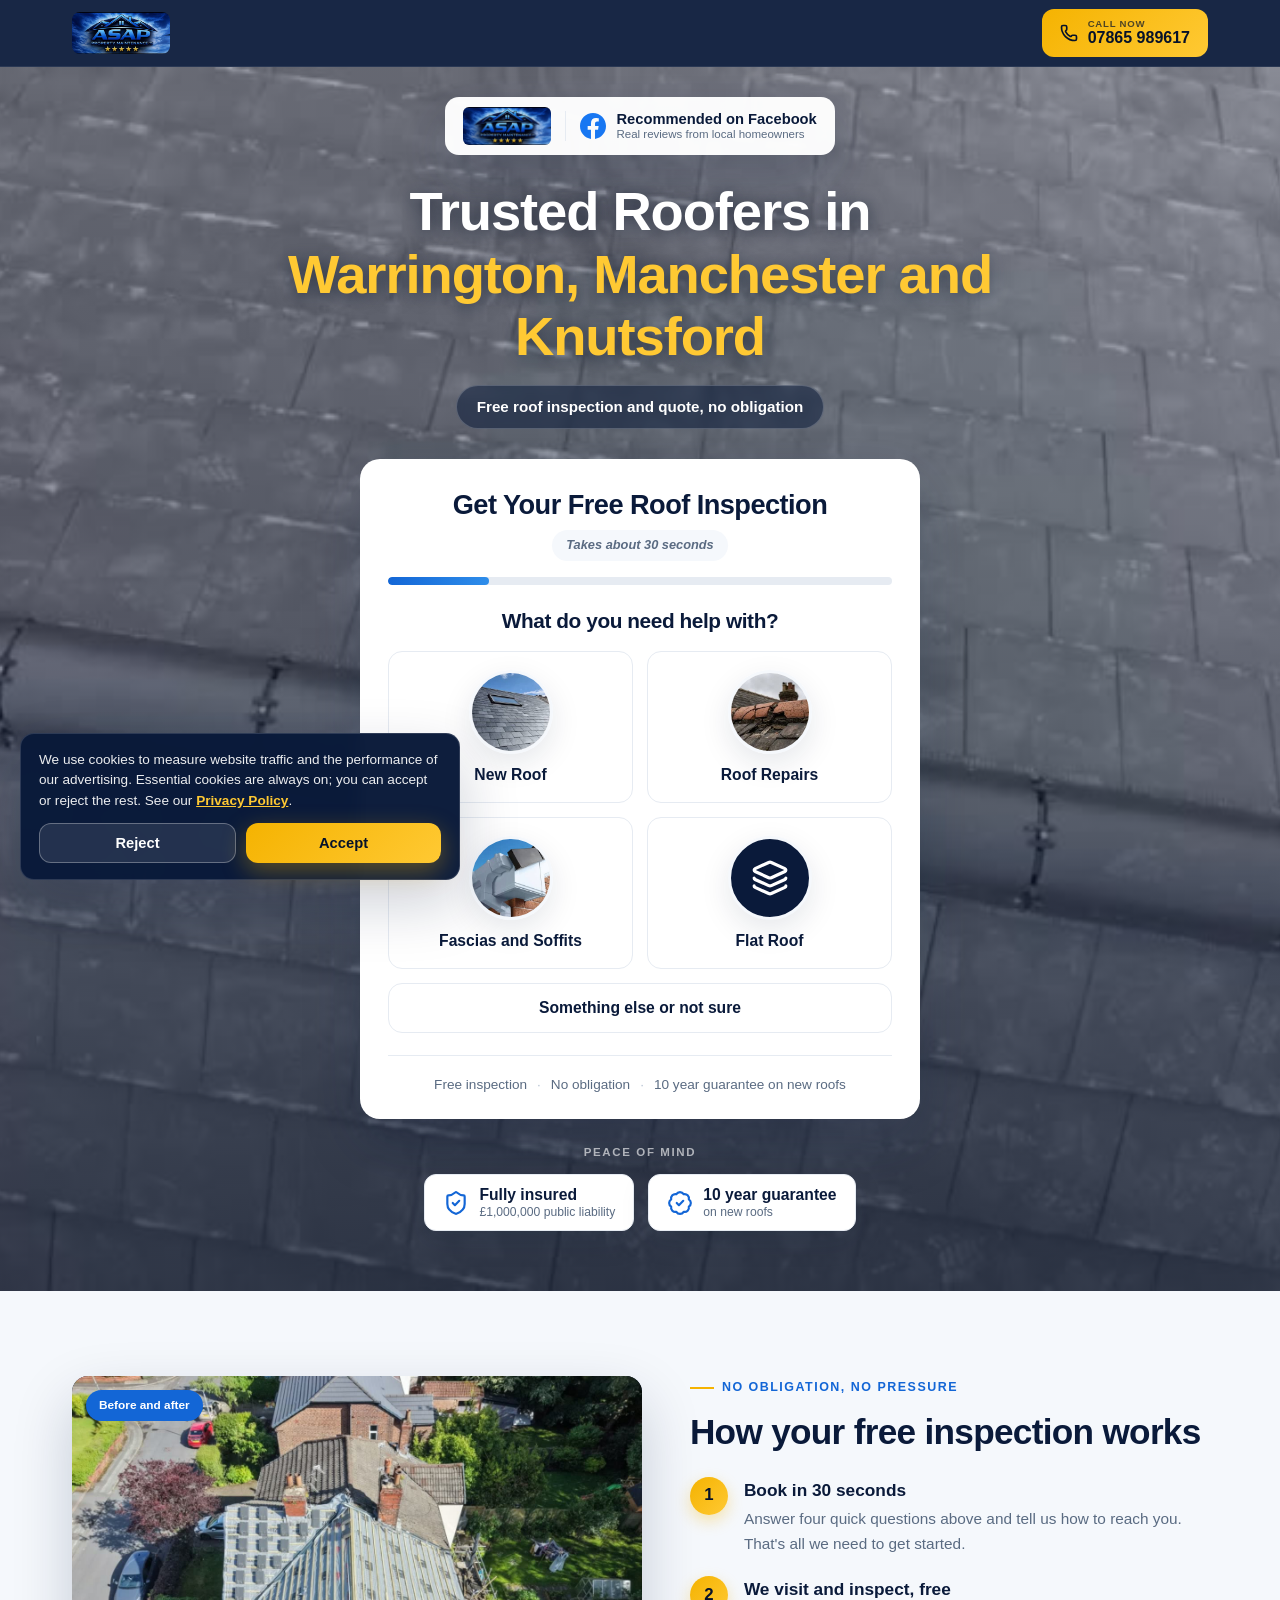
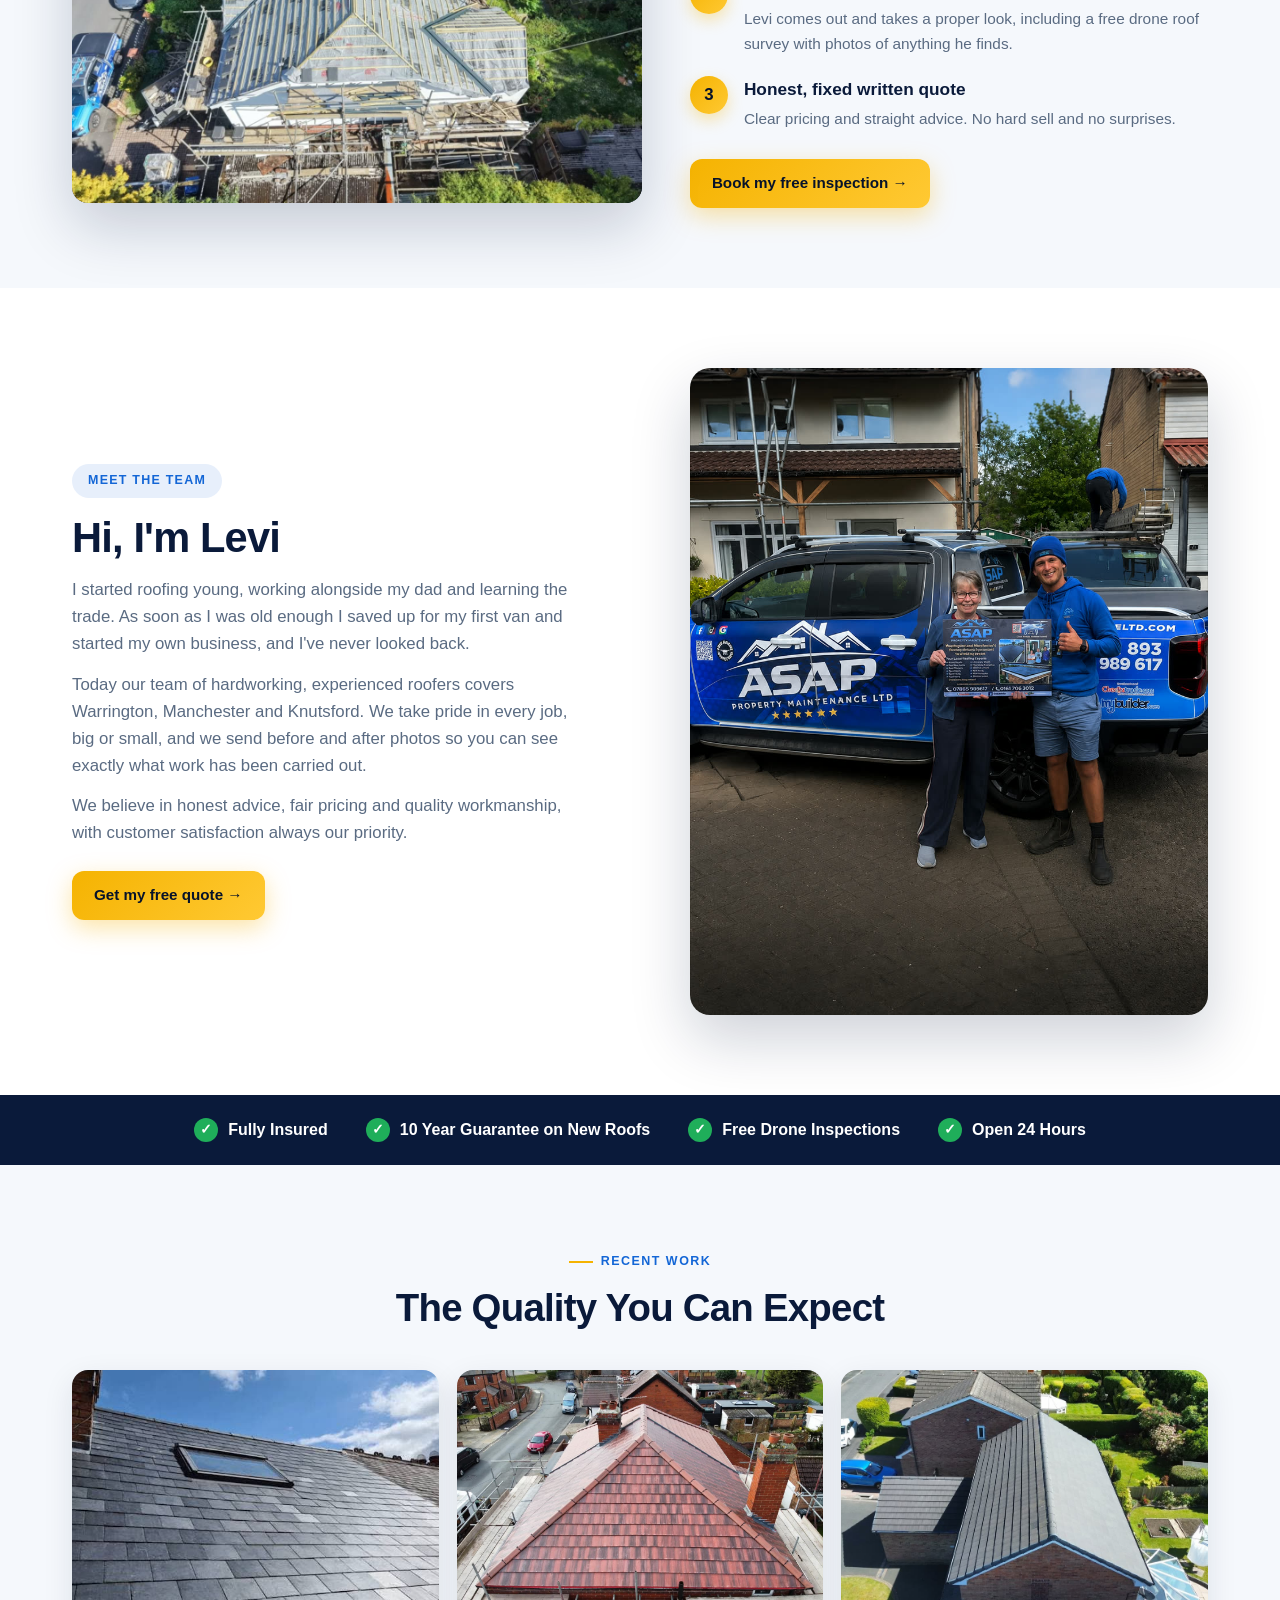
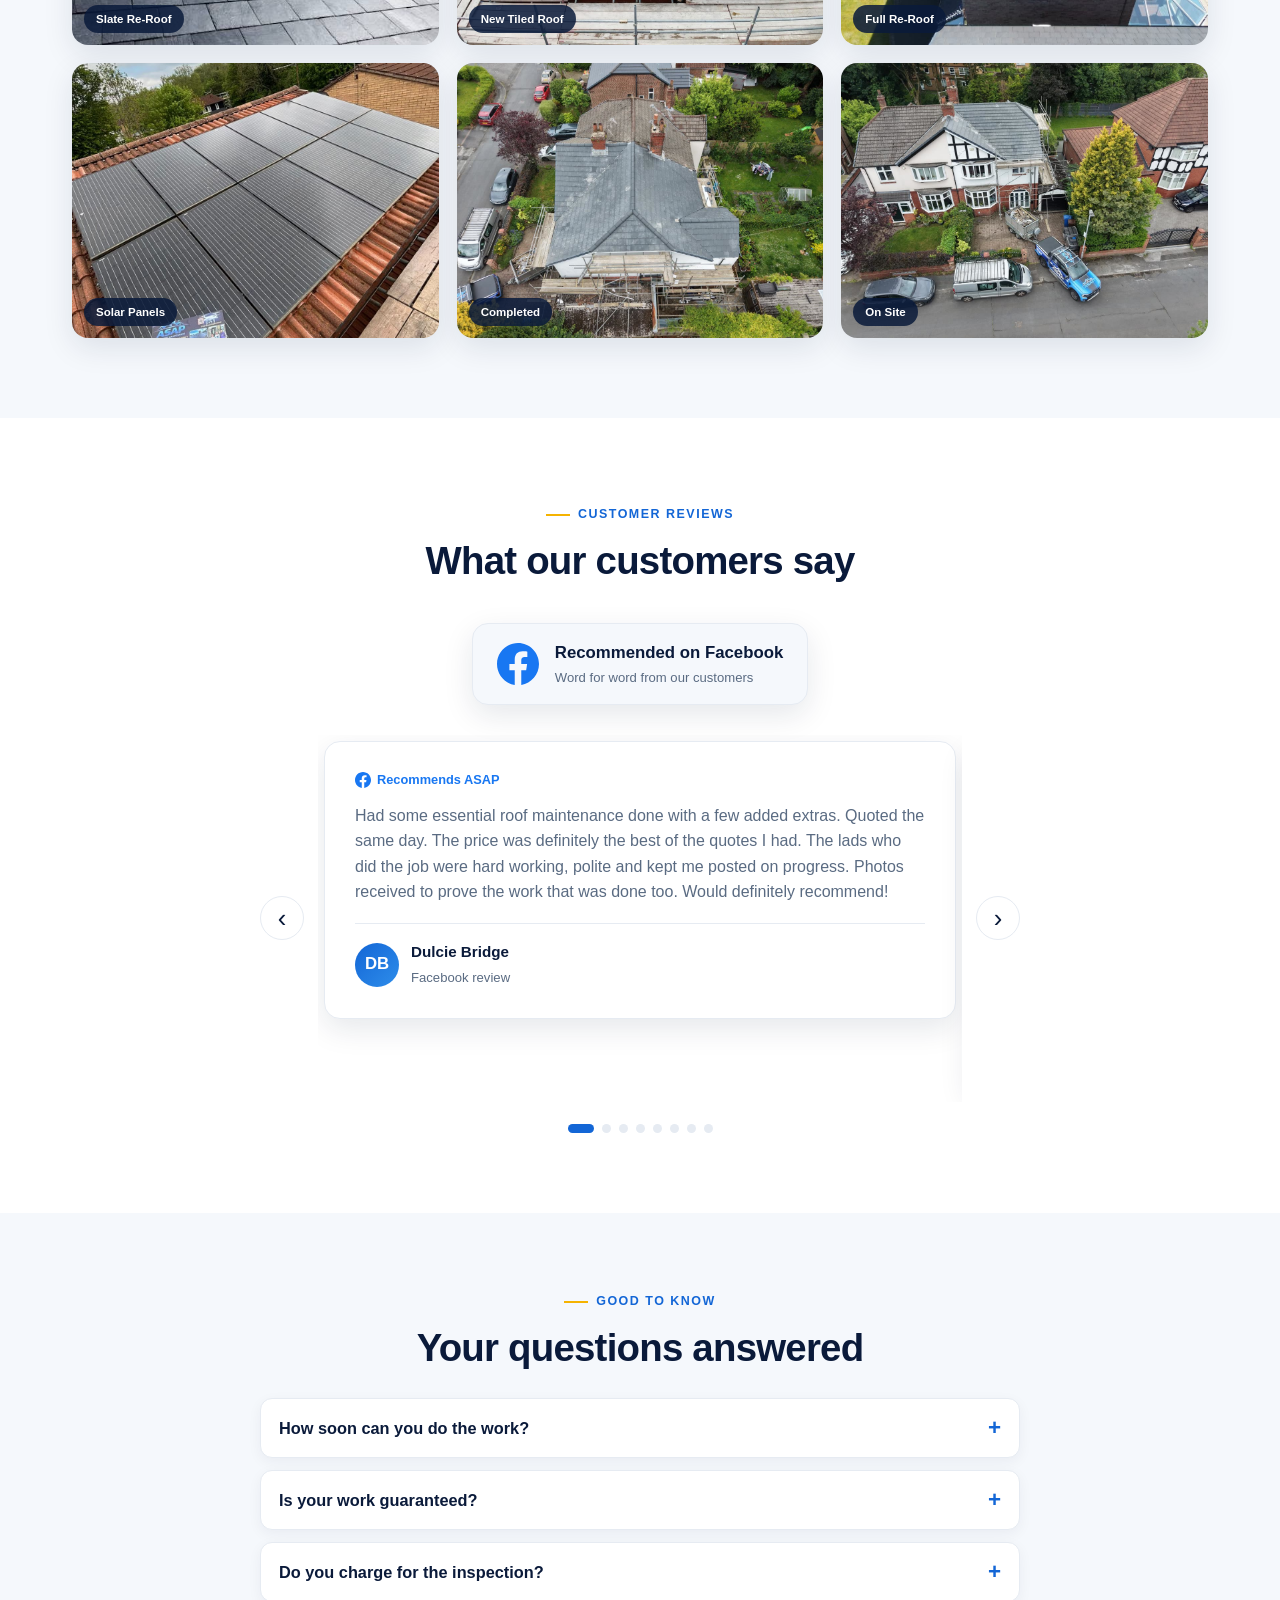
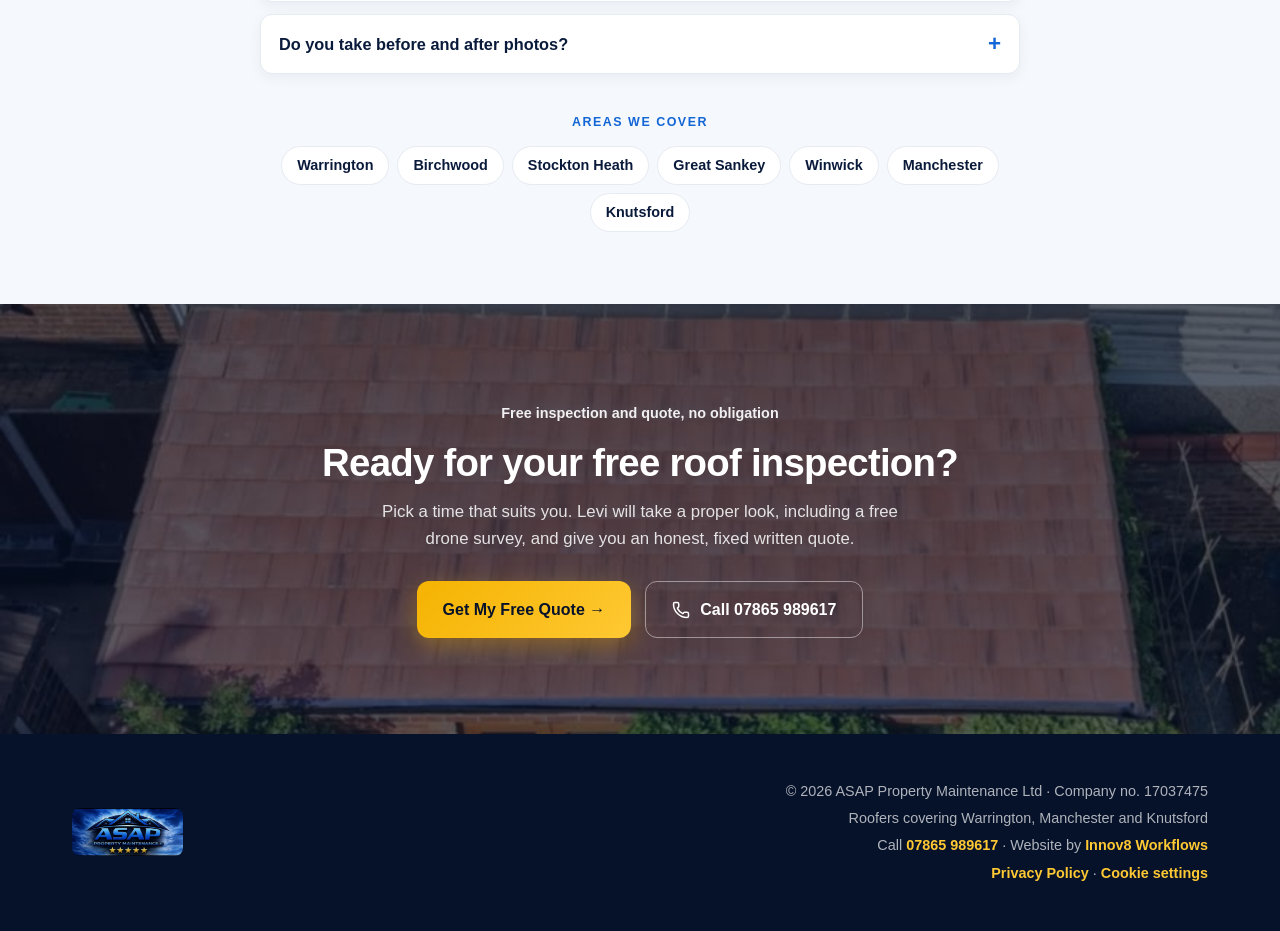
==== index.html @ e824e762 "Bring back the quiz landing page for Warrington, Manchester and Knutsford Quiz with address and post" ====
<!DOCTYPE html>
<html lang="en-GB" data-ga="G-RL85CDLR1B" data-pixel="830826223035594" data-ghl-endpoint="" data-ghl-calendar="">
<head>
<meta charset="UTF-8">
<meta name="viewport" content="width=device-width, initial-scale=1.0">
<meta http-equiv="Content-Security-Policy" content="default-src 'self'; base-uri 'self'; object-src 'none'; form-action 'self'; img-src 'self' data: https:; font-src 'self' https://fonts.gstatic.com; style-src 'self' 'unsafe-inline' https://fonts.googleapis.com; script-src 'self' https://www.googletagmanager.com https://connect.facebook.net https://crm.innov8workflows.co.uk https://link.msgsndr.com; connect-src 'self' https://www.googletagmanager.com https://*.googletagmanager.com https://www.google-analytics.com https://*.google-analytics.com https://*.analytics.google.com https://*.g.doubleclick.net https://connect.facebook.net https://*.facebook.com https://script.google.com https://script.googleusercontent.com https://crm.innov8workflows.co.uk https://ghl-lead.jamie-innov8workflows.workers.dev; frame-src https://api.leadconnectorhq.com https://link.msgsndr.com https://www.facebook.com; upgrade-insecure-requests">
<meta name="referrer" content="strict-origin-when-cross-origin">
<meta name="robots" content="noindex, follow">

<title>Free Roof Inspection and Quote | ASAP Property Maintenance Ltd</title>
<meta name="description" content="Free, no obligation roof inspection and quote from ASAP Property Maintenance Ltd. Roofers covering Warrington, Manchester and Knutsford. Fully insured, 10 year guarantee on new roofs.">
<link rel="canonical" href="https://asappropertymaintenanceltd.co.uk/">

<meta property="og:type" content="website">
<meta property="og:site_name" content="ASAP Property Maintenance Ltd">
<meta property="og:url" content="https://asappropertymaintenanceltd.co.uk/">
<meta property="og:title" content="Free Roof Inspection and Quote | ASAP Property Maintenance Ltd">
<meta property="og:description" content="Free, no obligation roof inspection and quote. Roofers covering Warrington, Manchester and Knutsford.">
<meta property="og:image" content="https://asappropertymaintenanceltd.co.uk/assets/og-warrington.jpg">
<meta property="og:image:width" content="1200">
<meta property="og:image:height" content="630">
<meta property="og:image:alt" content="ASAP Property Maintenance, free roof inspection and quote in Warrington, Manchester and Knutsford">
<meta property="og:locale" content="en_GB">
<meta name="twitter:card" content="summary_large_image">
<meta name="twitter:title" content="Free Roof Inspection and Quote | ASAP Property Maintenance Ltd">
<meta name="twitter:description" content="Free, no obligation roof inspection and quote. Roofers covering Warrington, Manchester and Knutsford.">
<meta name="twitter:image" content="https://asappropertymaintenanceltd.co.uk/assets/og-warrington.jpg">

<link rel="icon" type="image/png" sizes="32x32" href="assets/favicon-32x32.png">
<link rel="icon" type="image/png" sizes="16x16" href="assets/favicon-16x16.png">
<link rel="apple-touch-icon" sizes="180x180" href="assets/apple-touch-icon.png">
<link rel="preconnect" href="https://fonts.googleapis.com">
<link rel="preconnect" href="https://fonts.gstatic.com" crossorigin>
<link href="https://fonts.googleapis.com/css2?family=Inter:wght@400;500;600;700&family=Plus+Jakarta+Sans:wght@600;700;800&display=swap" rel="stylesheet">
<link rel="stylesheet" href="style.css">
</head>
<body>

<header>
  <div class="wrap nav-in">
    <a href="#top" class="brand"><img src="assets/logo.jpg" alt="ASAP Property Maintenance Ltd" width="84" height="42"></a>
    <a href="tel:+447865989617" class="call-top">
      <svg viewBox="0 0 24 24" width="18" height="18" fill="none" stroke="currentColor" stroke-width="2.2" stroke-linecap="round" stroke-linejoin="round"><path d="M13.832 16.568a1 1 0 0 0 1.213-.303l.355-.465A2 2 0 0 1 17 15h3a2 2 0 0 1 2 2v3a2 2 0 0 1-2 2A18 18 0 0 1 2 4a2 2 0 0 1 2-2h3a2 2 0 0 1 2 2v3a2 2 0 0 1-.8 1.6l-.468.351a1 1 0 0 0-.292 1.233 14 14 0 0 0 6.392 6.384"/></svg>
      <span><small>Call now</small>07865 989617</span>
    </a>
  </div>
</header>

<section class="hero" id="top">
  <div class="hero-media">
    <video muted loop playsinline autoplay preload="none" webkit-playsinline="true" id="heroVideo" poster="assets/hero-poster.jpg"></video>
  </div>

  <div class="wrap hero-in">
    <div class="hero-rating">
      <div class="rate-logo"><img src="assets/logo.jpg" alt="ASAP Property Maintenance Ltd" width="76" height="38"></div>
      <div class="rate-score">
        <svg class="rate-fb" viewBox="0 0 24 24" width="26" height="26" fill="#1877F2" aria-hidden="true"><path d="M24 12.07C24 5.4 18.63 0 12 0S0 5.4 0 12.07C0 18.1 4.39 23.1 10.13 24v-8.44H7.08v-3.49h3.05V9.41c0-3.02 1.79-4.69 4.53-4.69 1.31 0 2.68.24 2.68.24v2.97h-1.51c-1.49 0-1.96.93-1.96 1.89v2.25h3.33l-.53 3.49h-2.8V24C19.61 23.1 24 18.1 24 12.07z"/></svg>
        <div class="rate-text"><strong>Recommended on Facebook</strong><span>Real reviews from local homeowners</span></div>
      </div>
    </div>

    <h1>Trusted Roofers in <em>Warrington, Manchester and Knutsford</em></h1>
    <span class="hero-pill">Free roof inspection and quote, no obligation</span>

    <div class="quiz" id="quiz" data-quiz>
      <div class="quiz-head">
        <h2>Get Your Free Roof Inspection</h2>
        <span class="quiz-time">Takes about 30 seconds</span>
      </div>
      <div class="progress"><div class="progress-bar" id="progressBar"></div></div>

      <div class="quiz-step active" data-step="1">
        <h3 class="quiz-q">What do you need help with?</h3>
        <div class="opt-grid">
          <button type="button" class="opt" data-field="service" data-val="New roof">
            <span class="opt-img"><img src="assets/q-reroof.jpg" alt="" width="84" height="84"></span>
            <span class="opt-label">New Roof</span>
          </button>
          <button type="button" class="opt" data-field="service" data-val="Roof repairs">
            <span class="opt-img"><img src="assets/q-repairs.jpg" alt="" width="84" height="84"></span>
            <span class="opt-label">Roof Repairs</span>
          </button>
          <button type="button" class="opt" data-field="service" data-val="Fascias and soffits">
            <span class="opt-img"><img src="assets/q-gutters.jpg" alt="" width="84" height="84"></span>
            <span class="opt-label">Fascias and Soffits</span>
          </button>
          <button type="button" class="opt" data-field="service" data-val="Flat roof">
            <span class="opt-img opt-icon">
              <svg viewBox="0 0 24 24" width="38" height="38" fill="none" stroke="currentColor" stroke-width="2" stroke-linecap="round" stroke-linejoin="round"><path d="M12.83 2.18a2 2 0 0 0-1.66 0L2.6 6.08a1 1 0 0 0 0 1.83l8.58 3.91a2 2 0 0 0 1.66 0l8.58-3.9a1 1 0 0 0 0-1.83z"/><path d="M2 12a1 1 0 0 0 .58.91l8.6 3.91a2 2 0 0 0 1.65 0l8.58-3.9A1 1 0 0 0 22 12"/><path d="M2 17a1 1 0 0 0 .58.91l8.6 3.91a2 2 0 0 0 1.65 0l8.58-3.9A1 1 0 0 0 22 17"/></svg>
            </span>
            <span class="opt-label">Flat Roof</span>
          </button>
          <button type="button" class="opt opt-wide" data-field="service" data-val="Something else">
            <span class="opt-label">Something else or not sure</span>
          </button>
        </div>
      </div>

      <div class="quiz-step" data-step="2">
        <button type="button" class="quiz-back" data-back>&larr; Back</button>
        <h3 class="quiz-q">When do you need it done?</h3>
        <div class="opt-list">
          <button type="button" class="opt-row" data-field="urgency" data-val="As soon as possible">As soon as possible</button>
          <button type="button" class="opt-row" data-field="urgency" data-val="Emergency or a leak">It's an emergency or a leak</button>
          <button type="button" class="opt-row" data-field="urgency" data-val="Within the next month">Within the next month</button>
          <button type="button" class="opt-row" data-field="urgency" data-val="Just getting quotes">Just getting quotes for now</button>
        </div>
      </div>

      <div class="quiz-step" data-step="3">
        <button type="button" class="quiz-back" data-back>&larr; Back</button>
        <h3 class="quiz-q">Where's the property?</h3>
        <p class="quiz-sub">We cover Warrington, Manchester, Knutsford and the towns around them.</p>
        <div class="fg"><label for="leadAddress">First line of the address</label><input type="text" id="leadAddress" placeholder="e.g. 12 Park Road" autocomplete="address-line1"></div>
        <div class="fg"><label for="leadPostcode">Postcode</label><input type="text" id="leadPostcode" placeholder="e.g. WA1 2AB" autocomplete="postal-code"></div>
        <p class="quiz-err" id="err3" hidden>Please add the first line of the address and the postcode.</p>
        <button type="button" class="btn btn-gold q-next" data-next>Continue &rarr;</button>
      </div>

      <div class="quiz-step" data-step="4">
        <button type="button" class="quiz-back" data-back>&larr; Back</button>
        <h3 class="quiz-q">Last step. Who should Levi contact?</h3>
        <div class="fg"><label for="leadName">Full name</label><input type="text" id="leadName" placeholder="e.g. John Smith" autocomplete="name"></div>
        <div class="fg"><label for="leadPhone">Mobile number</label><input type="tel" id="leadPhone" placeholder="07..." autocomplete="tel"></div>
        <div class="fg"><label for="leadEmail">Email <span class="opt-tag">(optional)</span></label><input type="email" id="leadEmail" placeholder="you@email.com" autocomplete="email"></div>
        <div class="hp" aria-hidden="true"><label for="leadWebsite">Website</label><input type="text" id="leadWebsite" name="company_website" tabindex="-1" autocomplete="off"></div>
        <p class="quiz-err" id="err4" hidden>Please add your name and a phone number we can reach you on.</p>
        <button type="button" class="btn btn-gold" id="toBooking" data-quiz-submit>Get My Free Inspection &rarr;</button>
        <p class="form-note">No spam. Your details are only used to arrange your inspection and quote. We also let Meta know you enquired, so we can see which adverts work.</p>
      </div>

      <div class="quiz-step" data-step="5">
        <button type="button" class="quiz-back" data-back>&larr; Back</button>
        <h3 class="quiz-q" id="bookTitle">Pick a time for your free inspection</h3>
        <p class="quiz-sub" id="bookSub">Choose a slot that suits you. It only takes a minute.</p>
        <div id="ghlBooking" class="ghl-embed"></div>
        <div class="book-skip">Prefer a call back instead? <a href="#" id="skipBook">Just send my request</a></div>
      </div>

      <div class="quiz-step" data-step="done">
        <div class="done-ok"><svg viewBox="0 0 24 24" width="34" height="34" fill="none" stroke="currentColor" stroke-width="2.4" stroke-linecap="round" stroke-linejoin="round"><path d="M20 6 9 17l-5-5"/></svg></div>
        <h3 class="quiz-q center" id="doneHead">Request Sent</h3>
        <p class="quiz-sub center" id="doneMsg">Thanks, we'll be in touch shortly to arrange your visit.</p>
        <div class="done-summary" id="doneSummary"></div>
        <a class="btn btn-gold btn-block" id="waConfirm" data-quiz-send="whatsapp" target="_blank" rel="noopener">Send my details on WhatsApp</a>
      </div>

      <div class="quiz-trust">
        <span>Free inspection</span><span class="dot">&middot;</span><span>No obligation</span><span class="dot">&middot;</span><span>10 year guarantee on new roofs</span>
      </div>
    </div>

    <div class="hero-accred">
      <span class="hero-accred-label">Peace of mind</span>
      <div class="accred-logos">
        <div class="accred-badge">
          <svg class="accred-ic" viewBox="0 0 24 24" width="26" height="26" fill="none" stroke="currentColor" stroke-width="2" stroke-linecap="round" stroke-linejoin="round"><path d="M20 13c0 5-3.5 7.5-7.66 8.95a1 1 0 0 1-.67-.01C7.5 20.5 4 18 4 13V6a1 1 0 0 1 1-1c2 0 4.5-1.2 6.24-2.72a1.17 1.17 0 0 1 1.52 0C14.51 3.81 17 5 19 5a1 1 0 0 1 1 1z"/><path d="m9 12 2 2 4-4"/></svg>
          <span class="accred-txt"><strong>Fully insured</strong><small>£1,000,000 public liability</small></span>
        </div>
        <div class="accred-badge">
          <svg class="accred-ic" viewBox="0 0 24 24" width="26" height="26" fill="none" stroke="currentColor" stroke-width="2" stroke-linecap="round" stroke-linejoin="round"><path d="M3.85 8.62a4 4 0 0 1 4.78-4.77 4 4 0 0 1 6.74 0 4 4 0 0 1 4.78 4.78 4 4 0 0 1 0 6.74 4 4 0 0 1-4.77 4.78 4 4 0 0 1-6.75 0 4 4 0 0 1-4.78-4.77 4 4 0 0 1 0-6.76Z"/><path d="m9 12 2 2 4-4"/></svg>
          <span class="accred-txt"><strong>10 year guarantee</strong><small>on new roofs</small></span>
        </div>
      </div>
    </div>
  </div>
</section>

<section class="inspect">
  <div class="wrap inspect-in">
    <div class="inspect-video">
      <span class="tag">Before and after</span>
      <video muted loop playsinline preload="none" webkit-playsinline="true" id="baVideo" poster="assets/ba-poster.jpg"></video>
    </div>
    <div class="inspect-steps">
      <span class="eyebrow">No obligation, no pressure</span>
      <h2>How your free inspection works</h2>
      <div class="step">
        <span class="step-num">1</span>
        <div class="step-text"><strong>Book in 30 seconds</strong><p>Answer four quick questions above and tell us how to reach you. That's all we need to get started.</p></div>
      </div>
      <div class="step">
        <span class="step-num">2</span>
        <div class="step-text"><strong>We visit and inspect, free</strong><p>Levi comes out and takes a proper look, including a free drone roof survey with photos of anything he finds.</p></div>
      </div>
      <div class="step">
        <span class="step-num">3</span>
        <div class="step-text"><strong>Honest, fixed written quote</strong><p>Clear pricing and straight advice. No hard sell and no surprises.</p></div>
      </div>
      <a href="#top" class="btn btn-gold btn-sm">Book my free inspection &rarr;</a>
    </div>
  </div>
</section>

<section class="team" id="team">
  <div class="wrap team-in">
    <div class="team-copy">
      <span class="pill-badge">Meet the team</span>
      <h2>Hi, I'm Levi</h2>
      <p>I started roofing young, working alongside my dad and learning the trade. As soon as I was old enough I saved up for my first van and started my own business, and I've never looked back.</p>
      <p>Today our team of hardworking, experienced roofers covers Warrington, Manchester and Knutsford. We take pride in every job, big or small, and we send before and after photos so you can see exactly what work has been carried out.</p>
      <p>We believe in honest advice, fair pricing and quality workmanship, with customer satisfaction always our priority.</p>
      <a href="#top" class="btn btn-gold btn-sm">Get my free quote &rarr;</a>
    </div>
    <div class="team-photo"><img src="assets/owner.jpg" alt="Levi from ASAP Property Maintenance with a happy customer" loading="lazy" width="560" height="700"></div>
  </div>
</section>

<section class="trust-strip">
  <div class="wrap trust-in">
    <div class="trust-item"><span class="tick">&#10003;</span> Fully Insured</div>
    <div class="trust-item"><span class="tick">&#10003;</span> 10 Year Guarantee on New Roofs</div>
    <div class="trust-item"><span class="tick">&#10003;</span> Free Drone Inspections</div>
    <div class="trust-item"><span class="tick">&#10003;</span> Open 24 Hours</div>
  </div>
</section>

<section class="proof" id="work">
  <div class="wrap">
    <div class="sec-head">
      <span class="eyebrow">Recent Work</span>
      <h2>The Quality You Can Expect</h2>
    </div>
    <div class="proof-gallery">
      <div class="proof-pic"><img src="assets/proof-1.jpg" alt="Completed slate re-roof with a new roof window" loading="lazy" width="400" height="300"><span class="tag">Slate Re-Roof</span></div>
      <div class="proof-pic"><img src="assets/proof-4.jpg" alt="New red tiled roof seen from a drone" loading="lazy" width="400" height="300"><span class="tag">New Tiled Roof</span></div>
      <div class="proof-pic"><img src="assets/proof-5.jpg" alt="Full re-roof with new grey tiles" loading="lazy" width="400" height="300"><span class="tag">Full Re-Roof</span></div>
      <div class="proof-pic"><img src="assets/proof-6.jpg" alt="Solar panels fitted on a new roof" loading="lazy" width="400" height="300"><span class="tag">Solar Panels</span></div>
      <div class="proof-pic"><img src="assets/proof-3.jpg" alt="Finished roof on a semi-detached house" loading="lazy" width="400" height="300"><span class="tag">Completed</span></div>
      <div class="proof-pic"><img src="assets/proof-2.jpg" alt="ASAP team and van on site" loading="lazy" width="400" height="300"><span class="tag">On Site</span></div>
    </div>
  </div>
</section>

<section class="reviews" id="reviews">
  <div class="wrap">
    <div class="sec-head">
      <span class="eyebrow">Customer Reviews</span>
      <h2>What our customers say</h2>
    </div>

    <div class="rev-summary">
      <svg class="fb-icon" viewBox="0 0 24 24" width="42" height="42" fill="#1877F2" aria-hidden="true"><path d="M24 12.07C24 5.4 18.63 0 12 0S0 5.4 0 12.07C0 18.1 4.39 23.1 10.13 24v-8.44H7.08v-3.49h3.05V9.41c0-3.02 1.79-4.69 4.53-4.69 1.31 0 2.68.24 2.68.24v2.97h-1.51c-1.49 0-1.96.93-1.96 1.89v2.25h3.33l-.53 3.49h-2.8V24C19.61 23.1 24 18.1 24 12.07z"/></svg>
      <div class="rev-summary-score">
        <div class="rev-head">Recommended on Facebook</div>
        <div class="rev-count">Word for word from our customers</div>
      </div>
    </div>

    <div class="rev-slider" id="revSlider">
      <button class="rev-arrow rev-prev" id="revPrev" aria-label="Previous review">&lsaquo;</button>
      <div class="rev-viewport">
        <div class="rev-track" id="revTrack"></div>
      </div>
      <button class="rev-arrow rev-next" id="revNext" aria-label="Next review">&rsaquo;</button>
    </div>
    <div class="rev-dots" id="revDots"></div>
  </div>
</section>

<section class="faq" id="faq">
  <div class="wrap faq-in">
    <div class="sec-head">
      <span class="eyebrow">Good to know</span>
      <h2>Your questions answered</h2>
    </div>
    <div class="faq-list">
      <details>
        <summary>How soon can you do the work?</summary>
        <p>Book your free inspection above and Levi will arrange a visit at a time that suits you. Once we start, most new roofs take 1 to 3 days.</p>
      </details>
      <details>
        <summary>Is your work guaranteed?</summary>
        <p>Yes. New roofs come with a 10 year guarantee, and we're fully insured with £1,000,000 public liability cover.</p>
      </details>
      <details>
        <summary>Do you charge for the inspection?</summary>
        <p>No. The roof inspection and the quote are free, with no obligation to go ahead.</p>
      </details>
      <details>
        <summary>Do you take before and after photos?</summary>
        <p>Yes. We provide before and after photos so you can see exactly what work has been carried out.</p>
      </details>
    </div>
    <div class="areas">
      <span class="areas-label">Areas we cover</span>
      <ul class="areas-list">
        <li>Warrington</li><li>Birchwood</li><li>Stockton Heath</li><li>Great Sankey</li><li>Winwick</li><li>Manchester</li><li>Knutsford</li>
      </ul>
    </div>
  </div>
</section>

<section class="cta-band">
  <div class="cta-media">
    <video muted loop playsinline preload="none" webkit-playsinline="true" id="ctaVideo" poster="assets/cta-poster.jpg"></video>
  </div>
  <div class="wrap cta-in">
    <span class="cta-stars">Free inspection and quote, no obligation</span>
    <h2>Ready for your free roof inspection?</h2>
    <p>Pick a time that suits you. Levi will take a proper look, including a free drone survey, and give you an honest, fixed written quote.</p>
    <div class="cta-actions">
      <a href="#top" class="btn btn-gold">Get My Free Quote &rarr;</a>
      <a href="tel:+447865989617" class="btn btn-ghost"><svg viewBox="0 0 24 24" width="18" height="18" fill="none" stroke="currentColor" stroke-width="2" stroke-linecap="round" stroke-linejoin="round"><path d="M13.832 16.568a1 1 0 0 0 1.213-.303l.355-.465A2 2 0 0 1 17 15h3a2 2 0 0 1 2 2v3a2 2 0 0 1-2 2A18 18 0 0 1 2 4a2 2 0 0 1 2-2h3a2 2 0 0 1 2 2v3a2 2 0 0 1-.8 1.6l-.468.351a1 1 0 0 0-.292 1.233 14 14 0 0 0 6.392 6.384"/></svg> Call 07865 989617</a>
    </div>
  </div>
</section>

<footer>
  <div class="wrap foot-in">
    <img src="assets/logo.jpg" alt="ASAP Property Maintenance Ltd" width="96" height="48" loading="lazy">
    <div class="foot-c">
      <div>&copy; <span id="yr"></span> ASAP Property Maintenance Ltd &middot; Company no. 17037475</div>
      <div class="foot-line">Roofers covering Warrington, Manchester and Knutsford</div>
      <div class="foot-line">Call <a href="tel:+447865989617">07865 989617</a> &middot; Website by <a href="https://innov8workflows.co.uk" target="_blank" rel="noopener">Innov8 Workflows</a></div>
      <div class="foot-line"><a href="privacy.html">Privacy Policy</a> &middot; <a href="#" id="cookieSettingsLink">Cookie settings</a></div>
    </div>
  </div>
</footer>

<script src="consent.js"></script>
<script src="lead.js"></script>
<script src="script.js"></script>
<script defer src="https://crm.innov8workflows.co.uk/track.js" data-id="proj_e48ecb884c66"></script>
</body>
</html>
---- style.css ----
:root{
  --navy:#0A1A3A;--navy-deep:#06122A;--blue:#1366D6;--blue-bright:#2E8DEA;
  --gold:#F5B301;--gold-soft:#ffc933;--white:#fff;--ink:#0d1726;--muted:#5a6b82;
  --line:#e6ebf2;--bg:#f5f8fc;--shadow:0 10px 30px rgba(10,26,58,.10);--shadow-lg:0 24px 60px rgba(10,26,58,.20);
  --r:16px;--rs:12px;
}
*{margin:0;padding:0;box-sizing:border-box}
html{scroll-behavior:smooth}
body{font-family:'Inter',-apple-system,BlinkMacSystemFont,'Segoe UI',sans-serif;color:var(--ink);background:var(--white);line-height:1.6;overflow-x:hidden}
h1,h2,h3,h4{font-family:'Plus Jakarta Sans','Inter',sans-serif;line-height:1.15;letter-spacing:-.02em;color:var(--navy)}
img{max-width:100%;display:block;height:auto}
svg{flex-shrink:0}
a{text-decoration:none;color:inherit}
[hidden]{display:none!important}
.wrap{max-width:1180px;margin:0 auto;padding:0 22px}
.btn{display:inline-flex;align-items:center;justify-content:center;gap:10px;font-weight:700;font-family:'Plus Jakarta Sans',sans-serif;padding:15px 26px;border-radius:var(--rs);cursor:pointer;border:0;transition:.25s;font-size:1rem;text-align:center}
.btn-gold{background:linear-gradient(135deg,var(--gold),var(--gold-soft));color:var(--navy-deep);box-shadow:0 8px 24px rgba(245,179,1,.35)}
.btn-gold:hover{transform:translateY(-2px)}
.btn-gold:disabled{opacity:.45;cursor:not-allowed;transform:none;box-shadow:none}
.btn-ghost{background:transparent;color:#fff;border:1.5px solid rgba(255,255,255,.45)}
.btn-ghost:hover{background:rgba(255,255,255,.12)}
.btn-sm{padding:12px 22px;font-size:.95rem}

header{position:sticky;top:0;z-index:1000;background:rgba(10,26,58,.94);backdrop-filter:blur(10px);border-bottom:1px solid rgba(255,255,255,.08)}
.nav-in{display:flex;align-items:center;justify-content:space-between;height:66px}
.brand img{height:42px;width:auto;border-radius:8px}
.call-top{display:inline-flex;align-items:center;gap:10px;background:linear-gradient(135deg,var(--gold),var(--gold-soft));color:var(--navy-deep);font-weight:800;padding:10px 18px;border-radius:var(--rs);font-family:'Plus Jakarta Sans',sans-serif}
.call-top svg{width:18px;height:18px}
.call-top small{display:block;font-size:.6rem;letter-spacing:.08em;opacity:.7;text-transform:uppercase;line-height:1}
.call-top span{font-size:1rem;line-height:1.1}

.hero{position:relative;overflow:hidden;background:var(--navy-deep)}
.hero-media{position:absolute;inset:0;z-index:0}
.hero-media video{width:100%;height:100%;object-fit:cover;object-position:center}
.hero::after{content:"";position:absolute;inset:0;background:linear-gradient(180deg,rgba(6,16,36,.30) 0%,rgba(6,16,36,.42) 40%,rgba(6,15,34,.72) 100%);z-index:1}
.hero-in{position:relative;z-index:2;display:flex;flex-direction:column;align-items:center;text-align:center;padding:30px 0 60px;max-width:720px}

.hero-rating{display:inline-flex;align-items:center;gap:14px;background:rgba(255,255,255,.97);border-radius:14px;padding:10px 18px;box-shadow:var(--shadow-lg);margin-bottom:26px}
.rate-logo img{height:38px;width:auto;border-radius:6px}
.rate-fb{width:26px;height:26px}
.rate-score{display:flex;align-items:center;gap:10px;border-left:1px solid var(--line);padding-left:14px}
.rate-stars{color:var(--gold);letter-spacing:1px;font-size:1.05rem}
.rate-text{display:flex;flex-direction:column;line-height:1.15;text-align:left}
.rate-text strong{font-size:.92rem;color:var(--navy)}
.rate-text span{font-size:.72rem;color:var(--muted)}

.hero-in h1{color:#fff;font-size:clamp(2.2rem,5.4vw,3.4rem);font-weight:800;margin-bottom:16px;text-shadow:0 2px 18px rgba(6,16,36,.6)}
.hero-in h1 em{font-style:normal;color:var(--gold-soft)}
.hero-pill{display:inline-block;background:rgba(10,26,58,.55);border:1px solid rgba(255,255,255,.2);color:#fff;font-weight:600;font-size:.95rem;padding:9px 20px;border-radius:50px;margin-bottom:30px;backdrop-filter:blur(4px)}

.quiz{width:100%;max-width:560px;background:#fff;border-radius:20px;box-shadow:var(--shadow-lg);padding:30px 28px 24px;text-align:left}
.quiz-head{text-align:center;margin-bottom:16px}
.quiz-head h2{font-size:clamp(1.4rem,4vw,1.7rem);font-weight:800}
.quiz-time{display:inline-block;background:var(--bg);color:var(--muted);font-size:.8rem;font-weight:600;padding:5px 14px;border-radius:50px;margin-top:10px;font-style:italic}
.progress{height:8px;background:var(--line);border-radius:50px;overflow:hidden;margin-bottom:24px}
.progress-bar{height:100%;width:20%;background:linear-gradient(90deg,var(--blue),var(--blue-bright));border-radius:50px;transition:width .35s ease}

.quiz-step{display:none;animation:fade .35s ease}
.quiz-step.active{display:block}
@keyframes fade{from{opacity:0;transform:translateY(8px)}to{opacity:1;transform:none}}
.quiz-q{font-size:1.3rem;font-weight:800;color:var(--navy);text-align:center;margin-bottom:18px}
.quiz-sub{color:var(--muted);font-size:.9rem;text-align:center;margin:-8px 0 18px}
.quiz-back{background:none;border:0;color:var(--muted);font-size:.85rem;font-weight:600;cursor:pointer;padding:0 0 12px;font-family:inherit}
.quiz-back:hover{color:var(--blue)}

.opt-grid{display:grid;grid-template-columns:1fr 1fr;gap:14px}
.opt{display:flex;flex-direction:column;align-items:center;gap:12px;background:#fff;border:1.5px solid var(--line);border-radius:14px;padding:18px 12px;cursor:pointer;transition:.2s;font-family:inherit}
.opt:hover{border-color:var(--blue);box-shadow:0 8px 22px rgba(19,102,214,.14);transform:translateY(-2px)}
.opt-img{width:84px;height:84px;border-radius:50%;overflow:hidden;border:3px solid var(--bg);box-shadow:var(--shadow)}
.opt-img img{width:100%;height:100%;object-fit:cover}
.opt-icon{display:flex;align-items:center;justify-content:center;background:var(--navy);color:#fff}
.opt-icon svg{width:38px;height:38px}
.opt-label{font-weight:700;font-size:.98rem;color:var(--navy);font-family:'Plus Jakarta Sans',sans-serif}

.opt-list{display:grid;gap:11px}
.opt-row{display:flex;align-items:center;justify-content:space-between;background:#fff;border:1.5px solid var(--line);border-radius:12px;padding:16px 18px;cursor:pointer;transition:.18s;font-family:inherit;font-weight:600;font-size:1rem;color:var(--navy);text-align:left}
.opt-row:hover{border-color:var(--blue);background:rgba(19,102,214,.04);transform:translateX(3px)}

.fg{margin-bottom:14px}
.fg label{display:block;font-size:.82rem;font-weight:600;color:var(--navy);margin-bottom:6px}
.opt-tag{color:var(--muted);font-weight:400}
.fg input{width:100%;padding:14px 16px;border:1.5px solid var(--line);border-radius:10px;font-family:inherit;font-size:1rem;color:var(--ink);background:#fff;transition:.2s}
.fg input:focus{outline:0;border-color:var(--blue);box-shadow:0 0 0 3px rgba(19,102,214,.12)}
.fg input.err{border-color:#e23b3b;box-shadow:0 0 0 3px rgba(226,59,59,.12)}
.quiz .btn{width:100%;margin-top:6px}
.form-note{text-align:center;font-size:.78rem;color:var(--muted);margin-top:12px}

.book-skip{text-align:center;margin-top:14px;font-size:.85rem}
.book-skip a{color:var(--blue);font-weight:600;text-decoration:underline}

.done-ok{width:64px;height:64px;border-radius:50%;background:rgba(34,170,90,.12);display:flex;align-items:center;justify-content:center;margin:0 auto 14px}
.done-ok svg{width:34px;height:34px;color:#1fae5a}
.done-summary{background:var(--bg);border-radius:12px;padding:14px 16px;text-align:left;font-size:.92rem;margin-top:16px}
.done-summary b{color:var(--navy)}

.quiz-trust{display:flex;align-items:center;justify-content:center;gap:10px;flex-wrap:wrap;border-top:1px solid var(--line);margin-top:22px;padding-top:18px;font-size:.85rem;color:var(--muted);text-align:center}
.qt-stars{color:var(--gold);letter-spacing:1px}
.quiz-trust strong{color:var(--navy)}

.team{padding:80px 0;background:var(--white)}
.team-in{display:grid;grid-template-columns:1.1fr 1fr;gap:48px;align-items:center}
.team-photo img{width:100%;border-radius:20px;box-shadow:var(--shadow-lg);aspect-ratio:4/5;object-fit:cover}
.pill-badge{display:inline-block;background:rgba(19,102,214,.1);color:var(--blue);font-weight:700;font-size:.78rem;letter-spacing:.1em;text-transform:uppercase;padding:7px 16px;border-radius:50px;margin-bottom:16px;font-family:'Plus Jakarta Sans',sans-serif}
.team-copy h2{font-size:clamp(1.9rem,4vw,2.6rem);font-weight:800;margin-bottom:16px}
.team-copy p{color:var(--muted);font-size:1.05rem;margin-bottom:14px;max-width:520px}
.team-copy .btn{margin-top:10px}

.trust-strip{background:var(--navy);padding:22px 0}
.trust-in{display:flex;align-items:center;justify-content:center;flex-wrap:wrap;gap:14px 38px}
.trust-item{display:flex;align-items:center;gap:10px;color:#fff;font-weight:700;font-size:1rem;font-family:'Plus Jakarta Sans',sans-serif}
.trust-item .tick{display:inline-flex;align-items:center;justify-content:center;width:24px;height:24px;border-radius:50%;background:#1fae5a;color:#fff;font-size:.85rem;flex-shrink:0}

.hero-accred{width:100%;max-width:560px;margin-top:24px;display:flex;flex-direction:column;align-items:center;gap:12px}
.hero-accred-label{font-size:.72rem;font-weight:700;letter-spacing:.14em;text-transform:uppercase;color:rgba(255,255,255,.62)}
.accred-logos{display:flex;align-items:center;gap:14px;flex-wrap:wrap;justify-content:center}
.accred-badge{display:inline-flex;align-items:center;gap:10px;padding:11px 18px;border:1px solid var(--line);border-radius:12px;background:#fff;box-shadow:var(--shadow)}
.ck-tick{display:inline-flex;align-items:center;justify-content:center;width:24px;height:24px;border-radius:6px;background:#0a5dc2;flex-shrink:0}
.ck-tick svg{width:15px;height:15px}
.ck-word{font-family:'Plus Jakarta Sans',sans-serif;font-weight:800;font-size:1.2rem;color:#0e2c5a;letter-spacing:-.02em}
.gg-shield{flex-shrink:0}
.gg-shield svg{width:27px;height:27px;display:block}
.gg-text{font-family:'Plus Jakarta Sans',Arial,sans-serif;font-weight:700;font-size:1.05rem;line-height:1;white-space:nowrap}
.gg-google span{font-style:normal}
.gg-guar{color:#5f6368;font-weight:600;margin-left:3px}

.sec-head{text-align:center;max-width:600px;margin:0 auto 40px}
.eyebrow{display:inline-flex;align-items:center;gap:8px;font-weight:700;font-size:.78rem;letter-spacing:.12em;text-transform:uppercase;color:var(--blue);margin-bottom:14px;justify-content:center}
.eyebrow::before{content:"";width:24px;height:2px;background:var(--gold)}
.sec-head h2{font-size:clamp(1.7rem,4vw,2.4rem);font-weight:800}
.proof{padding:80px 0;background:var(--bg)}
.proof-grid{display:grid;grid-template-columns:1.3fr 1fr;gap:18px}
.proof-video{position:relative;border-radius:var(--r);overflow:hidden;box-shadow:var(--shadow-lg);background:var(--navy);aspect-ratio:4/3}
.proof-video video{width:100%;height:100%;object-fit:cover}
.proof-video .tag{position:absolute;top:14px;left:14px;background:var(--blue);color:#fff;font-size:.74rem;font-weight:700;padding:6px 13px;border-radius:50px;font-family:'Plus Jakarta Sans',sans-serif;z-index:2}
.proof-stack{display:grid;grid-template-rows:1fr 1fr;gap:18px}
.proof-pic{border-radius:var(--r);overflow:hidden;box-shadow:var(--shadow);position:relative}
.proof-pic img{width:100%;height:100%;object-fit:cover}
.proof-pic .tag{position:absolute;left:12px;bottom:12px;background:rgba(10,26,58,.85);color:#fff;font-size:.72rem;font-weight:600;padding:5px 12px;border-radius:50px}
.proof-gallery{display:grid;grid-template-columns:repeat(3,1fr);gap:18px}
.proof-gallery .proof-pic{aspect-ratio:4/3}

.inspect{padding:80px 0;background:var(--bg)}
.inspect-in{display:grid;grid-template-columns:1.1fr 1fr;gap:48px;align-items:center}
.inspect-video{position:relative;border-radius:var(--r);overflow:hidden;box-shadow:var(--shadow-lg);background:var(--navy);aspect-ratio:4/3}
.inspect-video video{width:100%;height:100%;object-fit:cover}
.inspect-video .tag{position:absolute;top:14px;left:14px;background:var(--blue);color:#fff;font-size:.74rem;font-weight:700;padding:6px 13px;border-radius:50px;font-family:'Plus Jakarta Sans',sans-serif;z-index:2}
.inspect-steps .eyebrow{justify-content:flex-start}
.inspect-steps h2{font-size:clamp(1.6rem,3.6vw,2.2rem);font-weight:800;margin-bottom:24px}
.step{display:flex;gap:16px;margin-bottom:20px;align-items:flex-start}
.step-num{flex-shrink:0;width:38px;height:38px;border-radius:50%;background:linear-gradient(135deg,var(--gold),var(--gold-soft));color:var(--navy-deep);display:flex;align-items:center;justify-content:center;font-weight:800;font-family:'Plus Jakarta Sans',sans-serif;font-size:1.05rem;box-shadow:0 6px 16px rgba(245,179,1,.32)}
.step-text strong{display:block;color:var(--navy);font-size:1.08rem;font-family:'Plus Jakarta Sans',sans-serif;margin-bottom:3px}
.step-text p{color:var(--muted);font-size:.96rem;margin:0}
.inspect-steps .btn{margin-top:8px}

.reviews{padding:80px 0;background:var(--white)}
.rev-summary{display:inline-flex;align-items:center;gap:16px;background:var(--bg);border:1px solid var(--line);border-radius:16px;padding:16px 24px;margin:0 auto 30px;box-shadow:var(--shadow)}
.reviews .rev-summary{display:flex;width:max-content;max-width:100%;margin-left:auto;margin-right:auto}
.fb-icon{width:42px;height:42px;flex-shrink:0}
.rev-summary-score{text-align:left}
.rev-stars{color:var(--gold);font-size:1.15rem;letter-spacing:1px}
.rev-stars strong{color:var(--navy);margin-left:6px}
.rev-count{font-size:.82rem;color:var(--muted)}

.rev-slider{display:flex;align-items:center;gap:14px;max-width:760px;margin:0 auto}
.rev-viewport{overflow:hidden;flex:1}
.rev-track{display:flex;transition:transform .45s ease}
.rev-card{min-width:100%;padding:6px}
.rev-card-inner{background:#fff;border:1px solid var(--line);border-radius:16px;box-shadow:var(--shadow);padding:28px 30px}
.rev-card-stars{color:var(--gold);font-size:1.1rem;letter-spacing:1px;margin-bottom:12px}
.rev-card h4{font-size:1.15rem;font-weight:800;color:var(--navy);margin-bottom:10px;font-family:'Plus Jakarta Sans',sans-serif}
.rev-card p{color:var(--muted);font-size:1rem;margin-bottom:18px}
.rev-author{display:flex;align-items:center;gap:12px;border-top:1px solid var(--line);padding-top:16px}
.rev-avatar{width:44px;height:44px;border-radius:50%;background:linear-gradient(135deg,var(--blue),var(--blue-bright));color:#fff;display:flex;align-items:center;justify-content:center;font-weight:800;font-family:'Plus Jakarta Sans',sans-serif;font-size:1.05rem;flex-shrink:0}
.rev-author-meta{flex:1}
.rev-author-meta strong{display:block;color:var(--navy);font-size:.95rem}
.rev-author-meta span{font-size:.82rem;color:var(--muted)}
.rev-source{width:22px;height:22px;flex-shrink:0}
.rev-arrow{width:44px;height:44px;flex-shrink:0;border-radius:50%;border:1.5px solid var(--line);background:#fff;color:var(--navy);font-size:1.6rem;line-height:1;cursor:pointer;transition:.2s;display:flex;align-items:center;justify-content:center}
.rev-arrow:hover{background:var(--blue);color:#fff;border-color:var(--blue)}
.rev-dots{display:flex;justify-content:center;gap:8px;margin-top:22px}
.rev-dot{width:9px;height:9px;border-radius:50%;background:var(--line);border:0;cursor:pointer;transition:.2s;padding:0}
.rev-dot.active{background:var(--blue);width:26px;border-radius:50px}

.cta-band{position:relative;overflow:hidden;background:var(--navy-deep);padding:96px 0;text-align:center}
.cta-media{position:absolute;inset:0;z-index:0}
.cta-media video{width:100%;height:100%;object-fit:cover}
.cta-band::after{content:"";position:absolute;inset:0;background:linear-gradient(180deg,rgba(6,16,36,.68),rgba(7,18,42,.64));z-index:1}
.cta-in{position:relative;z-index:2}
.cta-stars{display:inline-block;color:rgba(255,255,255,.92);font-weight:600;font-size:.9rem;margin-bottom:16px}
.cta-stars b{color:var(--gold);letter-spacing:2px;font-weight:700}
.cta-in h2{color:#fff;font-size:clamp(1.7rem,4vw,2.4rem);font-weight:800;max-width:680px;margin:0 auto 14px}
.cta-in p{color:rgba(255,255,255,.85);max-width:560px;margin:0 auto 28px;font-size:1.05rem}
.cta-actions{display:flex;gap:14px;justify-content:center;flex-wrap:wrap}

footer{background:var(--navy-deep);color:rgba(255,255,255,.68);padding:46px 0}
.foot-in{display:flex;align-items:center;justify-content:space-between;flex-wrap:wrap;gap:18px}
.foot-in img{height:48px;width:auto;border-radius:8px}
.foot-line{margin-top:4px}
.foot-c{font-size:.9rem;text-align:right}
.foot-c a{color:var(--gold-soft);font-weight:600}

.opt-wide{grid-column:1/-1;flex-direction:row;justify-content:center;padding:15px 12px}
.quiz-err{color:#c62828;font-size:.86rem;font-weight:600;text-align:center;margin:-4px 0 10px}
.hp{position:absolute;left:-9999px;top:auto;width:1px;height:1px;overflow:hidden}
.ghl-embed{min-height:620px}
.ghl-embed iframe{width:100%;min-height:620px;border:0;overflow:hidden}
.center{text-align:center}
.btn-block{width:100%;margin-top:16px}
.quiz-trust .dot{color:#b8c3d3}

.accred-ic{width:26px;height:26px;color:var(--blue)}
.accred-txt{display:flex;flex-direction:column;line-height:1.2;text-align:left}
.accred-txt strong{font-family:'Plus Jakarta Sans',sans-serif;font-size:.98rem;color:var(--navy)}
.accred-txt small{font-size:.76rem;color:var(--muted)}

.rev-head{font-family:'Plus Jakarta Sans',sans-serif;font-weight:800;color:var(--navy);font-size:1.05rem}
.rev-rec{display:inline-flex;align-items:center;gap:6px;font-size:.8rem;font-weight:700;color:#1877F2;margin-bottom:12px}
.rev-rec svg{width:16px;height:16px}

.faq{padding:72px 0;background:var(--bg)}
.faq .sec-head{margin-bottom:28px}
.faq-list{max-width:760px;margin:0 auto;display:grid;gap:12px}
.faq-list details{background:#fff;border:1px solid var(--line);border-radius:12px;padding:0 18px;box-shadow:0 4px 14px rgba(10,26,58,.05)}
.faq-list summary{cursor:pointer;list-style:none;position:relative;padding:16px 30px 16px 0;font-family:'Plus Jakarta Sans',sans-serif;font-weight:700;color:var(--navy);font-size:1.02rem}
.faq-list summary::-webkit-details-marker{display:none}
.faq-list summary::after{content:"+";position:absolute;right:0;top:50%;transform:translateY(-50%);font-size:1.4rem;line-height:1;color:var(--blue);transition:transform .2s}
.faq-list details[open] summary::after{transform:translateY(-50%) rotate(45deg)}
.faq-list details p{color:var(--muted);padding:0 0 16px;margin:0}
.areas{max-width:760px;margin:34px auto 0;text-align:center}
.areas-label{font-weight:700;font-size:.78rem;letter-spacing:.12em;text-transform:uppercase;color:var(--blue)}
.areas-list{list-style:none;display:flex;flex-wrap:wrap;gap:8px;justify-content:center;margin-top:12px}
.areas-list li{background:#fff;border:1px solid var(--line);border-radius:50px;padding:7px 15px;font-weight:600;color:var(--navy);font-size:.9rem}

.cookie-bar{position:fixed;left:16px;right:16px;bottom:16px;z-index:1200;max-width:560px;margin:0 auto;
  background:rgba(10,26,58,.98);backdrop-filter:blur(8px);border:1px solid rgba(255,255,255,.14);
  border-radius:14px;box-shadow:var(--shadow-lg);padding:16px 18px;
  display:none;flex-direction:column;gap:12px;color:rgba(255,255,255,.92)}
.cookie-bar.show{display:flex}
.cookie-text{font-size:.85rem;line-height:1.5}
.cookie-text a{color:var(--gold-soft);font-weight:600;text-decoration:underline}
.cookie-btns{display:flex;gap:10px}
.cookie-btns .btn{flex:1;margin:0;padding:11px 18px;font-size:.92rem}
.cookie-reject{background:rgba(255,255,255,.1);color:#fff;border:1px solid rgba(255,255,255,.3)}
.cookie-reject:hover{background:rgba(255,255,255,.17)}
@media(min-width:600px){
  .cookie-bar{left:20px;right:auto;bottom:20px;margin:0;max-width:440px}
}

@media(max-width:599px){
  .cookie-bar{top:64px;bottom:auto;left:10px;right:10px;padding:12px 14px;gap:10px}
  .cookie-text{font-size:.78rem;line-height:1.45}
  .cookie-btns .btn{padding:9px 14px;font-size:.88rem}
}

@media(max-width:900px){
  .inspect-in{grid-template-columns:1fr;gap:30px}
  .team-in{grid-template-columns:1fr;gap:30px}
  .team-photo{max-width:420px;margin:0 auto;order:-1}
  .foot-in{flex-direction:column;text-align:center}
  .foot-c{text-align:center}
}
@media(max-width:560px){
  .call-top small{display:none}
  .nav-in{height:56px}
  .brand img{height:36px}

  .hero-media{position:absolute;top:0;left:0;right:0;height:50vh;z-index:0}
  .hero::after{display:block;top:0;left:0;right:0;bottom:auto;height:50vh;
    background:linear-gradient(180deg,rgba(6,16,36,.10) 0%,rgba(6,16,36,.32) 46%,rgba(6,18,42,.84) 80%,rgba(6,18,42,.99) 100%)}
  .hero-in{padding:26vh 0 26px}
  .hero-rating{margin-top:0;margin-bottom:14px;padding:7px 13px;gap:10px}
  .hero-rating .rate-logo img{height:28px}
  .rate-text span{display:none}
  .hero-in h1{font-size:1.62rem;line-height:1.12;margin-bottom:9px;padding:0 16px;text-shadow:0 2px 12px rgba(6,16,36,.6)}
  .hero-pill{font-size:.83rem;padding:7px 14px;margin-bottom:14px}

  .quiz{padding:20px 16px 18px}
  .quiz-head{margin-bottom:10px}
  .quiz-head h2{font-size:1.3rem}
  .quiz-time{margin-top:7px}
  .progress{margin-bottom:14px}
  .quiz-q{font-size:1.15rem;margin-bottom:13px}
  .opt{padding:13px 10px;gap:8px}
  .opt-grid{gap:10px}
  .opt-img{width:62px;height:62px}
  .opt-label{font-size:.86rem}
  .trust-in{gap:12px 22px}
  .trust-item{font-size:.9rem}
  .rev-card-inner{padding:22px 20px}
  .rev-arrow{width:38px;height:38px;font-size:1.3rem}
  .inspect{padding:56px 0}

  .proof-gallery{grid-template-columns:1fr 1fr;gap:10px}
  .proof-pic .tag{left:8px;bottom:8px;font-size:.66rem;padding:4px 9px}
  .proof,.team,.reviews{padding:56px 0}
  .faq{padding:52px 0}
  .sec-head{margin-bottom:24px}
  .team-photo{max-width:none}
  .team-photo img{aspect-ratio:4/3}
  .rev-card p{display:-webkit-box;-webkit-line-clamp:8;-webkit-box-orient:vertical;overflow:hidden}
}
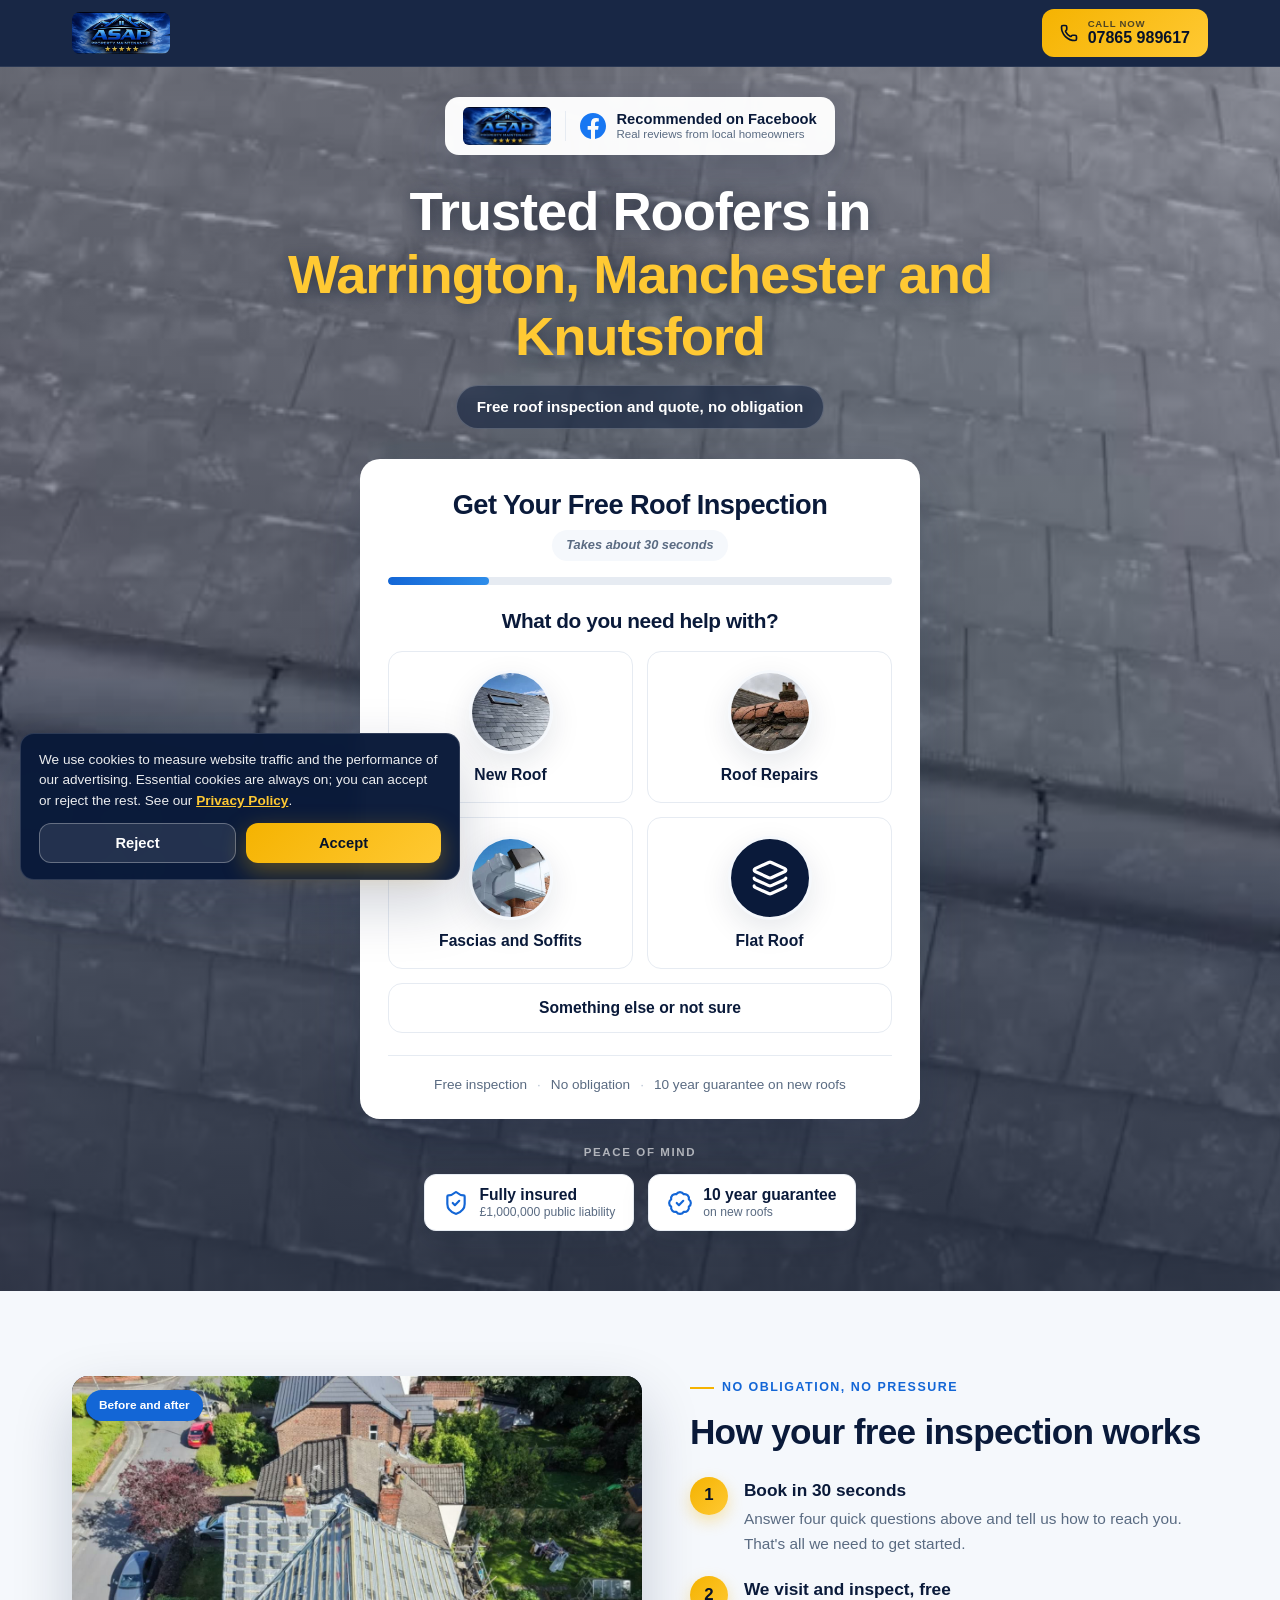
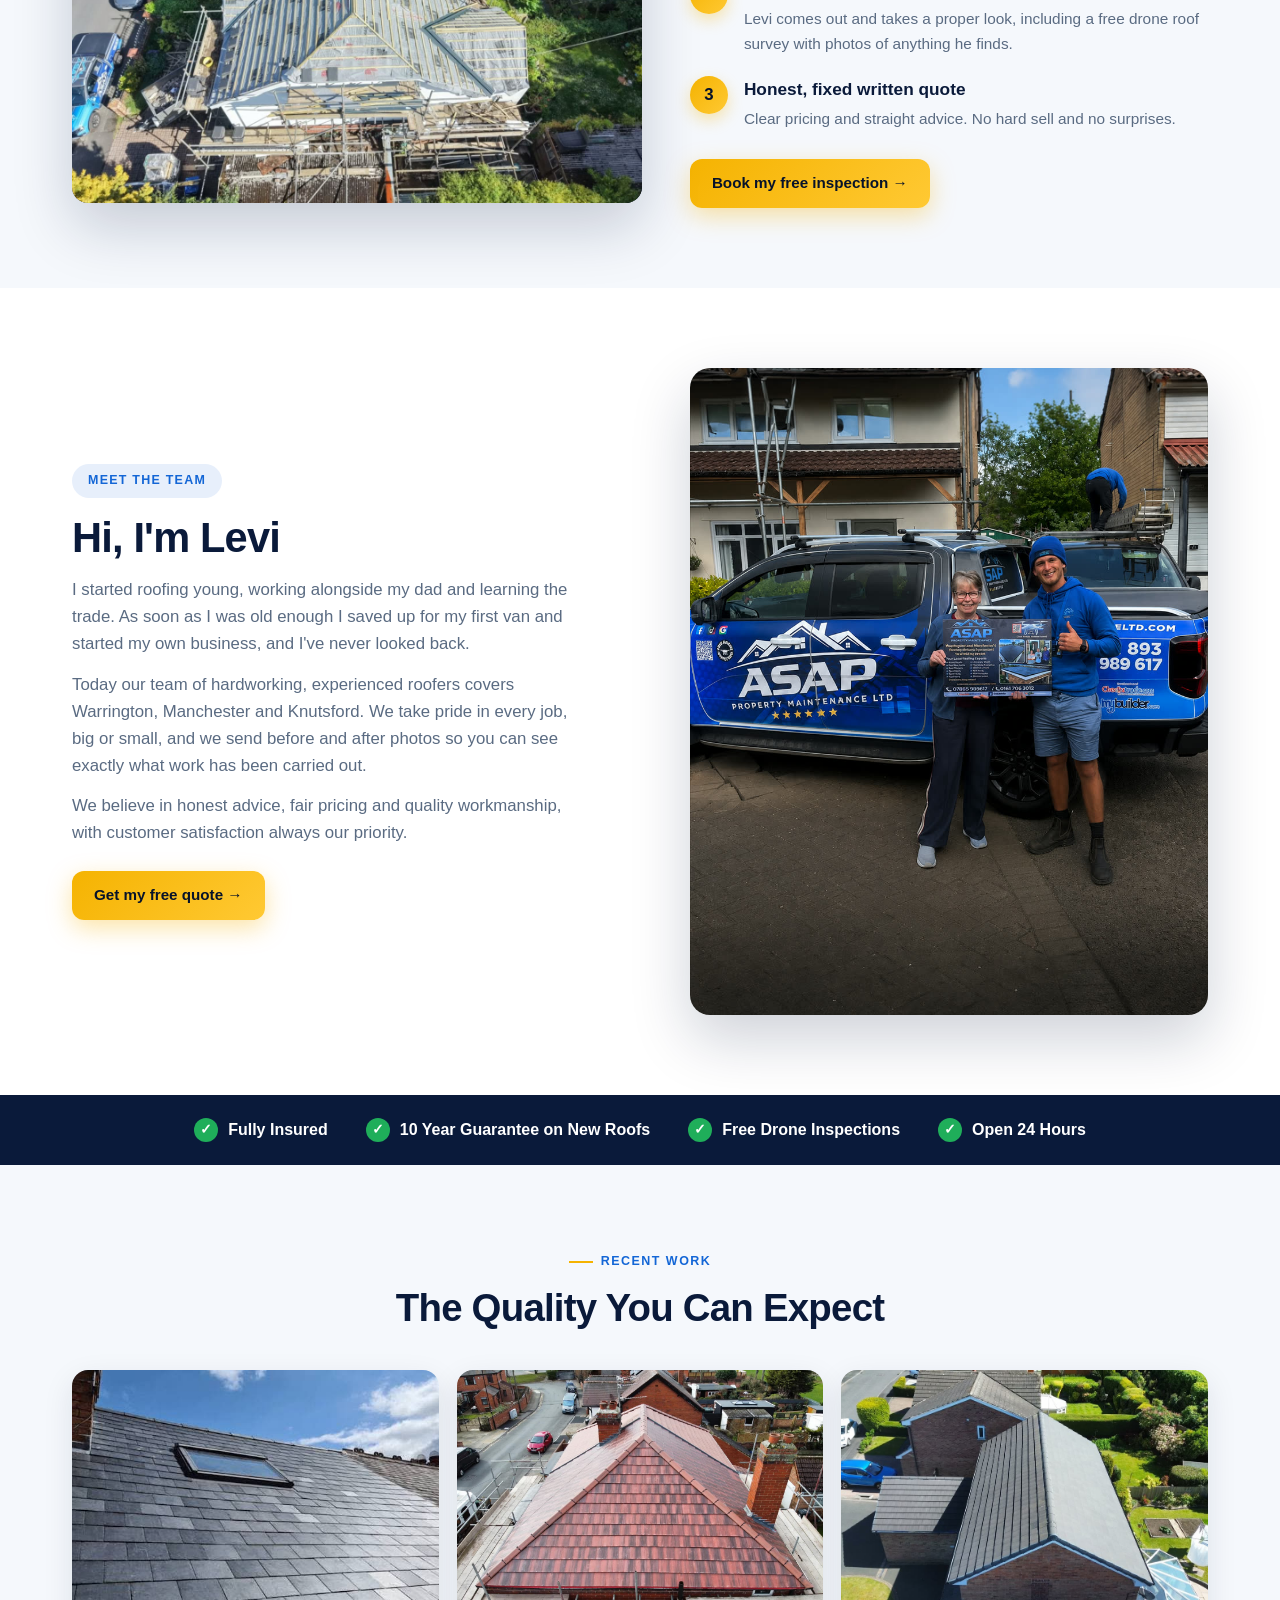
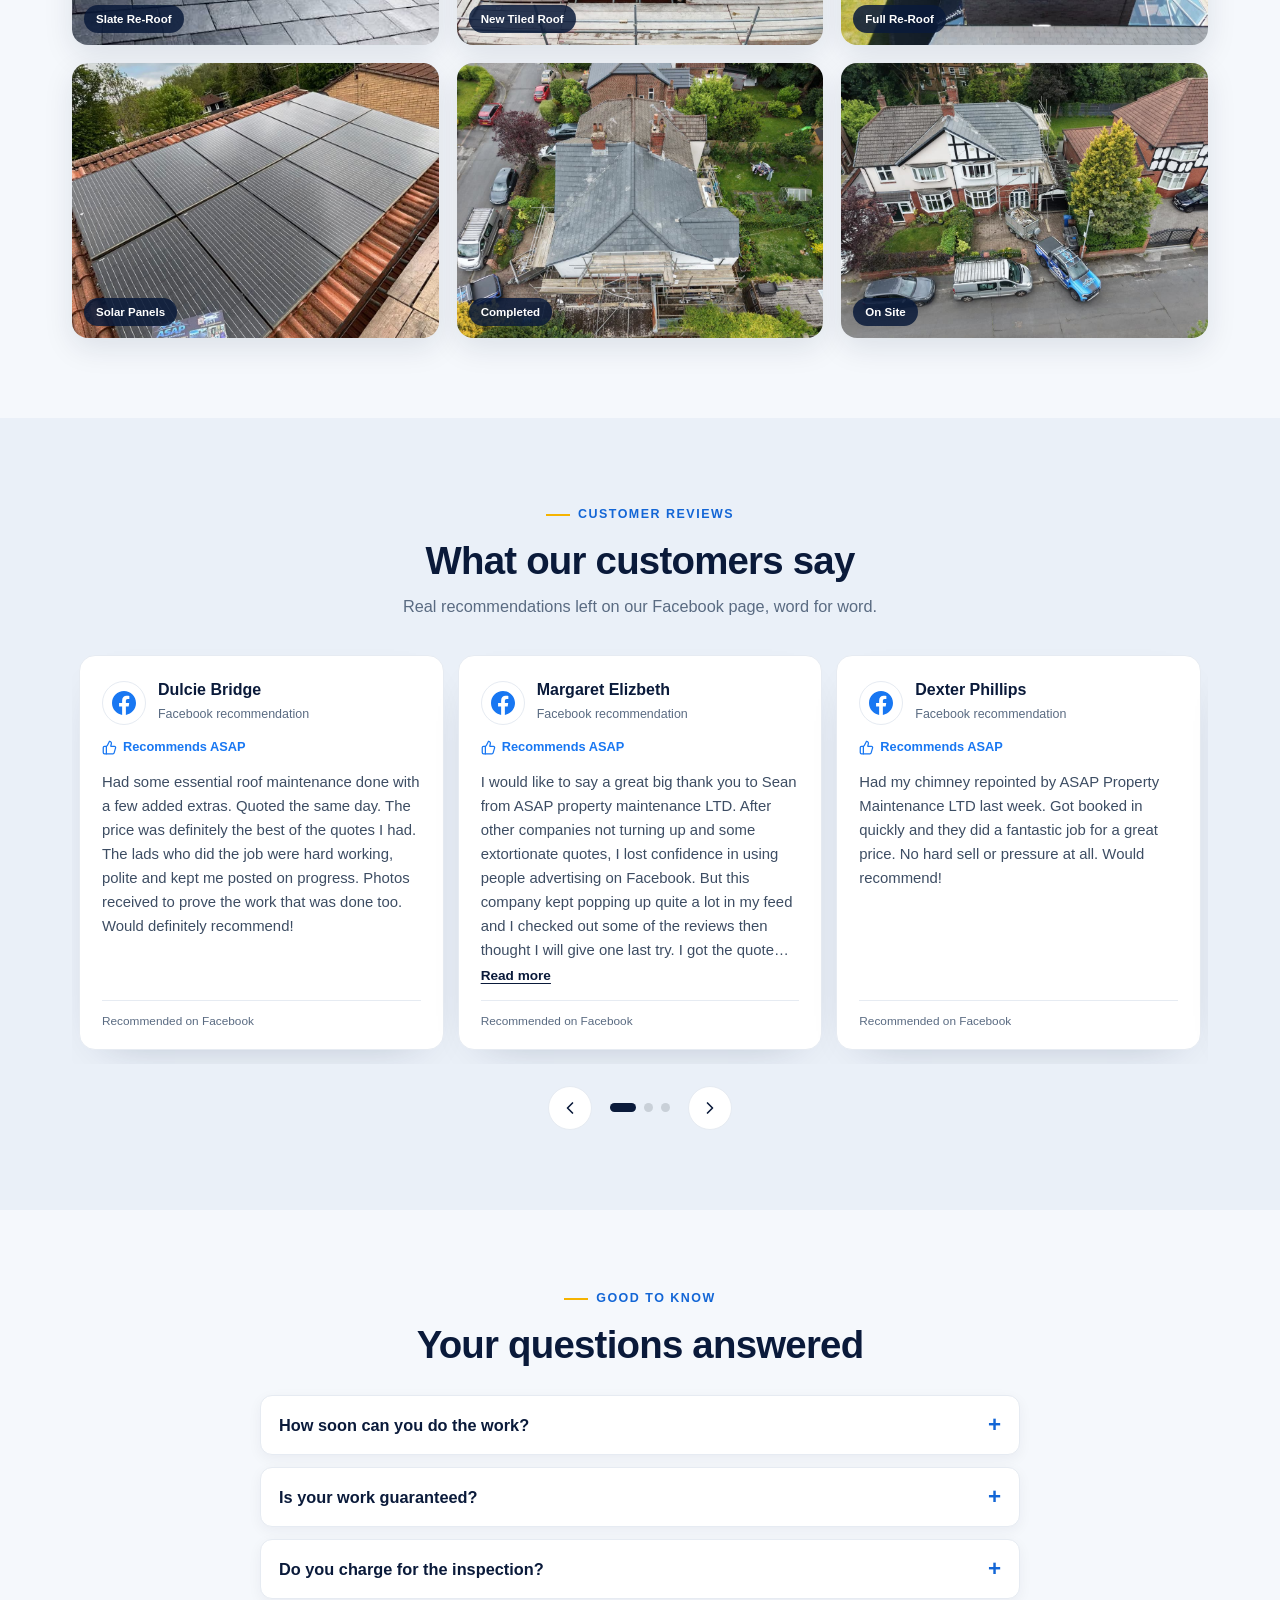
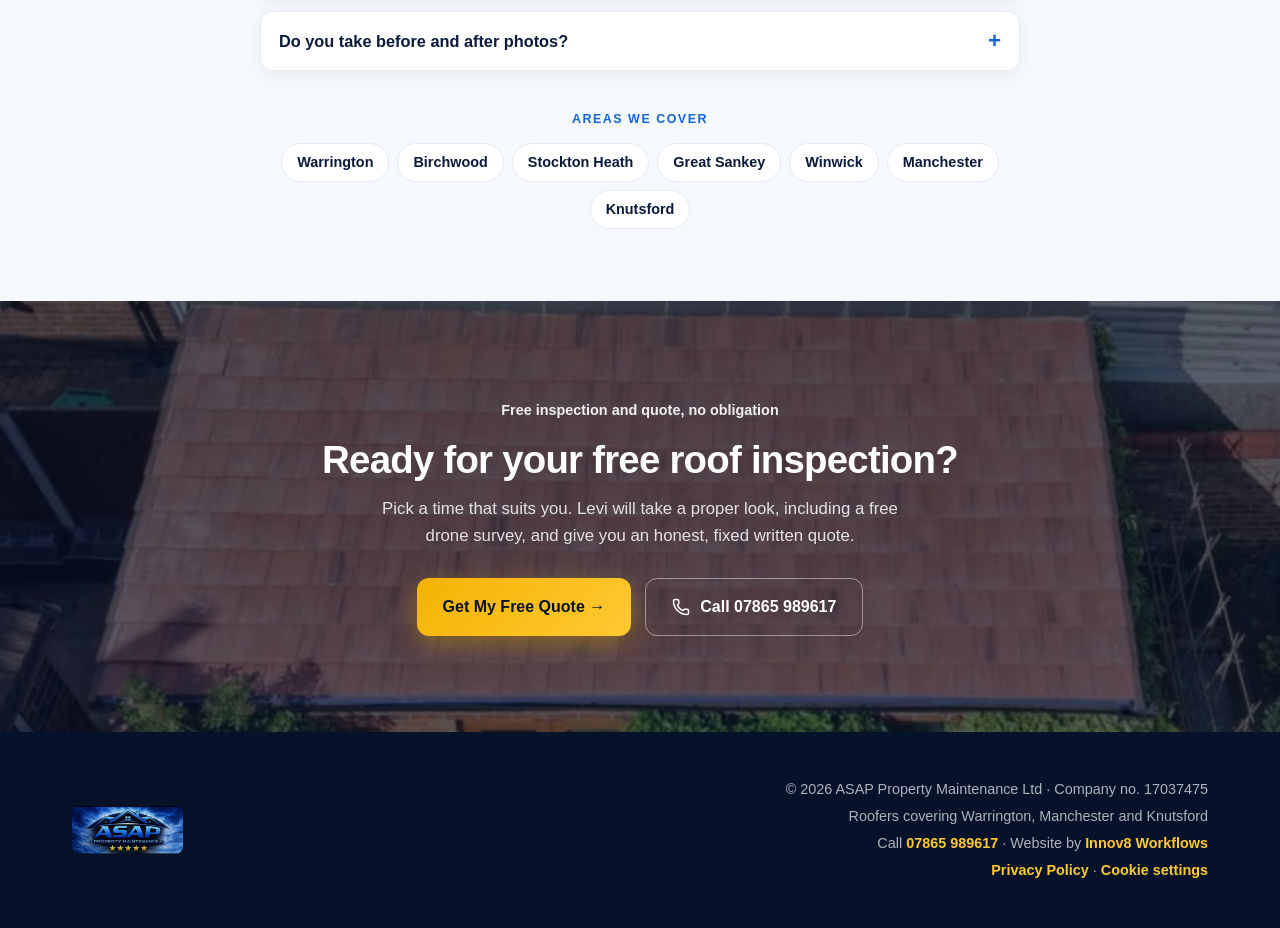
==== commit 370513c4: "Reviews: three-across review carousel with Facebook marks and Read more Two across on tablets, one o" ====
--- a/index.html
+++ b/index.html
@@ -238,24 +238,16 @@
     <div class="sec-head">
       <span class="eyebrow">Customer Reviews</span>
       <h2>What our customers say</h2>
-    </div>
-
-    <div class="rev-summary">
-      <svg class="fb-icon" viewBox="0 0 24 24" width="42" height="42" fill="#1877F2" aria-hidden="true"><path d="M24 12.07C24 5.4 18.63 0 12 0S0 5.4 0 12.07C0 18.1 4.39 23.1 10.13 24v-8.44H7.08v-3.49h3.05V9.41c0-3.02 1.79-4.69 4.53-4.69 1.31 0 2.68.24 2.68.24v2.97h-1.51c-1.49 0-1.96.93-1.96 1.89v2.25h3.33l-.53 3.49h-2.8V24C19.61 23.1 24 18.1 24 12.07z"/></svg>
-      <div class="rev-summary-score">
-        <div class="rev-head">Recommended on Facebook</div>
-        <div class="rev-count">Word for word from our customers</div>
-      </div>
-    </div>
-
-    <div class="rev-slider" id="revSlider">
-      <button class="rev-arrow rev-prev" id="revPrev" aria-label="Previous review">&lsaquo;</button>
-      <div class="rev-viewport">
-        <div class="rev-track" id="revTrack"></div>
-      </div>
-      <button class="rev-arrow rev-next" id="revNext" aria-label="Next review">&rsaquo;</button>
-    </div>
-    <div class="rev-dots" id="revDots"></div>
+      <p class="rev-lead">Real recommendations left on our Facebook page, word for word.</p>
+    </div>
+  </div>
+  <div class="wrap">
+    <div class="rev-view" id="revView"><div class="rev-track" id="revTrack"></div></div>
+    <div class="rev-ctrls">
+      <button type="button" class="rev-arrow" id="revPrev" aria-label="Previous reviews"><svg viewBox="0 0 24 24" width="20" height="20" fill="none" stroke="currentColor" stroke-width="2" stroke-linecap="round" stroke-linejoin="round" aria-hidden="true"><path d="m15 18-6-6 6-6"/></svg></button>
+      <div class="rev-dots" id="revDots"></div>
+      <button type="button" class="rev-arrow" id="revNext" aria-label="Next reviews"><svg viewBox="0 0 24 24" width="20" height="20" fill="none" stroke="currentColor" stroke-width="2" stroke-linecap="round" stroke-linejoin="round" aria-hidden="true"><path d="m9 18 6-6-6-6"/></svg></button>
+    </div>
   </div>
 </section>
 
--- a/style.css
+++ b/style.css
@@ -152,34 +152,36 @@
 .step-text p{color:var(--muted);font-size:.96rem;margin:0}
 .inspect-steps .btn{margin-top:8px}
 
-.reviews{padding:80px 0;background:var(--white)}
-.rev-summary{display:inline-flex;align-items:center;gap:16px;background:var(--bg);border:1px solid var(--line);border-radius:16px;padding:16px 24px;margin:0 auto 30px;box-shadow:var(--shadow)}
-.reviews .rev-summary{display:flex;width:max-content;max-width:100%;margin-left:auto;margin-right:auto}
-.fb-icon{width:42px;height:42px;flex-shrink:0}
-.rev-summary-score{text-align:left}
-.rev-stars{color:var(--gold);font-size:1.15rem;letter-spacing:1px}
-.rev-stars strong{color:var(--navy);margin-left:6px}
-.rev-count{font-size:.82rem;color:var(--muted)}
-
-.rev-slider{display:flex;align-items:center;gap:14px;max-width:760px;margin:0 auto}
-.rev-viewport{overflow:hidden;flex:1}
-.rev-track{display:flex;transition:transform .45s ease}
-.rev-card{min-width:100%;padding:6px}
-.rev-card-inner{background:#fff;border:1px solid var(--line);border-radius:16px;box-shadow:var(--shadow);padding:28px 30px}
-.rev-card-stars{color:var(--gold);font-size:1.1rem;letter-spacing:1px;margin-bottom:12px}
-.rev-card h4{font-size:1.15rem;font-weight:800;color:var(--navy);margin-bottom:10px;font-family:'Plus Jakarta Sans',sans-serif}
-.rev-card p{color:var(--muted);font-size:1rem;margin-bottom:18px}
-.rev-author{display:flex;align-items:center;gap:12px;border-top:1px solid var(--line);padding-top:16px}
-.rev-avatar{width:44px;height:44px;border-radius:50%;background:linear-gradient(135deg,var(--blue),var(--blue-bright));color:#fff;display:flex;align-items:center;justify-content:center;font-weight:800;font-family:'Plus Jakarta Sans',sans-serif;font-size:1.05rem;flex-shrink:0}
-.rev-author-meta{flex:1}
-.rev-author-meta strong{display:block;color:var(--navy);font-size:.95rem}
-.rev-author-meta span{font-size:.82rem;color:var(--muted)}
-.rev-source{width:22px;height:22px;flex-shrink:0}
-.rev-arrow{width:44px;height:44px;flex-shrink:0;border-radius:50%;border:1.5px solid var(--line);background:#fff;color:var(--navy);font-size:1.6rem;line-height:1;cursor:pointer;transition:.2s;display:flex;align-items:center;justify-content:center}
-.rev-arrow:hover{background:var(--blue);color:#fff;border-color:var(--blue)}
-.rev-dots{display:flex;justify-content:center;gap:8px;margin-top:22px}
-.rev-dot{width:9px;height:9px;border-radius:50%;background:var(--line);border:0;cursor:pointer;transition:.2s;padding:0}
-.rev-dot.active{background:var(--blue);width:26px;border-radius:50px}
+.reviews{padding:80px 0;background:#EAF0F8}
+.reviews .sec-head{margin-bottom:6px}
+.rev-lead{color:var(--muted);font-size:1.02rem;margin-top:10px}
+.rev-view{overflow:hidden;margin-top:30px}
+.rev-track{display:flex;transition:transform .55s cubic-bezier(.4,0,.2,1)}
+.rev-cell{flex:0 0 33.3333%;padding:6px 7px 14px;display:flex}
+.rev-card{background:#fff;border:1px solid var(--line);border-radius:var(--r);padding:24px 22px 18px;box-shadow:0 16px 44px -28px rgba(10,26,58,.3);display:flex;flex-direction:column;gap:12px;width:100%}
+.rev-top{display:flex;align-items:center;gap:12px}
+.rev-av{width:44px;height:44px;border-radius:50%;background:#fff;border:1px solid var(--line);flex:none;display:flex;align-items:center;justify-content:center;overflow:hidden}
+.rev-av svg{width:24px;height:24px;display:block}
+.rev-who b{display:block;font-family:'Plus Jakarta Sans',sans-serif;font-weight:700;font-size:1rem;line-height:1.2;color:var(--navy)}
+.rev-who span{font-size:.78rem;color:var(--muted)}
+.rev-rec{display:inline-flex;align-items:center;gap:6px;font-size:.8rem;font-weight:700;color:#1877F2}
+.rev-rec svg{width:15px;height:15px}
+.rev-body{flex:1}
+.rev-card p{color:#3d4d63;font-size:.93rem;line-height:1.62}
+.rev-card .rev-body p{display:-webkit-box;-webkit-line-clamp:8;-webkit-box-orient:vertical;overflow:hidden}
+.rev-card.open .rev-body p{display:block;-webkit-line-clamp:unset}
+.rev-more{background:none;border:0;padding:6px 0 0;font-family:'Plus Jakarta Sans',sans-serif;font-weight:700;font-size:.85rem;color:var(--navy);cursor:pointer;text-decoration:underline;text-underline-offset:3px}
+.rev-more[hidden]{display:none}
+.rev-foot{font-size:.74rem;color:var(--muted);border-top:1px solid var(--line);padding-top:11px}
+.rev-ctrls{display:flex;align-items:center;justify-content:center;gap:18px;margin-top:22px}
+.rev-arrow{width:44px;height:44px;border-radius:50%;border:1.5px solid var(--line);background:#fff;color:var(--navy);cursor:pointer;display:flex;align-items:center;justify-content:center;transition:.2s;padding:0}
+.rev-arrow:hover{border-color:var(--navy);background:var(--navy);color:#fff}
+.rev-arrow svg{width:20px;height:20px}
+.rev-dots{display:flex;gap:8px}
+.rev-dots button{width:9px;height:9px;border-radius:50%;border:0;background:#C9D0D8;cursor:pointer;transition:.25s;padding:0}
+.rev-dots button.active{background:var(--navy);width:26px;border-radius:5px}
+@media(max-width:1024px){.rev-cell{flex-basis:50%}}
+@media(max-width:680px){.rev-cell{flex-basis:100%;padding:4px 3px 12px}.rev-card{padding:20px 18px 16px}}
 
 .cta-band{position:relative;overflow:hidden;background:var(--navy-deep);padding:96px 0;text-align:center}
 .cta-media{position:absolute;inset:0;z-index:0}
@@ -212,10 +214,6 @@
 .accred-txt{display:flex;flex-direction:column;line-height:1.2;text-align:left}
 .accred-txt strong{font-family:'Plus Jakarta Sans',sans-serif;font-size:.98rem;color:var(--navy)}
 .accred-txt small{font-size:.76rem;color:var(--muted)}
-
-.rev-head{font-family:'Plus Jakarta Sans',sans-serif;font-weight:800;color:var(--navy);font-size:1.05rem}
-.rev-rec{display:inline-flex;align-items:center;gap:6px;font-size:.8rem;font-weight:700;color:#1877F2;margin-bottom:12px}
-.rev-rec svg{width:16px;height:16px}
 
 .faq{padding:72px 0;background:var(--bg)}
 .faq .sec-head{margin-bottom:28px}
@@ -286,8 +284,6 @@
   .opt-label{font-size:.86rem}
   .trust-in{gap:12px 22px}
   .trust-item{font-size:.9rem}
-  .rev-card-inner{padding:22px 20px}
-  .rev-arrow{width:38px;height:38px;font-size:1.3rem}
   .inspect{padding:56px 0}
 
   .proof-gallery{grid-template-columns:1fr 1fr;gap:10px}
@@ -297,5 +293,4 @@
   .sec-head{margin-bottom:24px}
   .team-photo{max-width:none}
   .team-photo img{aspect-ratio:4/3}
-  .rev-card p{display:-webkit-box;-webkit-line-clamp:8;-webkit-box-orient:vertical;overflow:hidden}
-}
+}
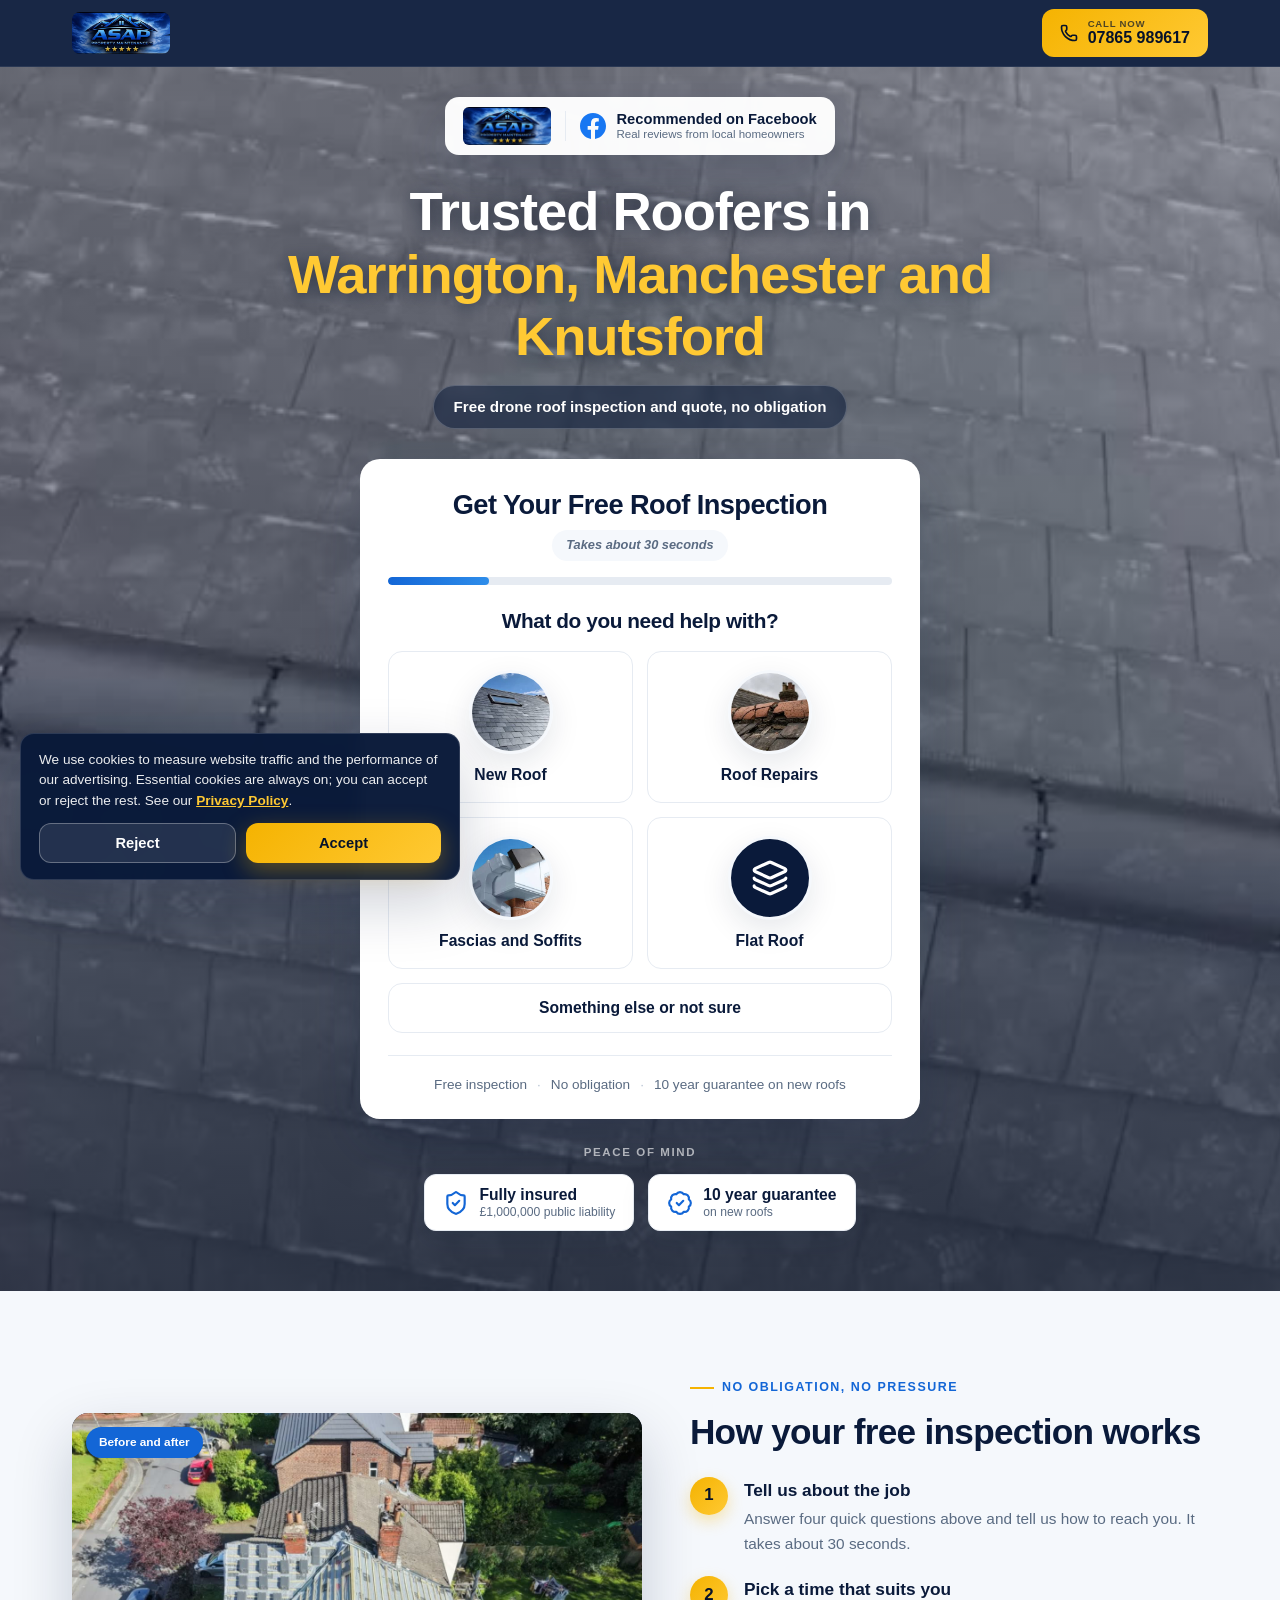
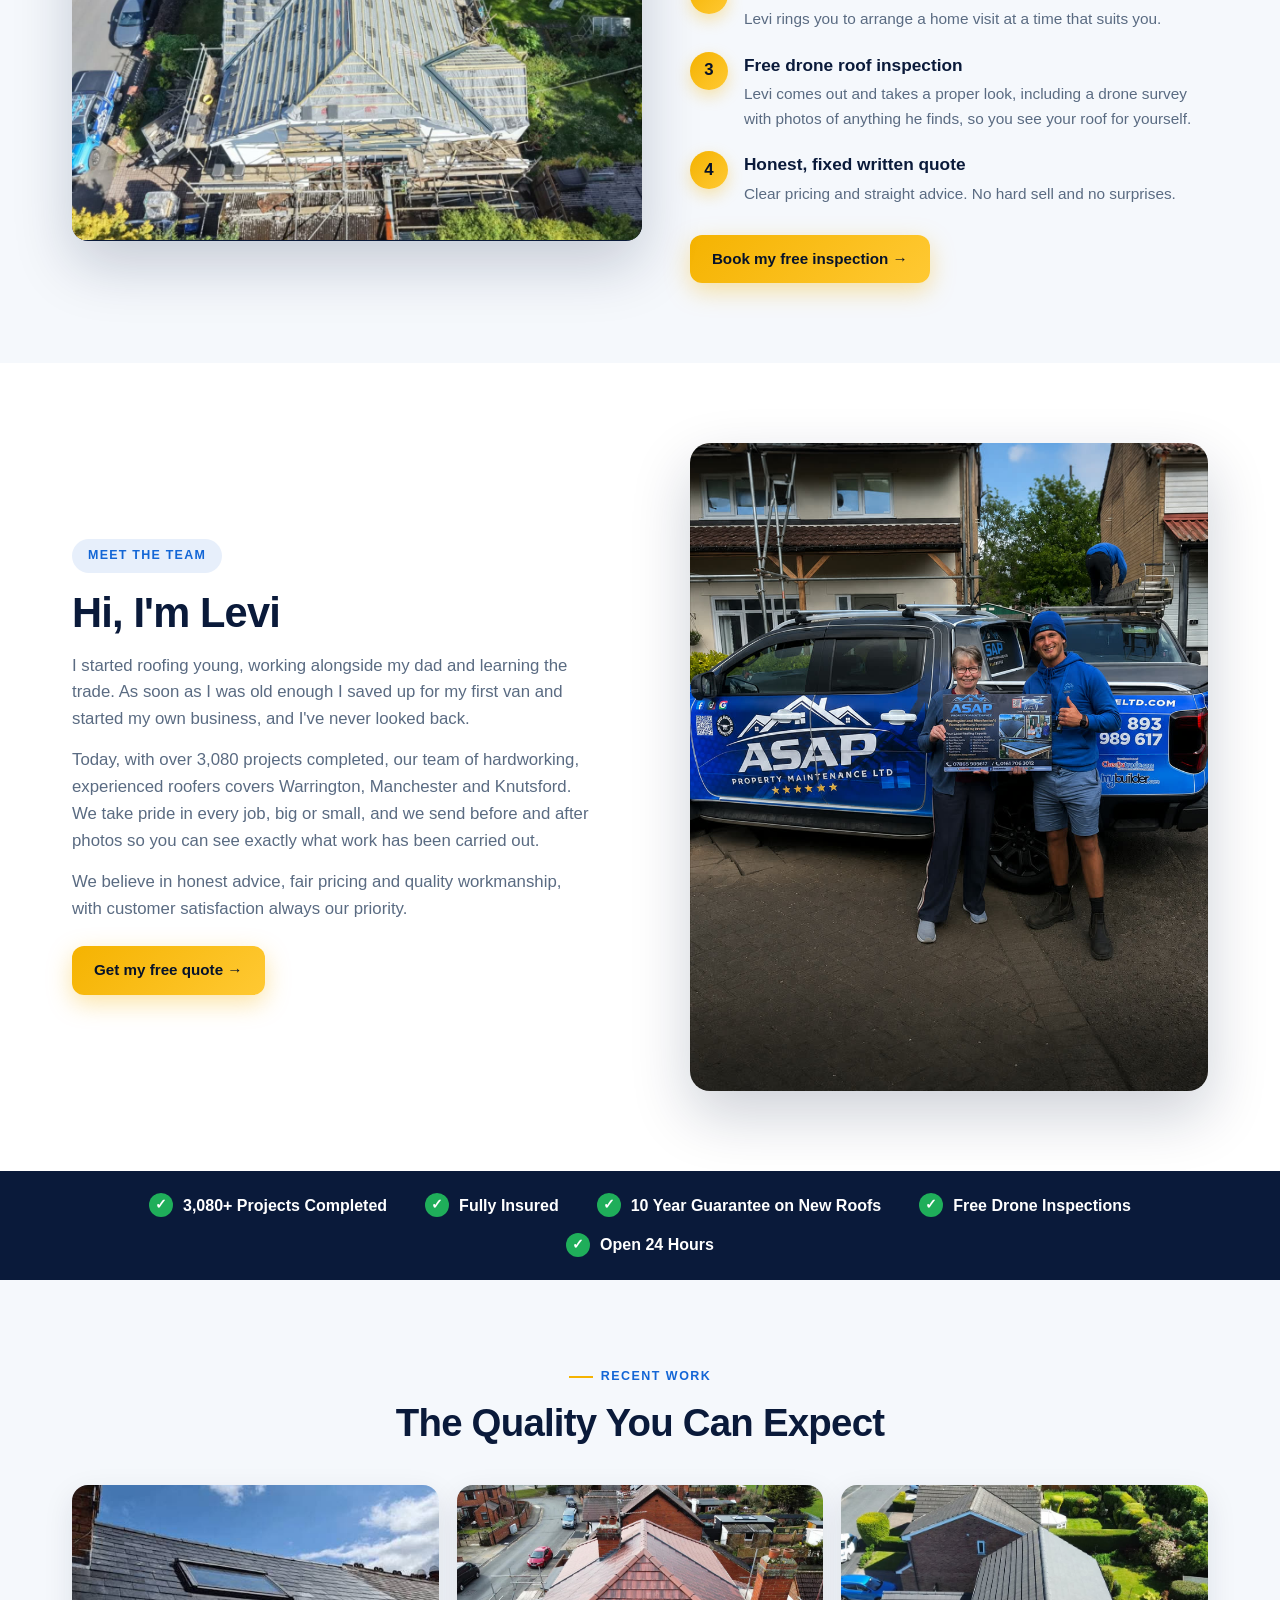
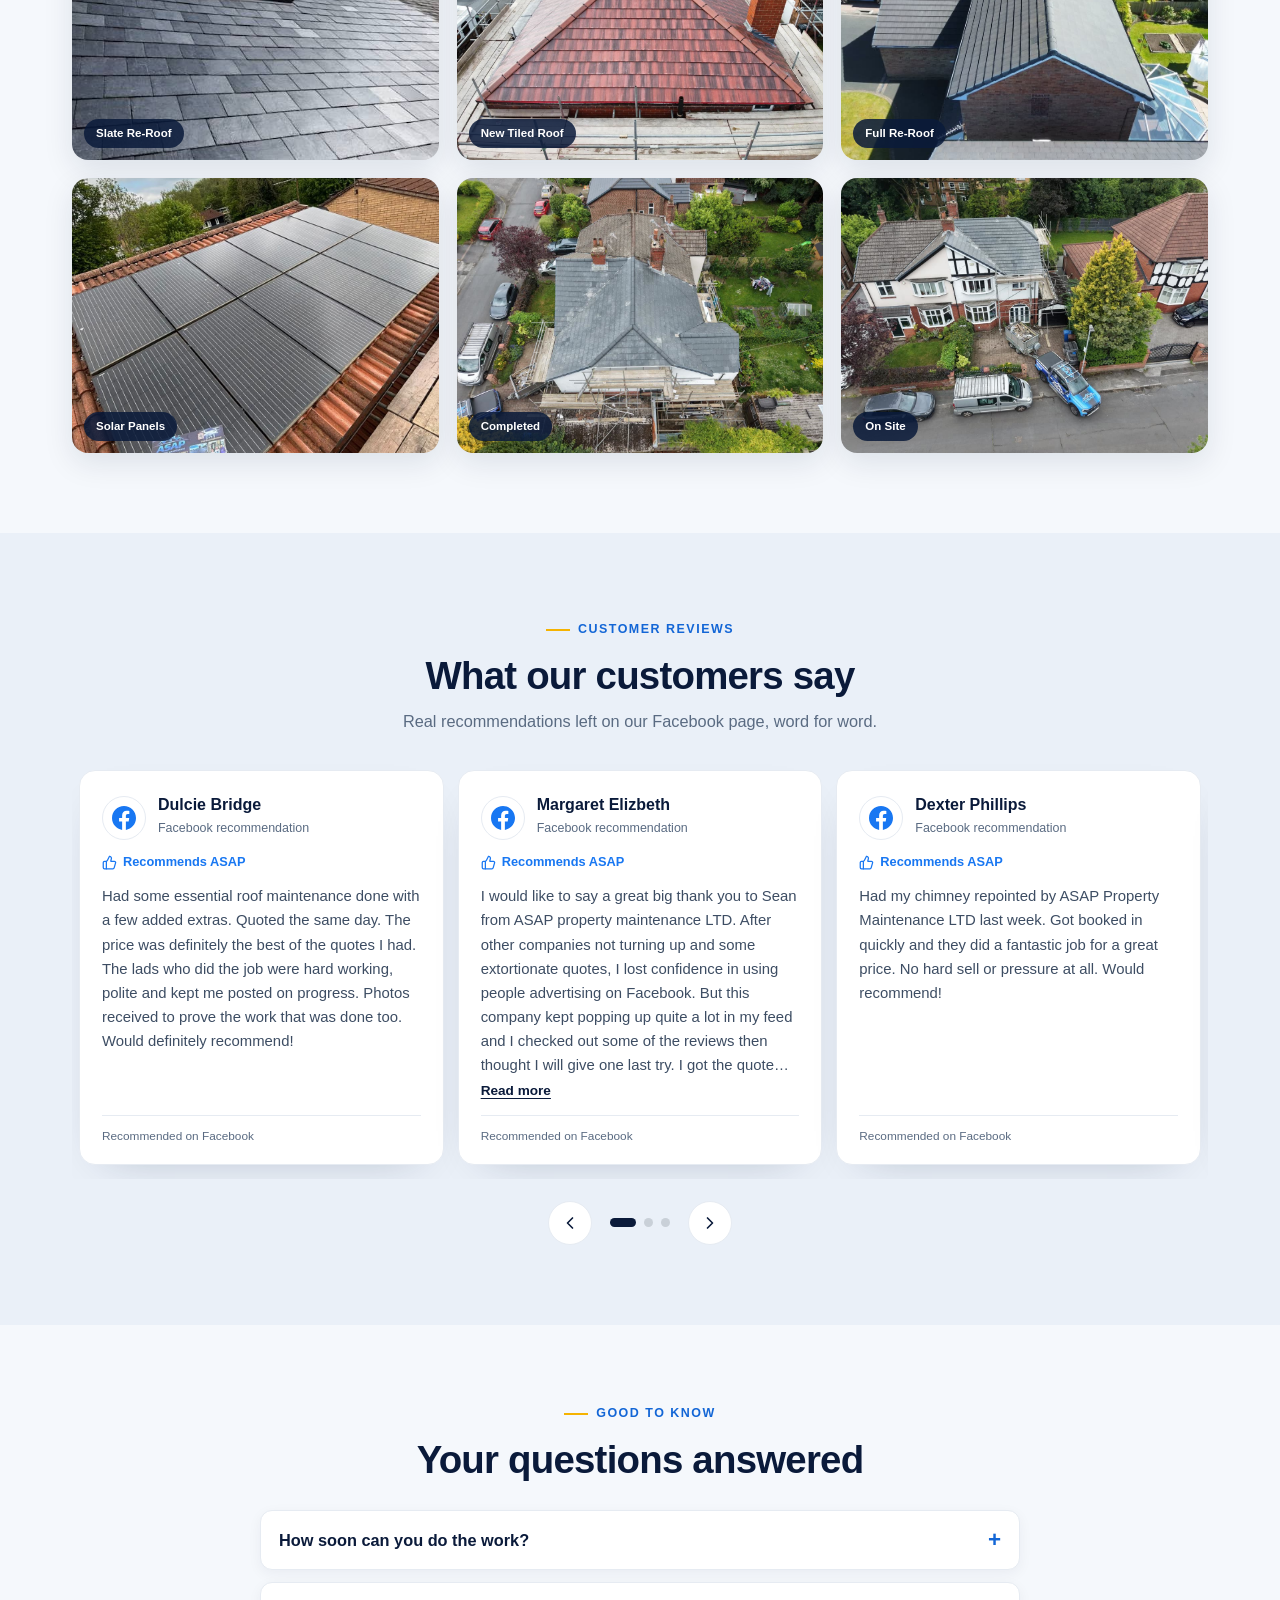
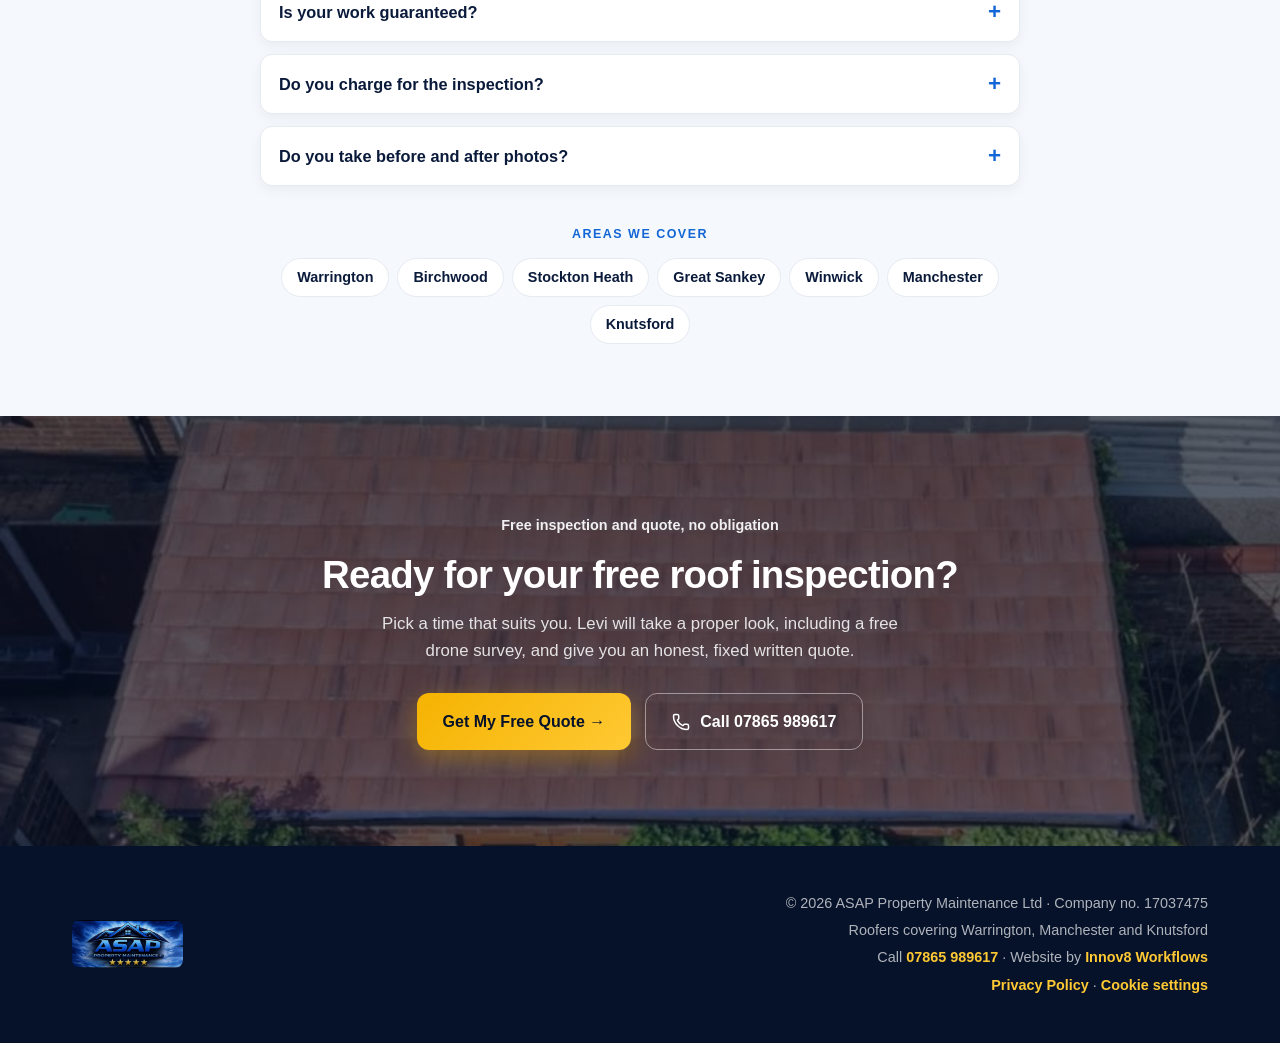
==== commit 13bada8b: "Four step how it works with the home visit booking, 3,080+ projects, drone inspection Co-Authored-By" ====
--- a/index.html
+++ b/index.html
@@ -61,7 +61,7 @@
     </div>
 
     <h1>Trusted Roofers in <em>Warrington, Manchester and Knutsford</em></h1>
-    <span class="hero-pill">Free roof inspection and quote, no obligation</span>
+    <span class="hero-pill">Free drone roof inspection and quote, no obligation</span>
 
     <div class="quiz" id="quiz" data-quiz>
       <div class="quiz-head">
@@ -178,14 +178,18 @@
       <h2>How your free inspection works</h2>
       <div class="step">
         <span class="step-num">1</span>
-        <div class="step-text"><strong>Book in 30 seconds</strong><p>Answer four quick questions above and tell us how to reach you. That's all we need to get started.</p></div>
+        <div class="step-text"><strong>Tell us about the job</strong><p>Answer four quick questions above and tell us how to reach you. It takes about 30 seconds.</p></div>
       </div>
       <div class="step">
         <span class="step-num">2</span>
-        <div class="step-text"><strong>We visit and inspect, free</strong><p>Levi comes out and takes a proper look, including a free drone roof survey with photos of anything he finds.</p></div>
+        <div class="step-text"><strong>Pick a time that suits you</strong><p id="stepBook" data-nocal="Levi rings you to arrange a home visit at a time that suits you.">Choose a date and time for your home visit straight from Levi's calendar, and it's confirmed there and then.</p></div>
       </div>
       <div class="step">
         <span class="step-num">3</span>
+        <div class="step-text"><strong>Free drone roof inspection</strong><p>Levi comes out and takes a proper look, including a drone survey with photos of anything he finds, so you see your roof for yourself.</p></div>
+      </div>
+      <div class="step">
+        <span class="step-num">4</span>
         <div class="step-text"><strong>Honest, fixed written quote</strong><p>Clear pricing and straight advice. No hard sell and no surprises.</p></div>
       </div>
       <a href="#top" class="btn btn-gold btn-sm">Book my free inspection &rarr;</a>
@@ -199,7 +203,7 @@
       <span class="pill-badge">Meet the team</span>
       <h2>Hi, I'm Levi</h2>
       <p>I started roofing young, working alongside my dad and learning the trade. As soon as I was old enough I saved up for my first van and started my own business, and I've never looked back.</p>
-      <p>Today our team of hardworking, experienced roofers covers Warrington, Manchester and Knutsford. We take pride in every job, big or small, and we send before and after photos so you can see exactly what work has been carried out.</p>
+      <p>Today, with over 3,080 projects completed, our team of hardworking, experienced roofers covers Warrington, Manchester and Knutsford. We take pride in every job, big or small, and we send before and after photos so you can see exactly what work has been carried out.</p>
       <p>We believe in honest advice, fair pricing and quality workmanship, with customer satisfaction always our priority.</p>
       <a href="#top" class="btn btn-gold btn-sm">Get my free quote &rarr;</a>
     </div>
@@ -209,6 +213,7 @@
 
 <section class="trust-strip">
   <div class="wrap trust-in">
+    <div class="trust-item"><span class="tick">&#10003;</span> 3,080+ Projects Completed</div>
     <div class="trust-item"><span class="tick">&#10003;</span> Fully Insured</div>
     <div class="trust-item"><span class="tick">&#10003;</span> 10 Year Guarantee on New Roofs</div>
     <div class="trust-item"><span class="tick">&#10003;</span> Free Drone Inspections</div>
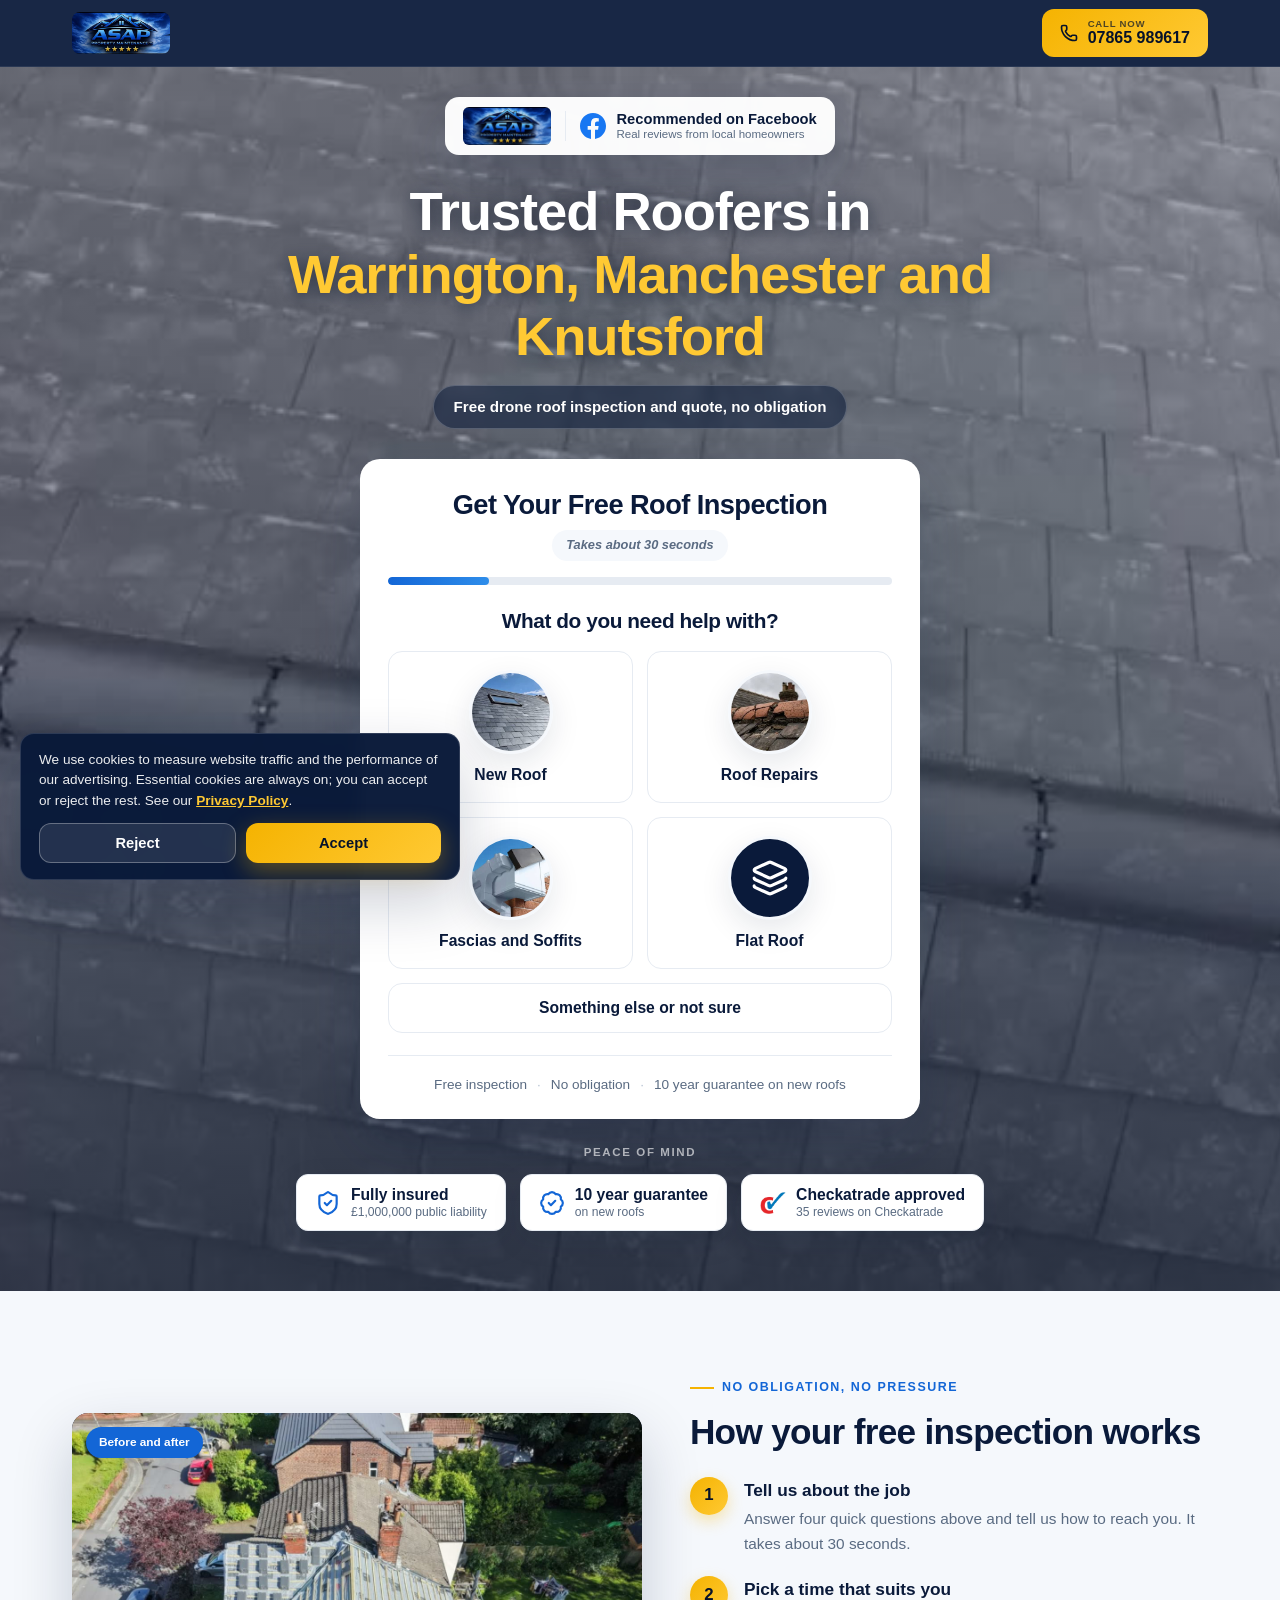
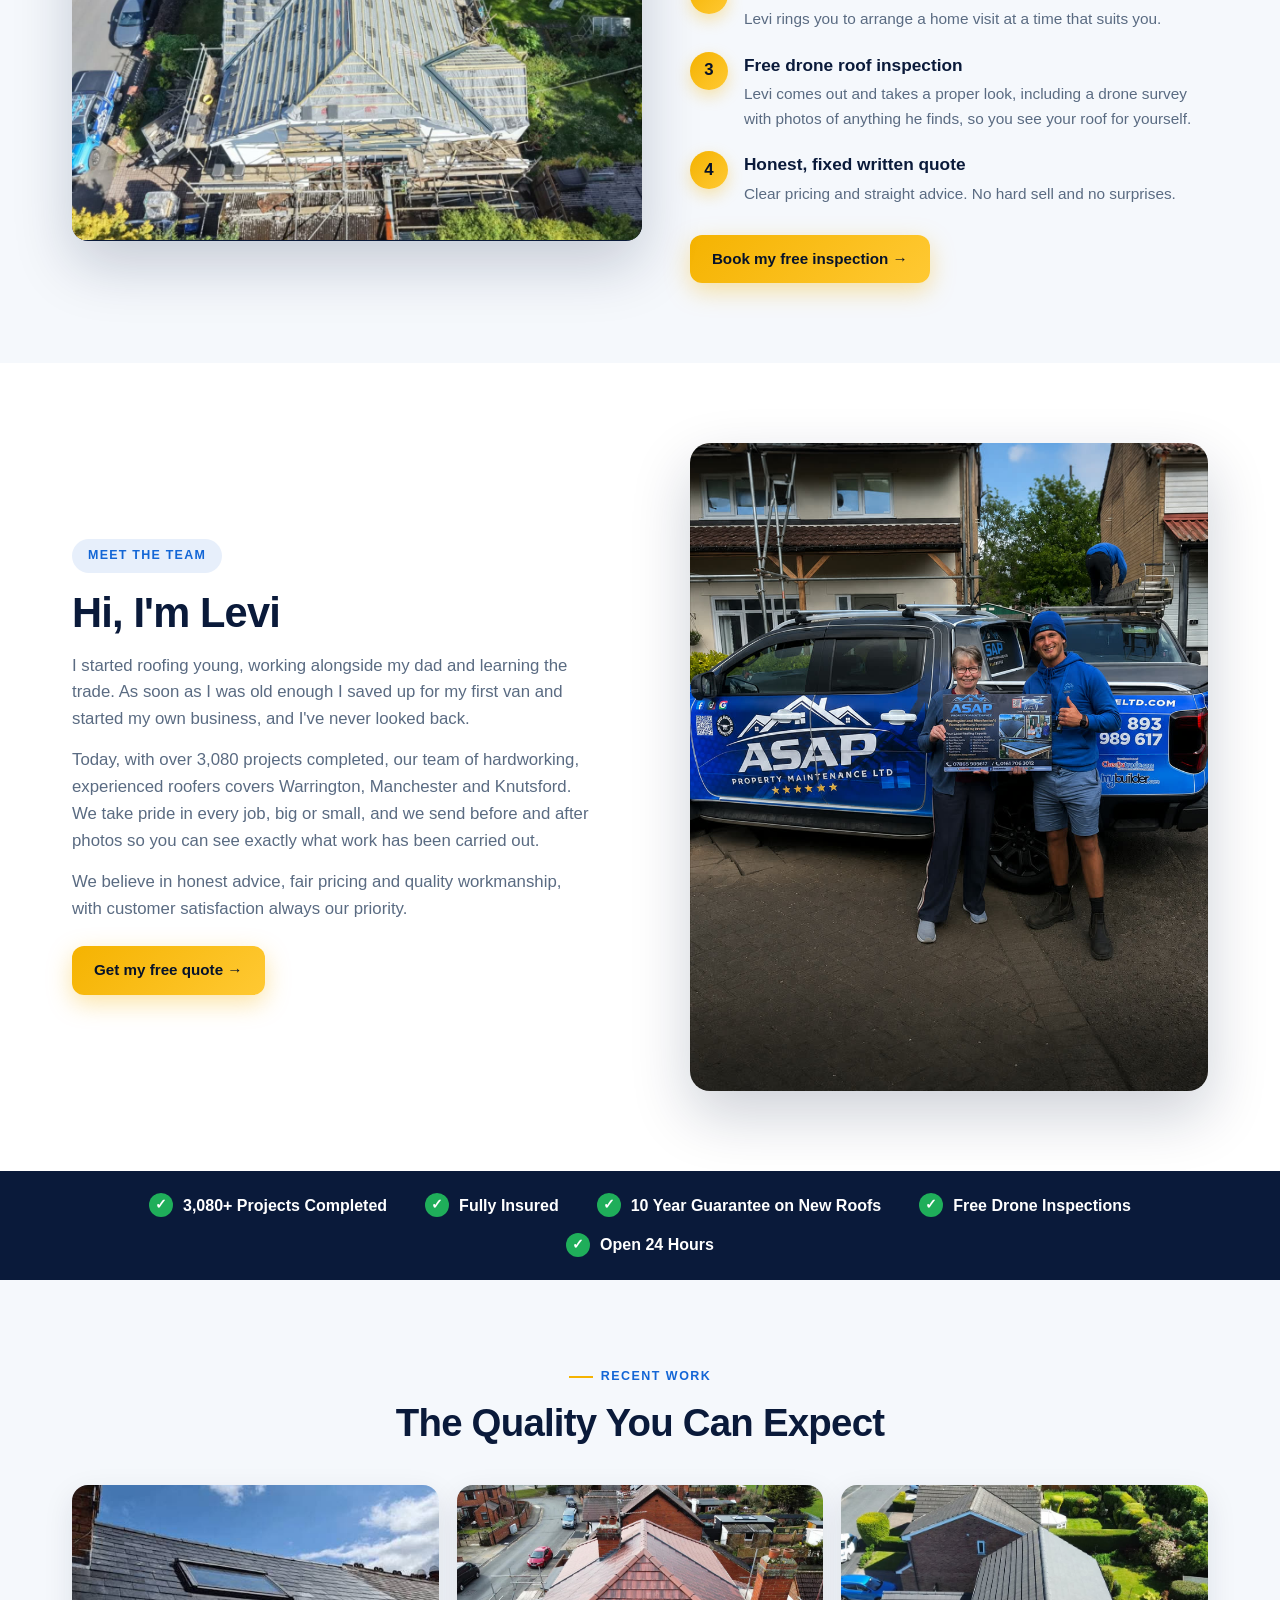
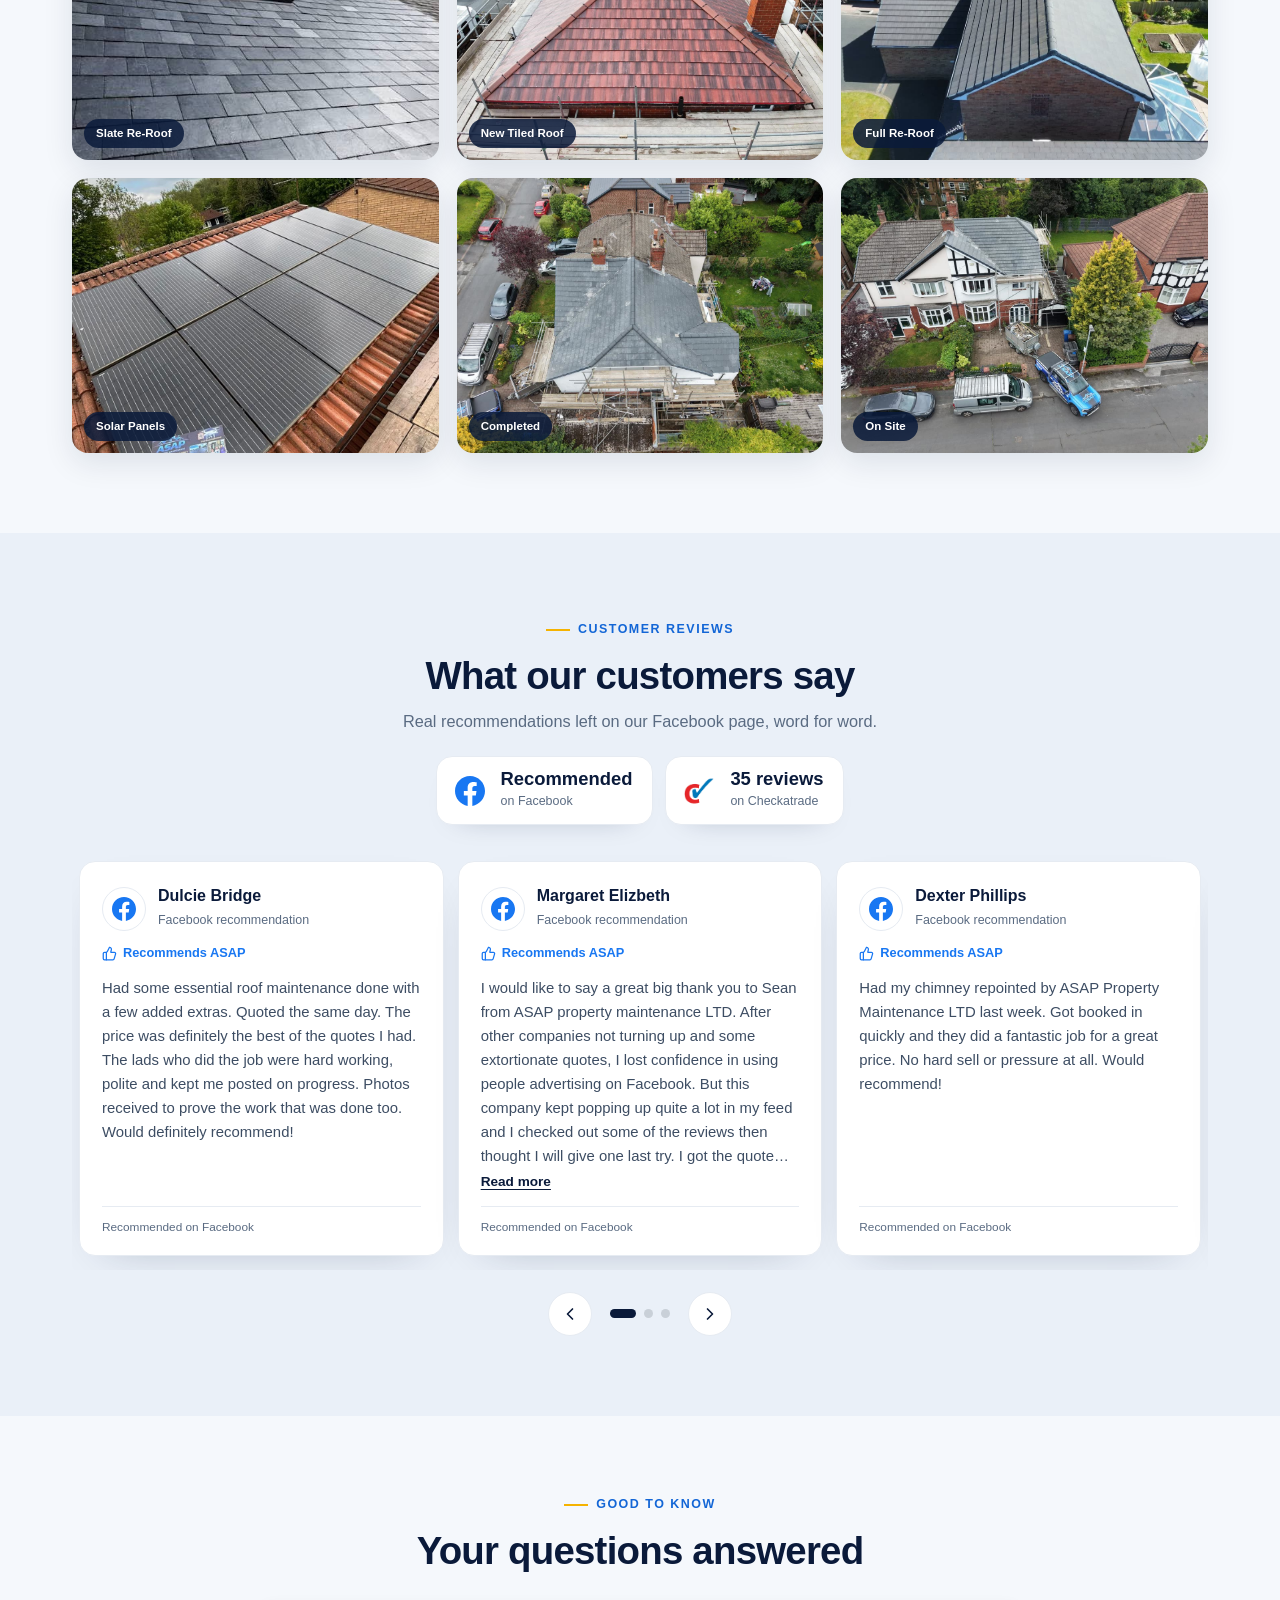
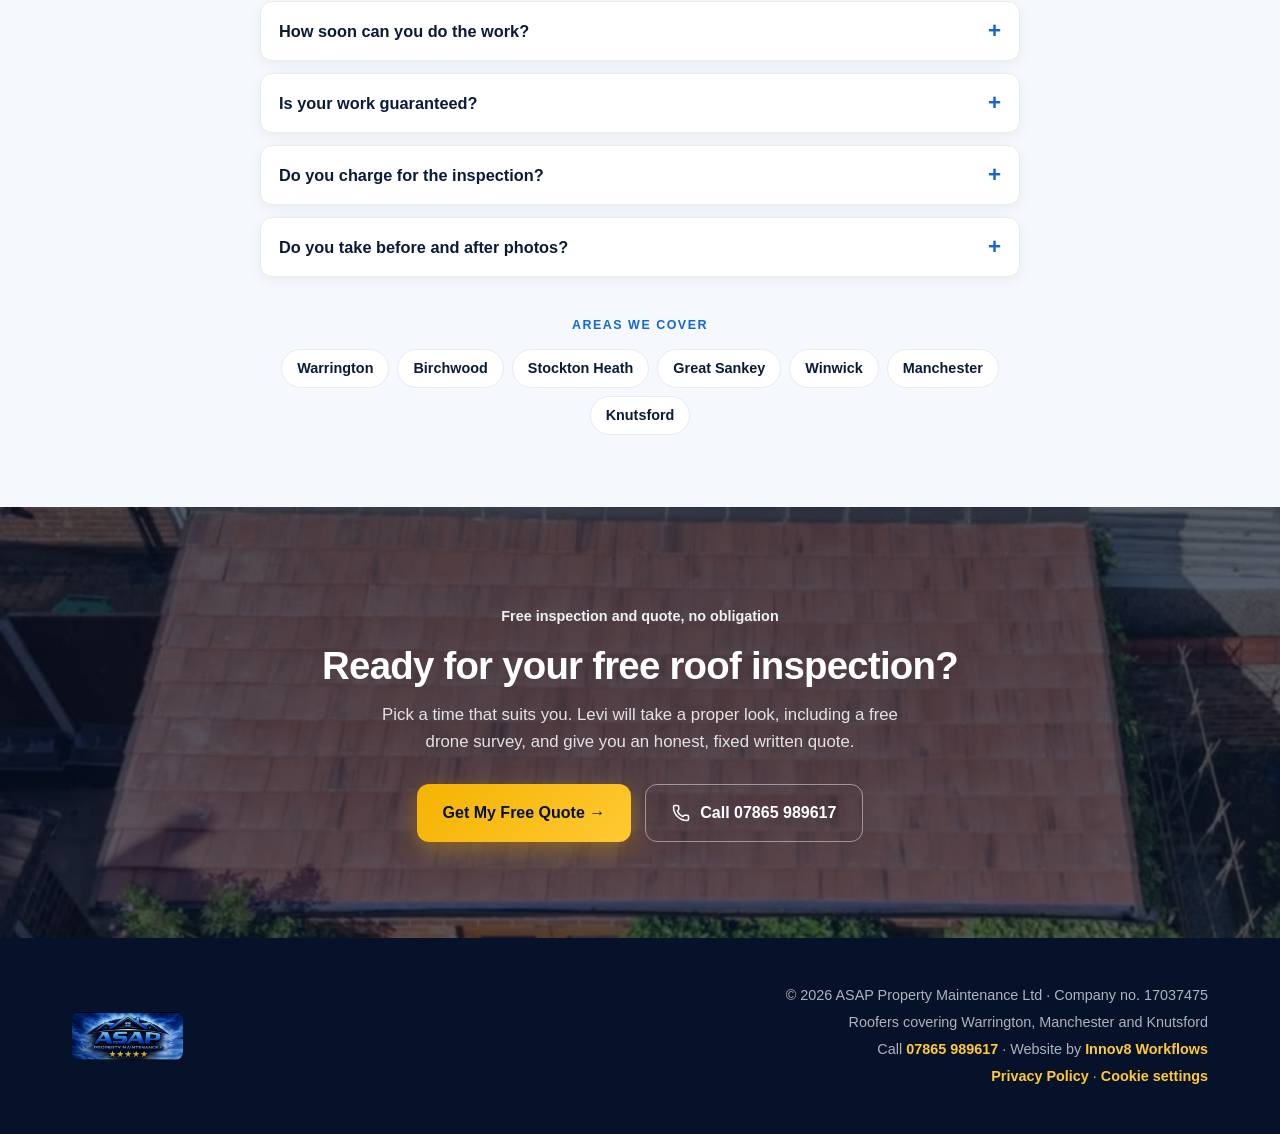
==== commit 91590673: "Checkatrade badge with the review count beside the insurance and guarantee badges and in the reviews" ====
--- a/index.html
+++ b/index.html
@@ -162,6 +162,10 @@
           <svg class="accred-ic" viewBox="0 0 24 24" width="26" height="26" fill="none" stroke="currentColor" stroke-width="2" stroke-linecap="round" stroke-linejoin="round"><path d="M3.85 8.62a4 4 0 0 1 4.78-4.77 4 4 0 0 1 6.74 0 4 4 0 0 1 4.78 4.78 4 4 0 0 1 0 6.74 4 4 0 0 1-4.77 4.78 4 4 0 0 1-6.75 0 4 4 0 0 1-4.78-4.77 4 4 0 0 1 0-6.76Z"/><path d="m9 12 2 2 4-4"/></svg>
           <span class="accred-txt"><strong>10 year guarantee</strong><small>on new roofs</small></span>
         </div>
+        <div class="accred-badge">
+          <img class="accred-ct" src="assets/badge-checkatrade.webp" alt="Checkatrade" width="26" height="26">
+          <span class="accred-txt"><strong>Checkatrade approved</strong><small>35 reviews on Checkatrade</small></span>
+        </div>
       </div>
     </div>
   </div>
@@ -244,6 +248,10 @@
       <span class="eyebrow">Customer Reviews</span>
       <h2>What our customers say</h2>
       <p class="rev-lead">Real recommendations left on our Facebook page, word for word.</p>
+      <div class="rev-score">
+        <div class="rev-sc"><span class="rev-logo"><svg viewBox="0 0 24 24" width="30" height="30" aria-hidden="true"><path fill="#1877F2" d="M24 12.073c0-6.627-5.373-12-12-12s-12 5.373-12 12c0 5.99 4.388 10.954 10.125 11.854v-8.385H7.078v-3.47h3.047V9.43c0-3.007 1.792-4.669 4.533-4.669 1.312 0 2.686.235 2.686.235v2.953H15.83c-1.491 0-1.956.925-1.956 1.874v2.25h3.328l-.532 3.47h-2.796v8.385C19.612 23.027 24 18.062 24 12.073z"/></svg></span><div><b>Recommended</b><span class="lbl">on Facebook</span></div></div>
+        <div class="rev-sc"><span class="rev-logo"><img src="assets/badge-checkatrade.webp" alt="" width="30" height="30"></span><div><b>35 reviews</b><span class="lbl">on Checkatrade</span></div></div>
+      </div>
     </div>
   </div>
   <div class="wrap">
--- a/style.css
+++ b/style.css
@@ -110,7 +110,7 @@
 .trust-item{display:flex;align-items:center;gap:10px;color:#fff;font-weight:700;font-size:1rem;font-family:'Plus Jakarta Sans',sans-serif}
 .trust-item .tick{display:inline-flex;align-items:center;justify-content:center;width:24px;height:24px;border-radius:50%;background:#1fae5a;color:#fff;font-size:.85rem;flex-shrink:0}
 
-.hero-accred{width:100%;max-width:560px;margin-top:24px;display:flex;flex-direction:column;align-items:center;gap:12px}
+.hero-accred{width:100%;max-width:860px;margin-top:24px;display:flex;flex-direction:column;align-items:center;gap:12px}
 .hero-accred-label{font-size:.72rem;font-weight:700;letter-spacing:.14em;text-transform:uppercase;color:rgba(255,255,255,.62)}
 .accred-logos{display:flex;align-items:center;gap:14px;flex-wrap:wrap;justify-content:center}
 .accred-badge{display:inline-flex;align-items:center;gap:10px;padding:11px 18px;border:1px solid var(--line);border-radius:12px;background:#fff;box-shadow:var(--shadow)}
@@ -155,6 +155,12 @@
 .reviews{padding:80px 0;background:#EAF0F8}
 .reviews .sec-head{margin-bottom:6px}
 .rev-lead{color:var(--muted);font-size:1.02rem;margin-top:10px}
+.rev-score{display:flex;gap:12px;justify-content:center;flex-wrap:wrap;margin-top:22px}
+.rev-sc{display:flex;align-items:center;gap:12px;background:#fff;border:1px solid var(--line);border-radius:var(--r);padding:12px 20px 12px 14px;box-shadow:0 12px 30px -24px rgba(10,26,58,.4);text-align:left}
+.rev-sc .rev-logo{width:38px;height:38px;display:flex;align-items:center;justify-content:center;flex:none}
+.rev-sc .rev-logo svg,.rev-sc .rev-logo img{width:30px;height:30px;display:block}
+.rev-sc b{display:block;font-family:'Plus Jakarta Sans',sans-serif;font-size:1.15rem;font-weight:800;line-height:1.1;color:var(--navy)}
+.rev-sc .lbl{display:block;font-size:.78rem;color:var(--muted);margin-top:3px}
 .rev-view{overflow:hidden;margin-top:30px}
 .rev-track{display:flex;transition:transform .55s cubic-bezier(.4,0,.2,1)}
 .rev-cell{flex:0 0 33.3333%;padding:6px 7px 14px;display:flex}
@@ -181,7 +187,7 @@
 .rev-dots button{width:9px;height:9px;border-radius:50%;border:0;background:#C9D0D8;cursor:pointer;transition:.25s;padding:0}
 .rev-dots button.active{background:var(--navy);width:26px;border-radius:5px}
 @media(max-width:1024px){.rev-cell{flex-basis:50%}}
-@media(max-width:680px){.rev-cell{flex-basis:100%;padding:4px 3px 12px}.rev-card{padding:20px 18px 16px}}
+@media(max-width:680px){.rev-cell{flex-basis:100%;padding:4px 3px 12px}.rev-card{padding:20px 18px 16px}.rev-score{display:grid;grid-template-columns:repeat(2,minmax(0,1fr));gap:8px}.rev-sc{padding:11px 10px;gap:9px;min-width:0;border-radius:12px}.rev-sc .rev-logo{width:28px;height:28px}.rev-sc .rev-logo svg,.rev-sc .rev-logo img{width:26px;height:26px}.rev-sc b{font-size:1rem}.rev-sc .lbl{font-size:.72rem}}
 
 .cta-band{position:relative;overflow:hidden;background:var(--navy-deep);padding:96px 0;text-align:center}
 .cta-media{position:absolute;inset:0;z-index:0}
@@ -211,9 +217,20 @@
 .quiz-trust .dot{color:#b8c3d3}
 
 .accred-ic{width:26px;height:26px;color:var(--blue)}
+.accred-ct{width:26px;height:26px;flex:none;object-fit:contain}
 .accred-txt{display:flex;flex-direction:column;line-height:1.2;text-align:left}
 .accred-txt strong{font-family:'Plus Jakarta Sans',sans-serif;font-size:.98rem;color:var(--navy)}
 .accred-txt small{font-size:.76rem;color:var(--muted)}
+.accred-badge .accred-ic,.accred-badge .accred-ct{flex:none}
+@media(max-width:599px){
+  .accred-logos{display:grid;grid-template-columns:repeat(3,minmax(0,1fr));gap:8px;width:100%;align-items:stretch}
+  .accred-badge{flex-direction:column;justify-content:flex-start;gap:6px;padding:10px 6px;min-width:0;text-align:center}
+  .accred-txt{text-align:center;align-items:center}
+  .accred-txt strong{font-size:.8rem;line-height:1.2}
+  .accred-txt small{font-size:.68rem;line-height:1.25}
+  .accred-ic,.accred-ct{width:22px;height:22px}
+}
+@media(max-width:680px){.rev-sc b{font-size:.95rem}}
 
 .faq{padding:72px 0;background:var(--bg)}
 .faq .sec-head{margin-bottom:28px}
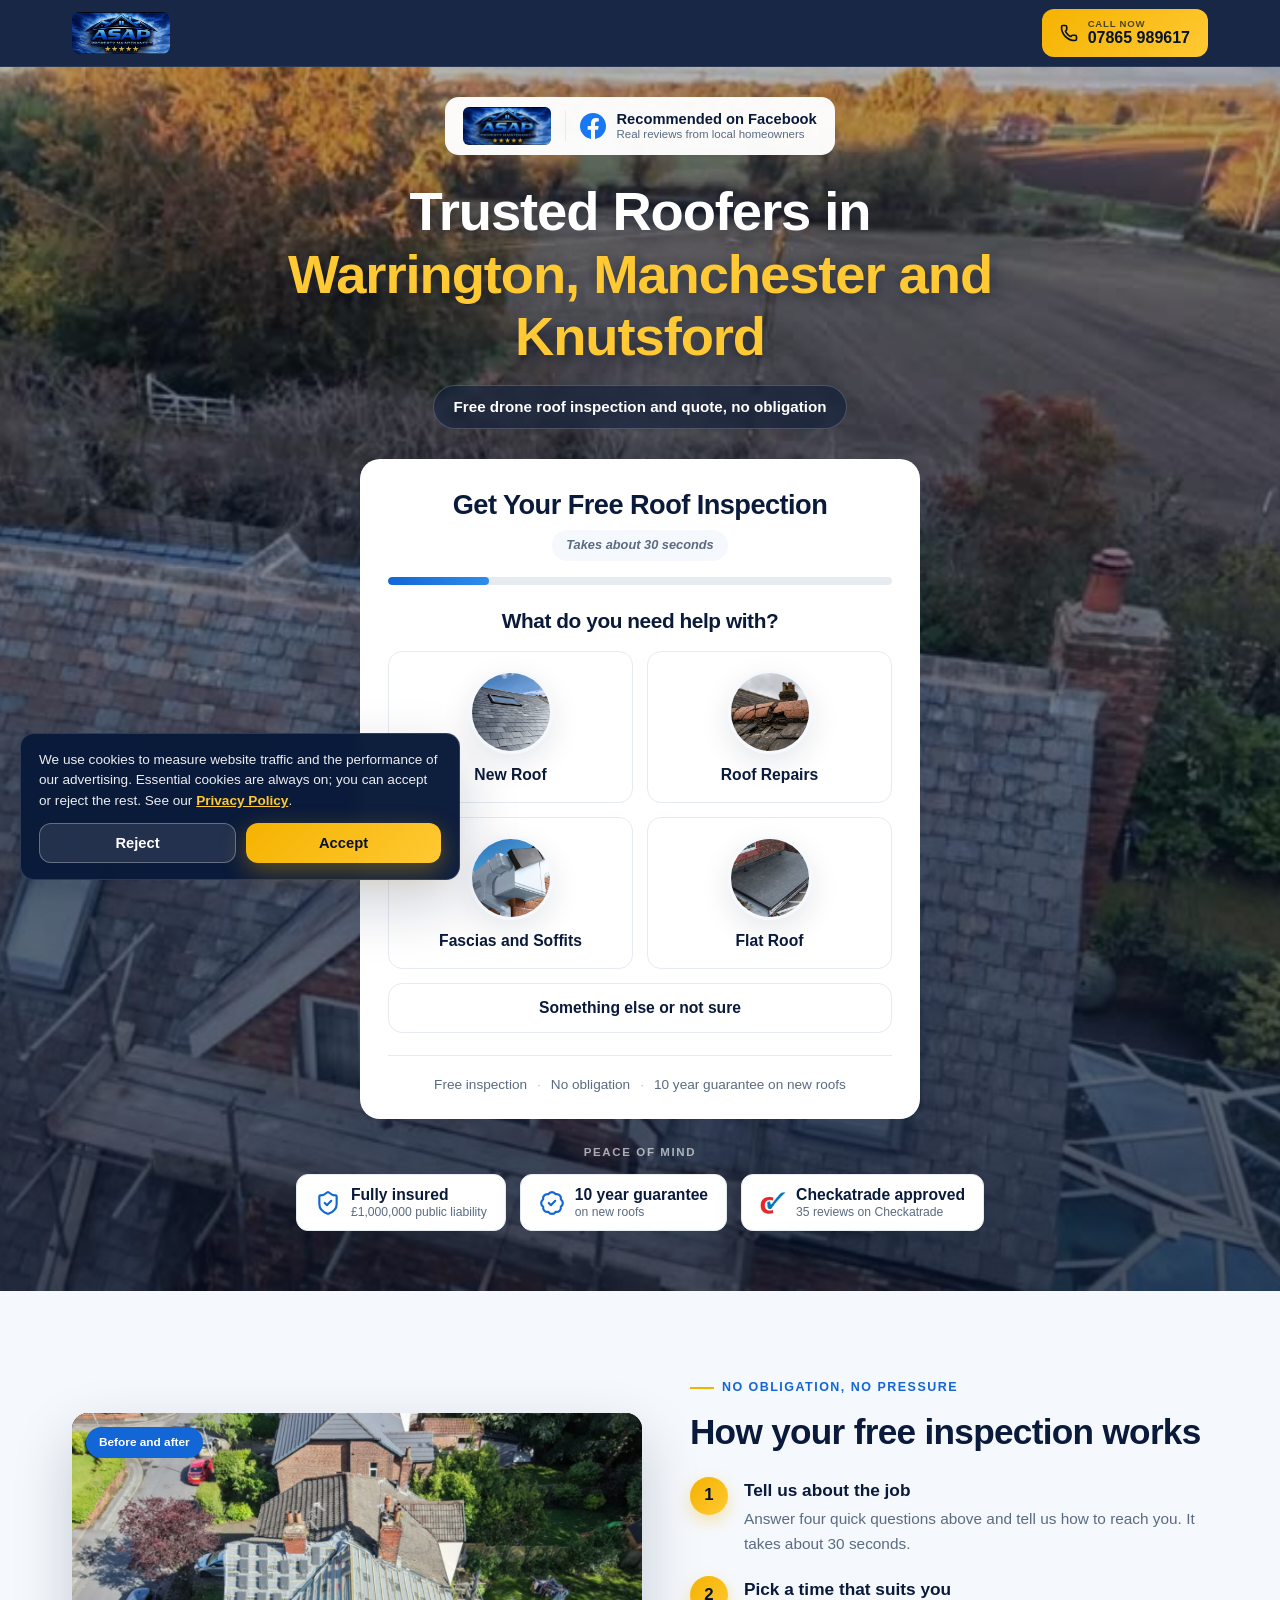
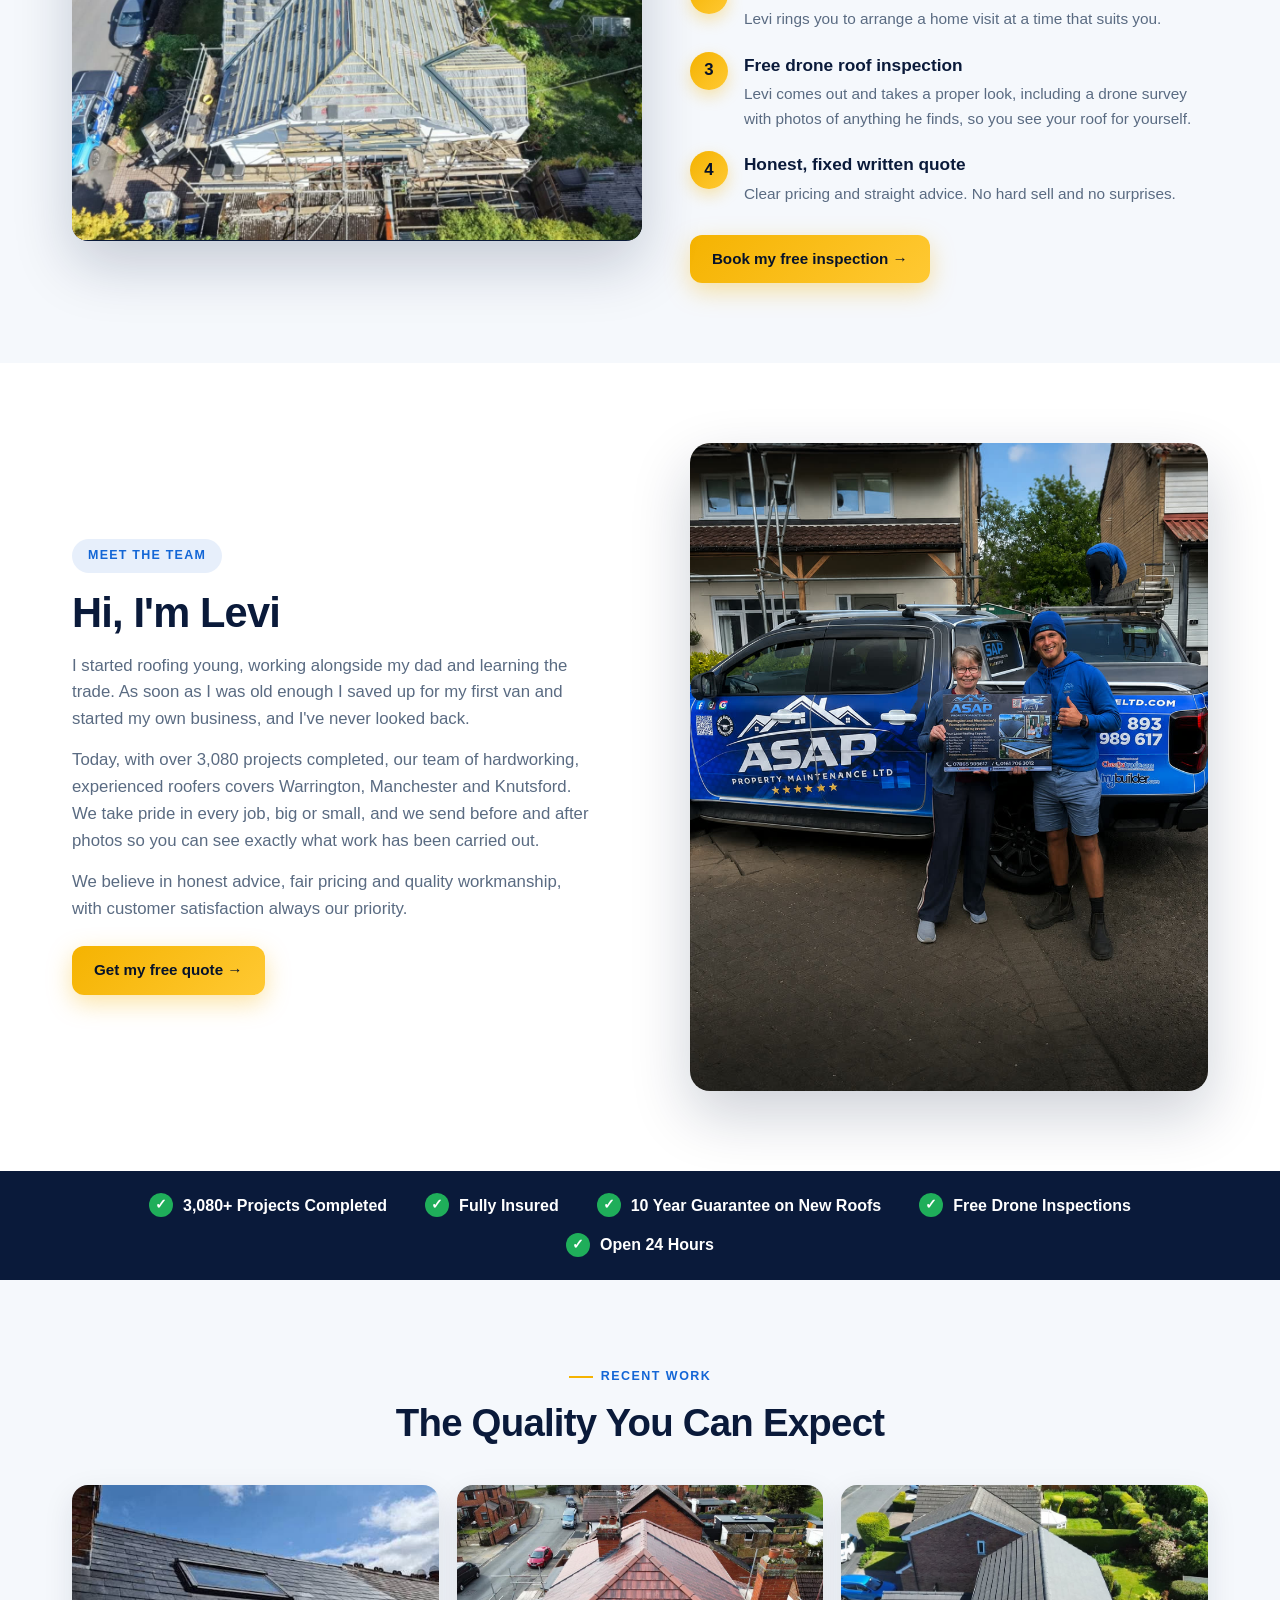
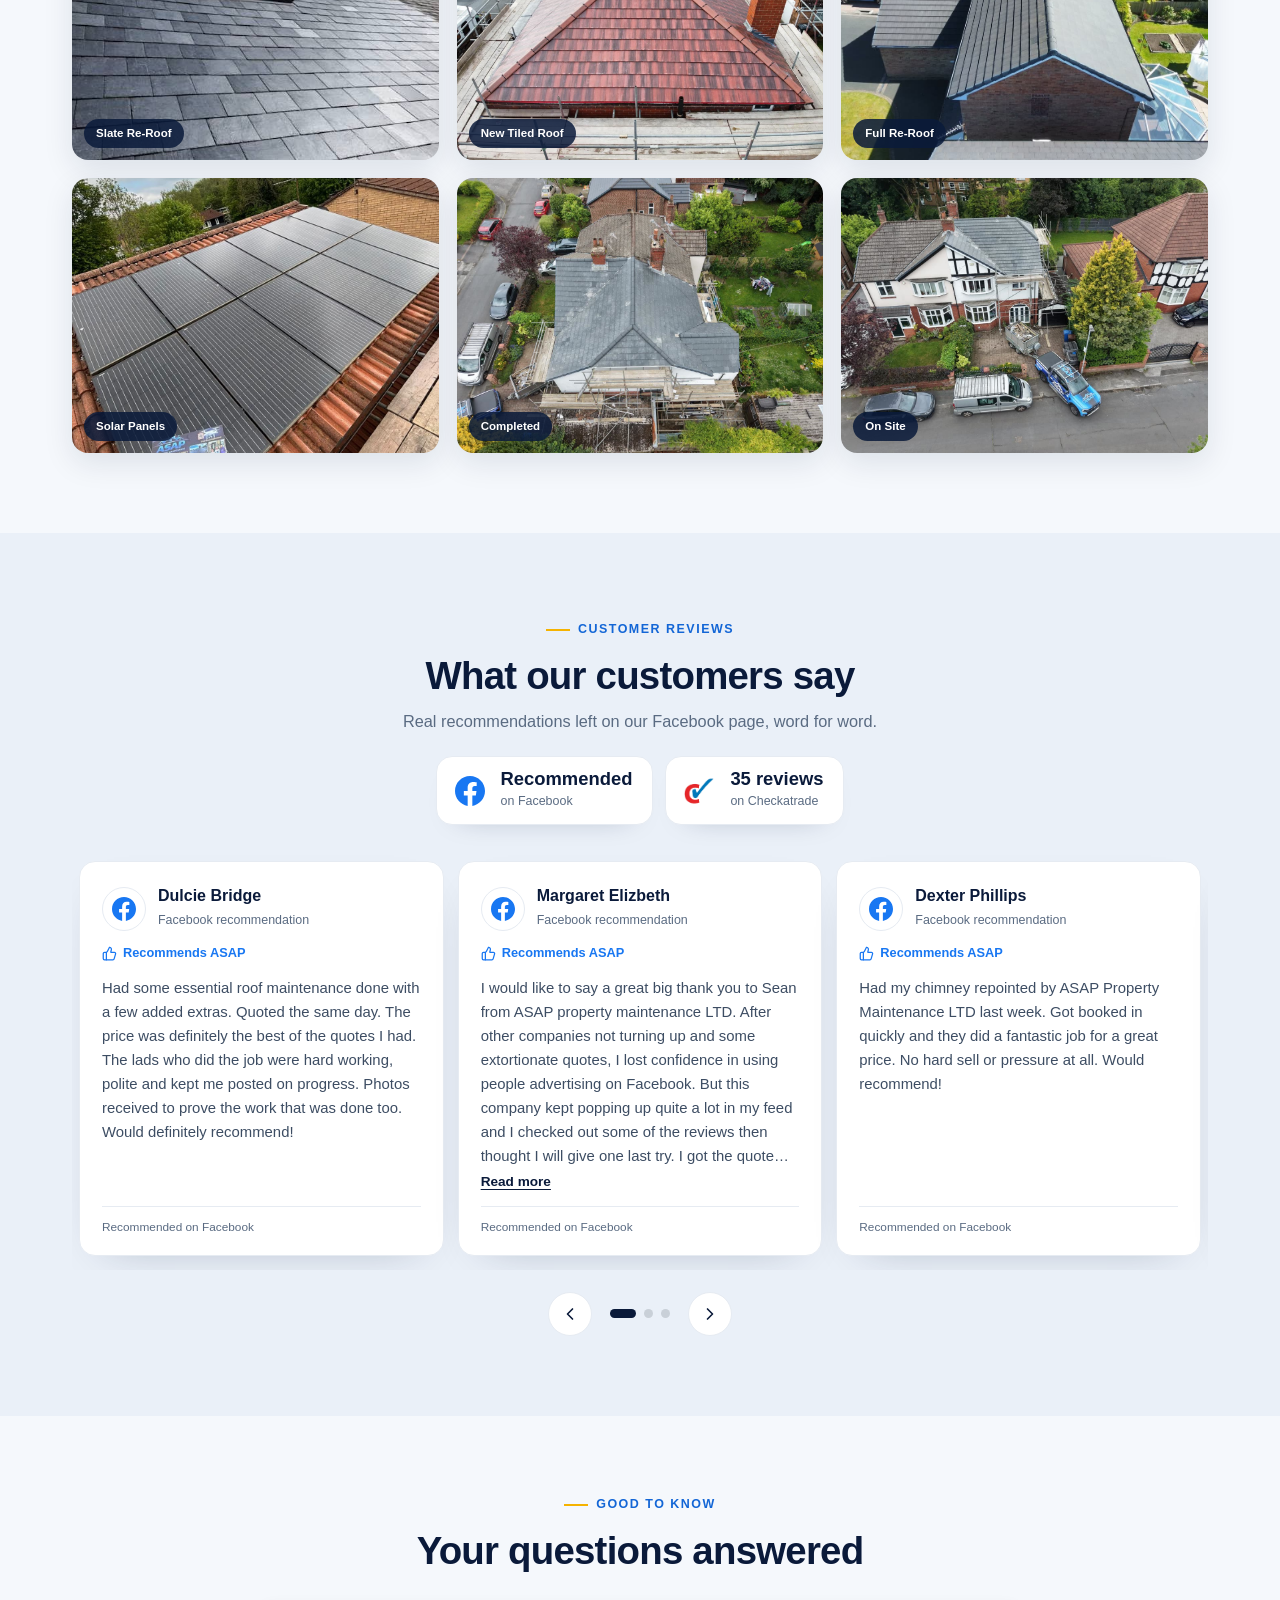
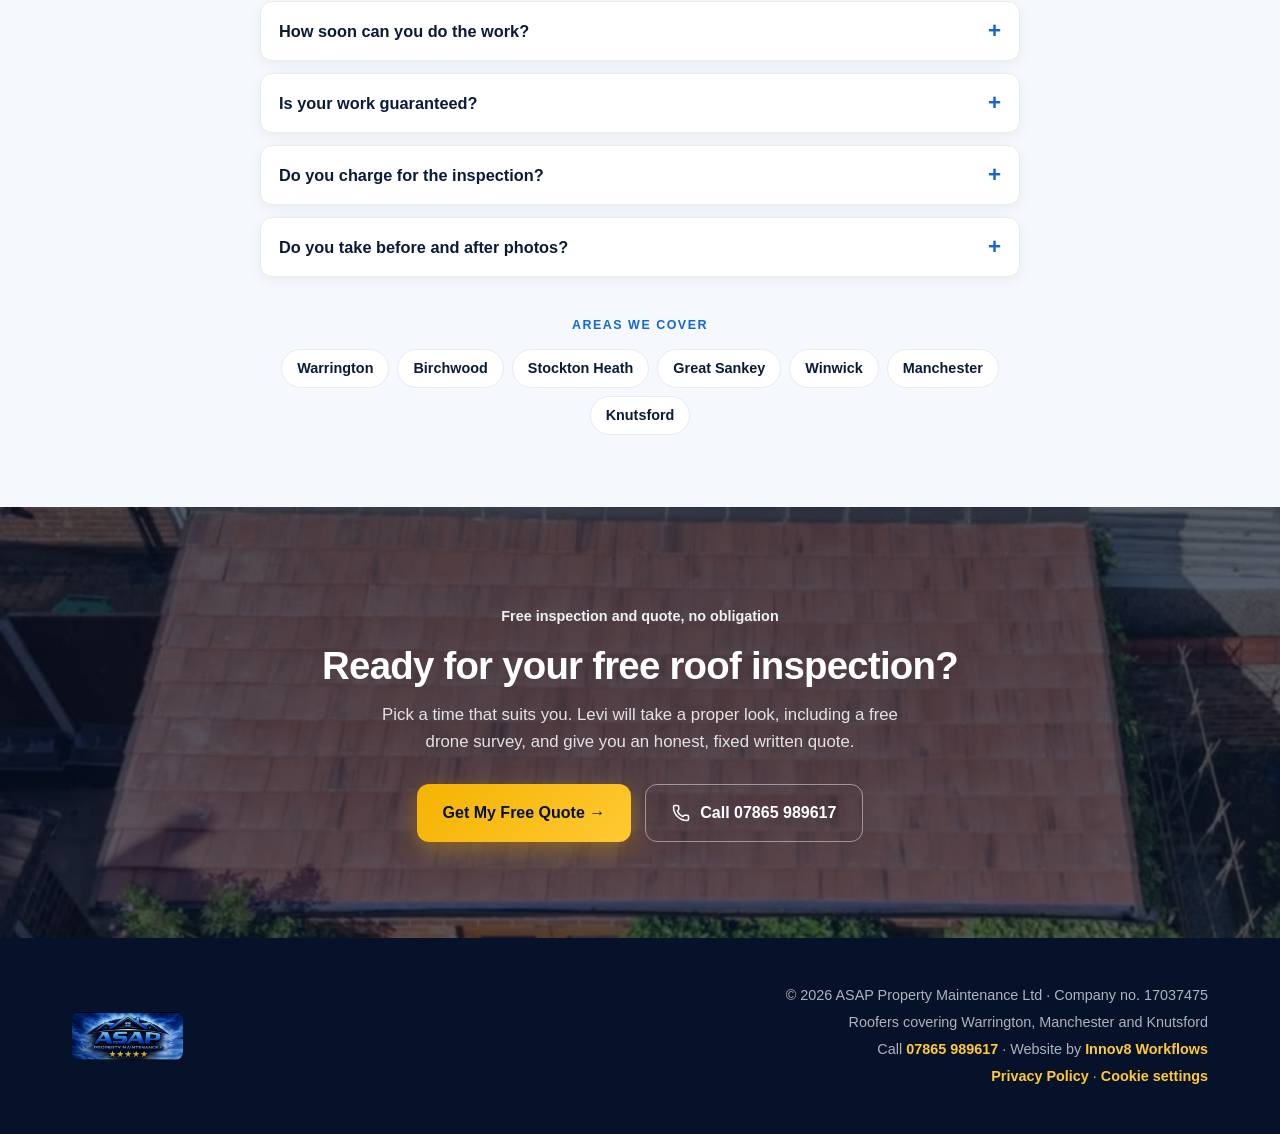
==== commit 1ba6818c: "New drone hero video (seamless forward and back loop) and a flat roof photo on the quiz Co-Authored-" ====
--- a/index.html
+++ b/index.html
@@ -48,7 +48,7 @@
 
 <section class="hero" id="top">
   <div class="hero-media">
-    <video muted loop playsinline autoplay preload="none" webkit-playsinline="true" id="heroVideo" poster="assets/hero-poster.jpg"></video>
+    <video muted loop playsinline autoplay preload="none" webkit-playsinline="true" id="heroVideo" poster="assets/hero-drone-poster.jpg"></video>
   </div>
 
   <div class="wrap hero-in">
@@ -86,9 +86,7 @@
             <span class="opt-label">Fascias and Soffits</span>
           </button>
           <button type="button" class="opt" data-field="service" data-val="Flat roof">
-            <span class="opt-img opt-icon">
-              <svg viewBox="0 0 24 24" width="38" height="38" fill="none" stroke="currentColor" stroke-width="2" stroke-linecap="round" stroke-linejoin="round"><path d="M12.83 2.18a2 2 0 0 0-1.66 0L2.6 6.08a1 1 0 0 0 0 1.83l8.58 3.91a2 2 0 0 0 1.66 0l8.58-3.9a1 1 0 0 0 0-1.83z"/><path d="M2 12a1 1 0 0 0 .58.91l8.6 3.91a2 2 0 0 0 1.65 0l8.58-3.9A1 1 0 0 0 22 12"/><path d="M2 17a1 1 0 0 0 .58.91l8.6 3.91a2 2 0 0 0 1.65 0l8.58-3.9A1 1 0 0 0 22 17"/></svg>
-            </span>
+            <span class="opt-img"><img src="assets/q-flat.jpg" alt="" width="84" height="84"></span>
             <span class="opt-label">Flat Roof</span>
           </button>
           <button type="button" class="opt opt-wide" data-field="service" data-val="Something else">
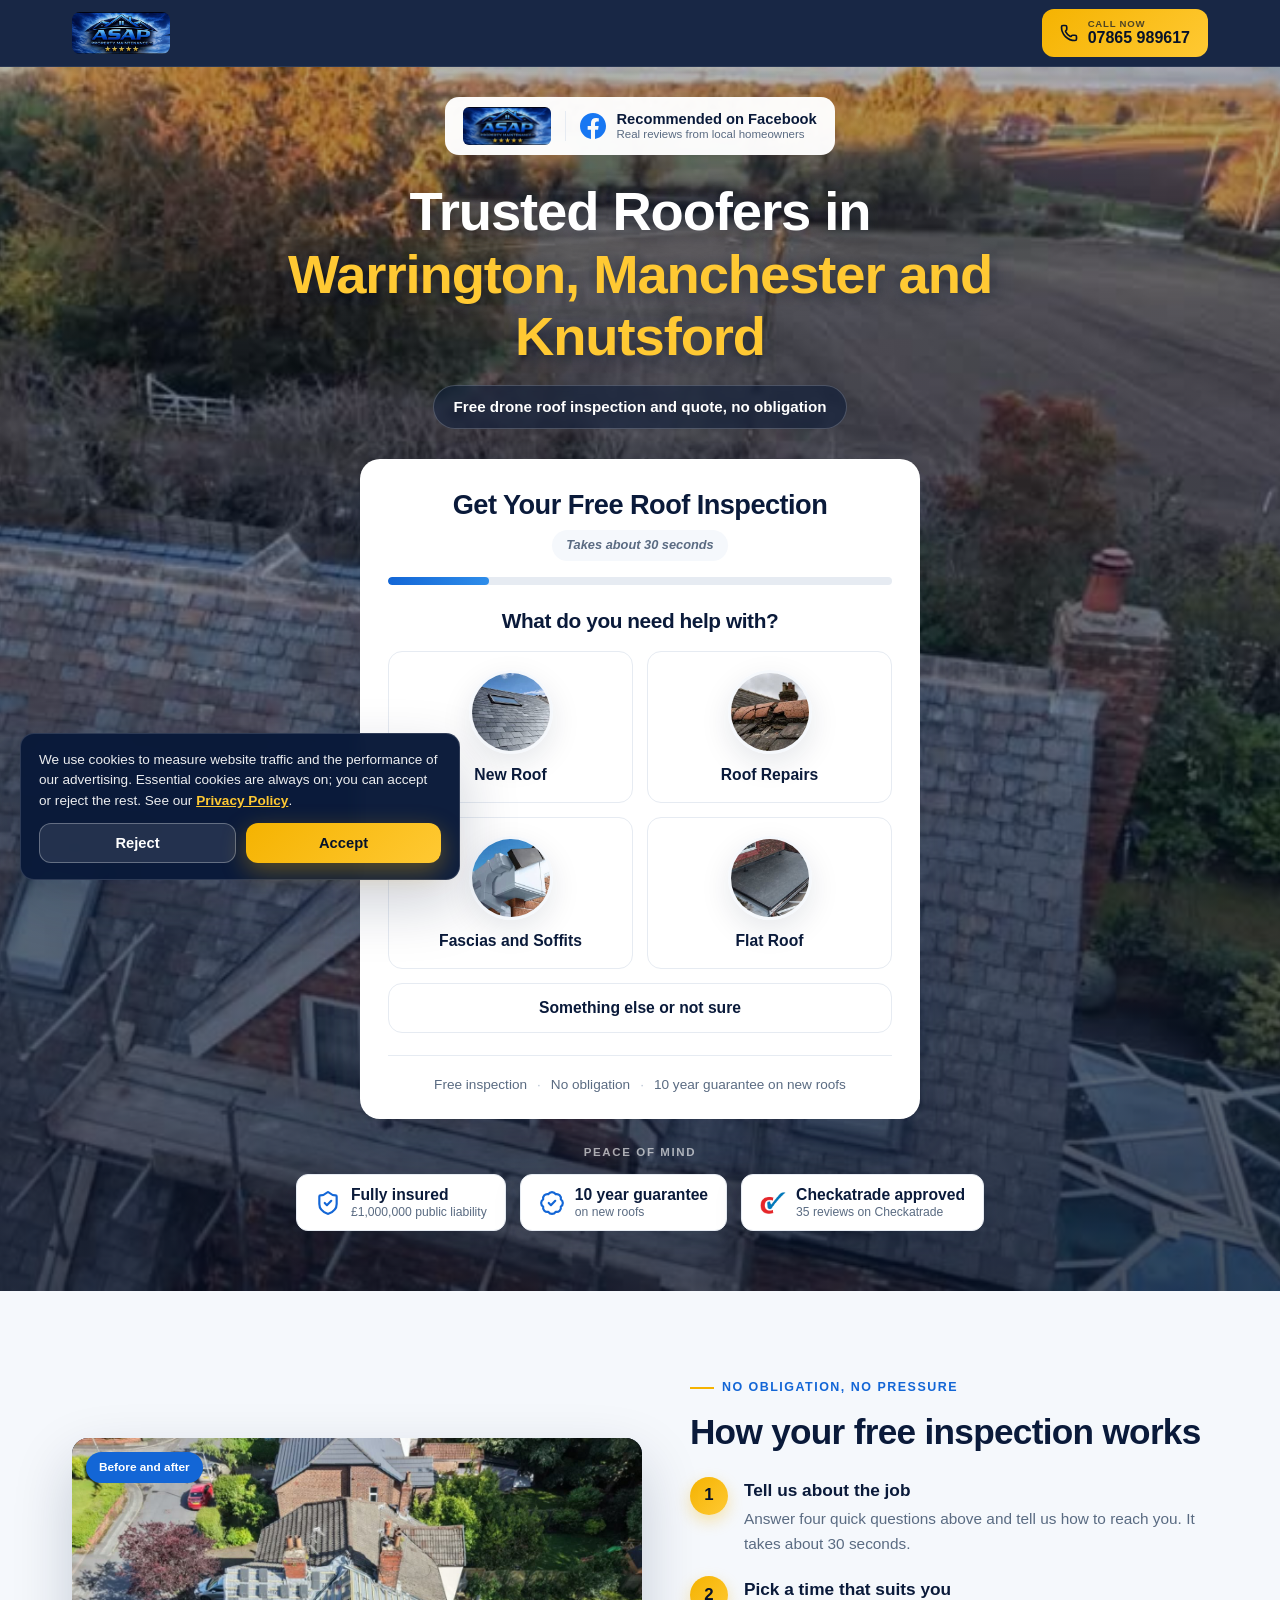
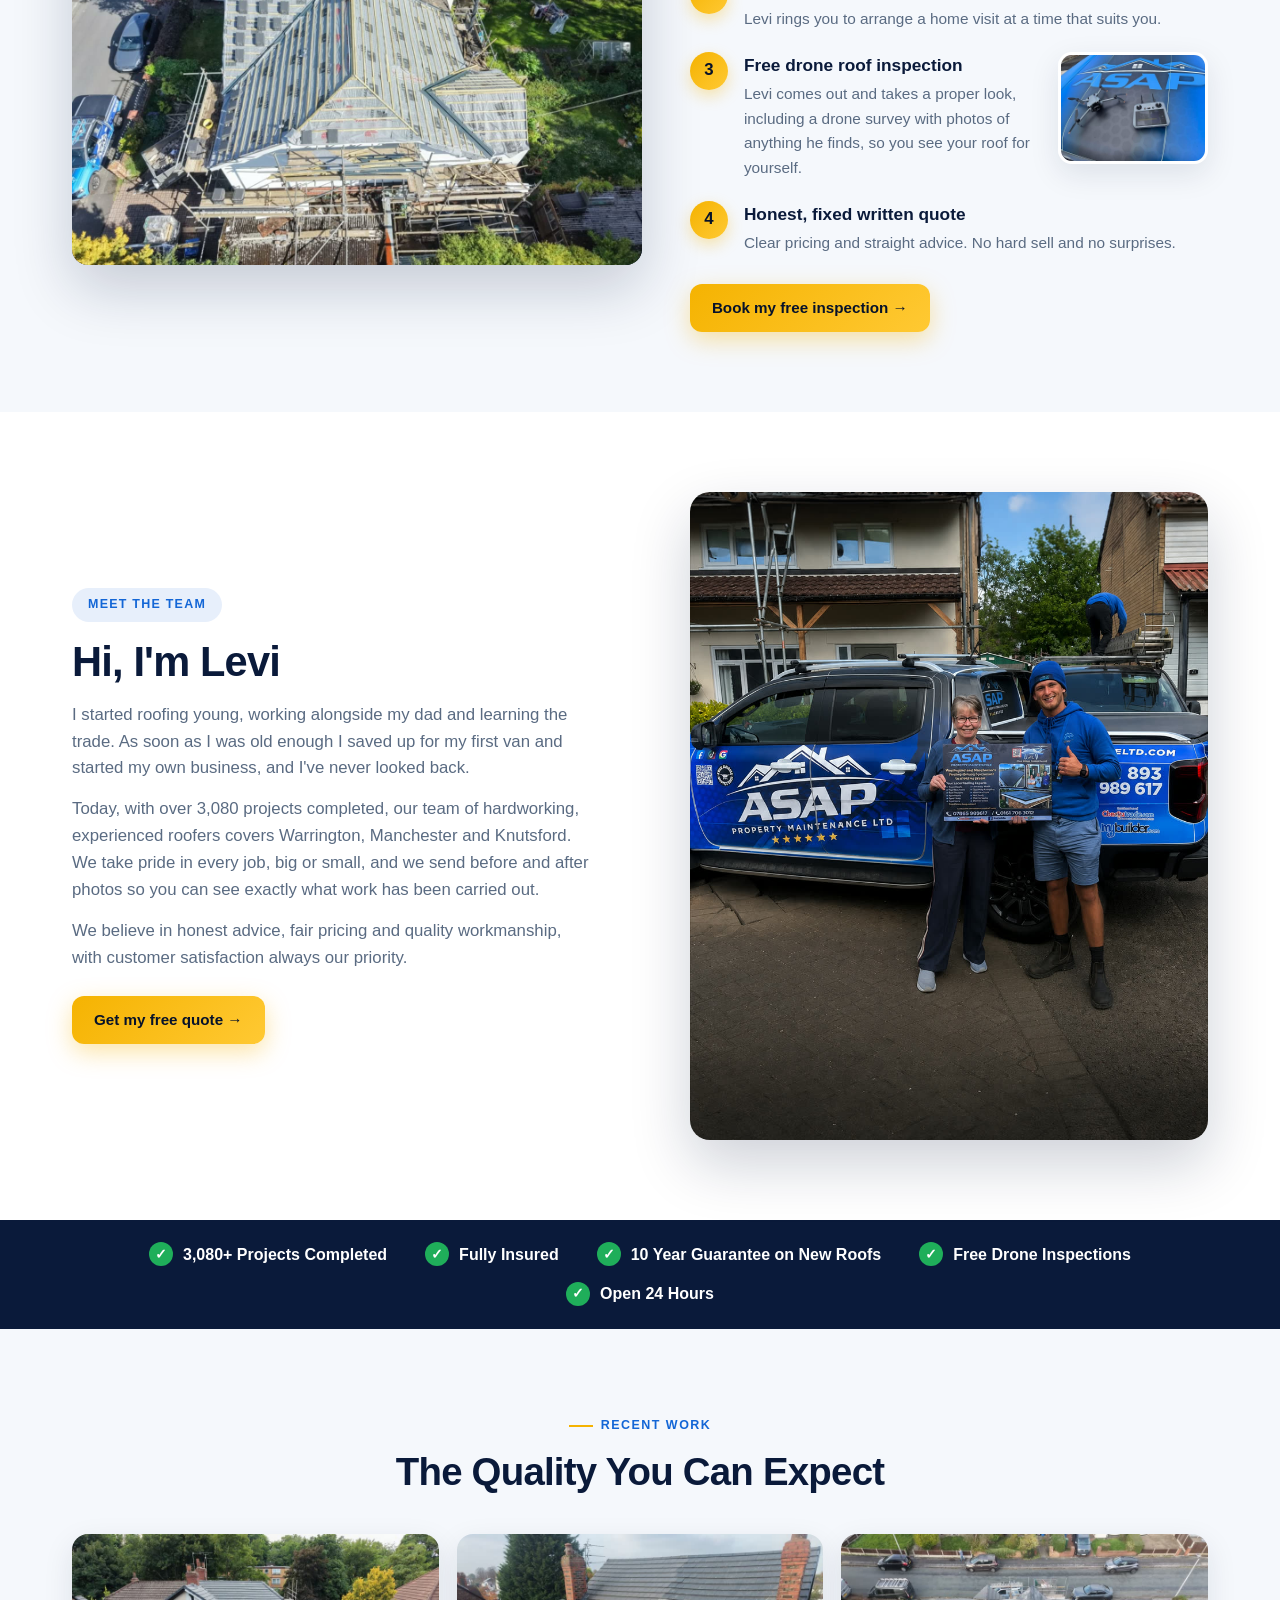
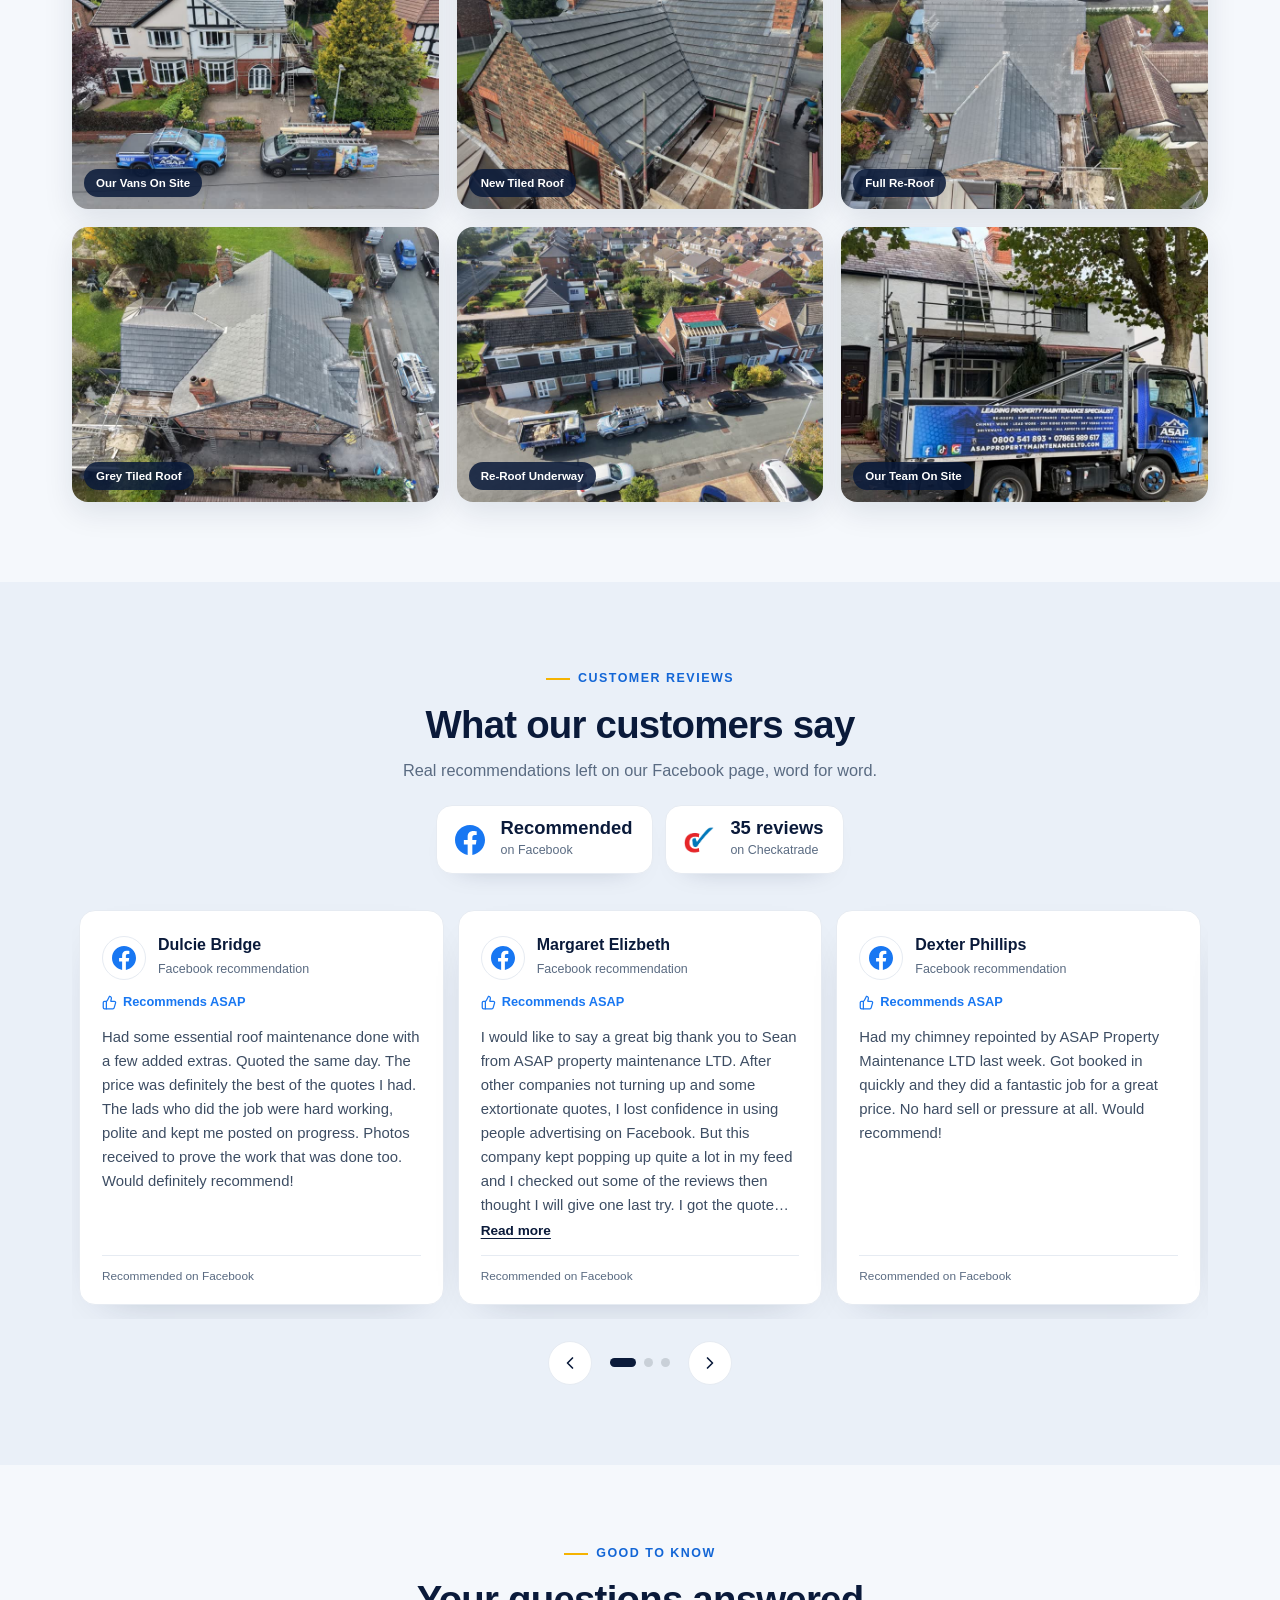
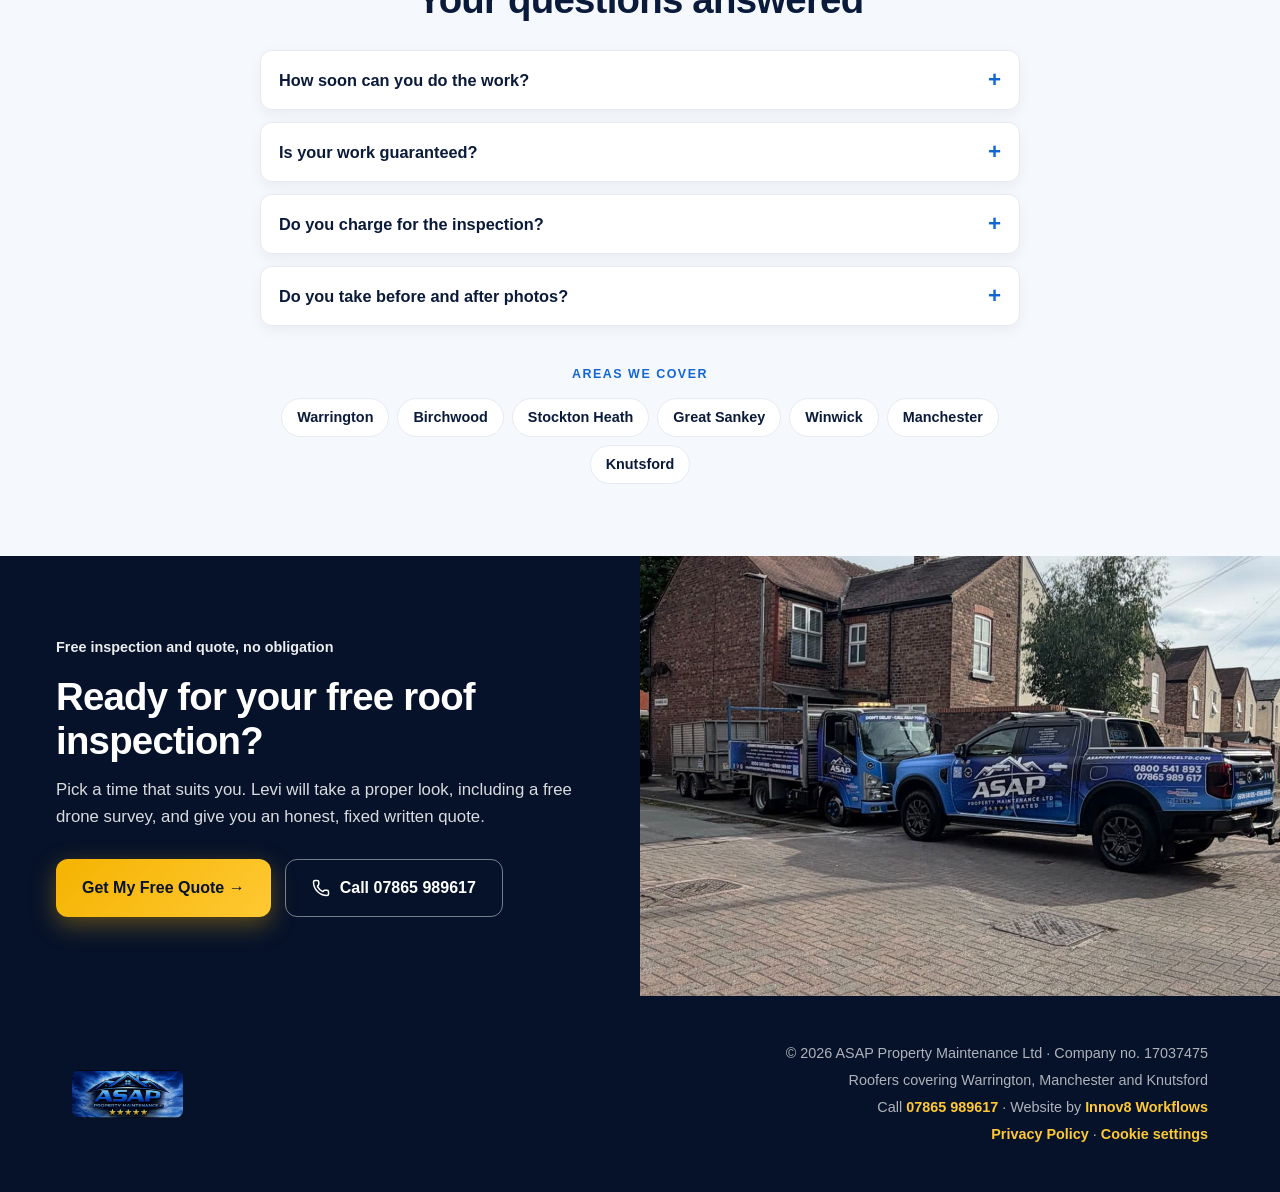
==== commit 3c7e2fd0: "Show off the fleet and the drone: vans in the final call to action, drone on the bonnet in how it wo" ====
--- a/index.html
+++ b/index.html
@@ -186,9 +186,10 @@
         <span class="step-num">2</span>
         <div class="step-text"><strong>Pick a time that suits you</strong><p id="stepBook" data-nocal="Levi rings you to arrange a home visit at a time that suits you.">Choose a date and time for your home visit straight from Levi's calendar, and it's confirmed there and then.</p></div>
       </div>
-      <div class="step">
+      <div class="step step-has-pic">
         <span class="step-num">3</span>
         <div class="step-text"><strong>Free drone roof inspection</strong><p>Levi comes out and takes a proper look, including a drone survey with photos of anything he finds, so you see your roof for yourself.</p></div>
+        <img class="step-pic" src="assets/drone-on-van.jpg" alt="ASAP inspection drone and controller on the bonnet of the company pickup" loading="lazy" width="640" height="480">
       </div>
       <div class="step">
         <span class="step-num">4</span>
@@ -230,12 +231,12 @@
       <h2>The Quality You Can Expect</h2>
     </div>
     <div class="proof-gallery">
-      <div class="proof-pic"><img src="assets/proof-1.jpg" alt="Completed slate re-roof with a new roof window" loading="lazy" width="400" height="300"><span class="tag">Slate Re-Roof</span></div>
-      <div class="proof-pic"><img src="assets/proof-4.jpg" alt="New red tiled roof seen from a drone" loading="lazy" width="400" height="300"><span class="tag">New Tiled Roof</span></div>
-      <div class="proof-pic"><img src="assets/proof-5.jpg" alt="Full re-roof with new grey tiles" loading="lazy" width="400" height="300"><span class="tag">Full Re-Roof</span></div>
-      <div class="proof-pic"><img src="assets/proof-6.jpg" alt="Solar panels fitted on a new roof" loading="lazy" width="400" height="300"><span class="tag">Solar Panels</span></div>
-      <div class="proof-pic"><img src="assets/proof-3.jpg" alt="Finished roof on a semi-detached house" loading="lazy" width="400" height="300"><span class="tag">Completed</span></div>
-      <div class="proof-pic"><img src="assets/proof-2.jpg" alt="ASAP team and van on site" loading="lazy" width="400" height="300"><span class="tag">On Site</span></div>
+      <div class="proof-pic"><img src="assets/gal-vans-on-site.jpg" alt="ASAP pickup and van parked outside a semi-detached house during a re-roof, seen from a drone" loading="lazy" width="400" height="300"><span class="tag">Our Vans On Site</span></div>
+      <div class="proof-pic"><img src="assets/gal-new-tiled-roof.jpg" alt="New grey tiled roof with the scaffold still up" loading="lazy" width="400" height="300"><span class="tag">New Tiled Roof</span></div>
+      <div class="proof-pic"><img src="assets/gal-full-re-roof.jpg" alt="Full re-roof in grey tiles seen from above, scaffold still up" loading="lazy" width="400" height="300"><span class="tag">Full Re-Roof</span></div>
+      <div class="proof-pic"><img src="assets/gal-grey-tiled-roof.jpg" alt="Grey tiled roof on a detached house seen from a drone, scaffold at the gable end" loading="lazy" width="400" height="300"><span class="tag">Grey Tiled Roof</span></div>
+      <div class="proof-pic"><img src="assets/gal-re-roof-underway.jpg" alt="Re-roof underway with new membrane and battens, work trucks parked outside" loading="lazy" width="400" height="300"><span class="tag">Re-Roof Underway</span></div>
+      <div class="proof-pic"><img src="assets/gal-team-on-site.jpg" alt="ASAP roofer on a terraced house roof with the branded tipper parked outside" loading="lazy" width="400" height="300"><span class="tag">Our Team On Site</span></div>
     </div>
   </div>
 </section>
@@ -297,7 +298,7 @@
 
 <section class="cta-band">
   <div class="cta-media">
-    <video muted loop playsinline preload="none" webkit-playsinline="true" id="ctaVideo" poster="assets/cta-poster.jpg"></video>
+    <img class="cta-img" src="assets/cta-vans.jpg" alt="" loading="lazy" width="1206" height="1484">
   </div>
   <div class="wrap cta-in">
     <span class="cta-stars">Free inspection and quote, no obligation</span>
--- a/style.css
+++ b/style.css
@@ -150,6 +150,9 @@
 .step-num{flex-shrink:0;width:38px;height:38px;border-radius:50%;background:linear-gradient(135deg,var(--gold),var(--gold-soft));color:var(--navy-deep);display:flex;align-items:center;justify-content:center;font-weight:800;font-family:'Plus Jakarta Sans',sans-serif;font-size:1.05rem;box-shadow:0 6px 16px rgba(245,179,1,.32)}
 .step-text strong{display:block;color:var(--navy);font-size:1.08rem;font-family:'Plus Jakarta Sans',sans-serif;margin-bottom:3px}
 .step-text p{color:var(--muted);font-size:.96rem;margin:0}
+.step-text{flex:1;min-width:0}
+.step-pic{width:150px;height:112px;flex:none;border-radius:14px;object-fit:cover;box-shadow:var(--shadow);border:3px solid #fff}
+@media(max-width:599px){.step-has-pic{flex-wrap:wrap}.step-has-pic .step-pic{width:calc(100% - 54px);height:auto;aspect-ratio:16/9;margin-left:54px;border-radius:12px}}
 .inspect-steps .btn{margin-top:8px}
 
 .reviews{padding:80px 0;background:#EAF0F8}
@@ -189,11 +192,13 @@
 @media(max-width:1024px){.rev-cell{flex-basis:50%}}
 @media(max-width:680px){.rev-cell{flex-basis:100%;padding:4px 3px 12px}.rev-card{padding:20px 18px 16px}.rev-score{display:grid;grid-template-columns:repeat(2,minmax(0,1fr));gap:8px}.rev-sc{padding:11px 10px;gap:9px;min-width:0;border-radius:12px}.rev-sc .rev-logo{width:28px;height:28px}.rev-sc .rev-logo svg,.rev-sc .rev-logo img{width:26px;height:26px}.rev-sc b{font-size:1rem}.rev-sc .lbl{font-size:.72rem}}
 
-.cta-band{position:relative;overflow:hidden;background:var(--navy-deep);padding:96px 0;text-align:center}
-.cta-media{position:absolute;inset:0;z-index:0}
-.cta-media video{width:100%;height:100%;object-fit:cover}
-.cta-band::after{content:"";position:absolute;inset:0;background:linear-gradient(180deg,rgba(6,16,36,.68),rgba(7,18,42,.64));z-index:1}
-.cta-in{position:relative;z-index:2}
+.cta-band{position:relative;overflow:hidden;background:var(--navy-deep);display:grid;grid-template-columns:1fr 1fr;align-items:stretch}
+.cta-media{position:relative;min-height:440px;order:2}
+.cta-img{position:absolute;inset:0;width:100%;height:100%;object-fit:cover;object-position:50% 48%;display:block}
+.cta-band .cta-in{position:relative;max-width:none;margin:0;padding:72px 56px;display:flex;flex-direction:column;justify-content:center;align-items:flex-start;text-align:left}
+.cta-band .cta-in h2,.cta-band .cta-in p{margin-left:0;margin-right:0}
+.cta-band .cta-actions{justify-content:flex-start}
+@media(max-width:760px){.cta-band{grid-template-columns:1fr}.cta-media{order:0;min-height:0;aspect-ratio:16/9}.cta-img{object-position:50% 42%}.cta-band .cta-in{padding:40px 20px 48px;align-items:center;text-align:center}.cta-band .cta-actions{justify-content:center}}
 .cta-stars{display:inline-block;color:rgba(255,255,255,.92);font-weight:600;font-size:.9rem;margin-bottom:16px}
 .cta-stars b{color:var(--gold);letter-spacing:2px;font-weight:700}
 .cta-in h2{color:#fff;font-size:clamp(1.7rem,4vw,2.4rem);font-weight:800;max-width:680px;margin:0 auto 14px}
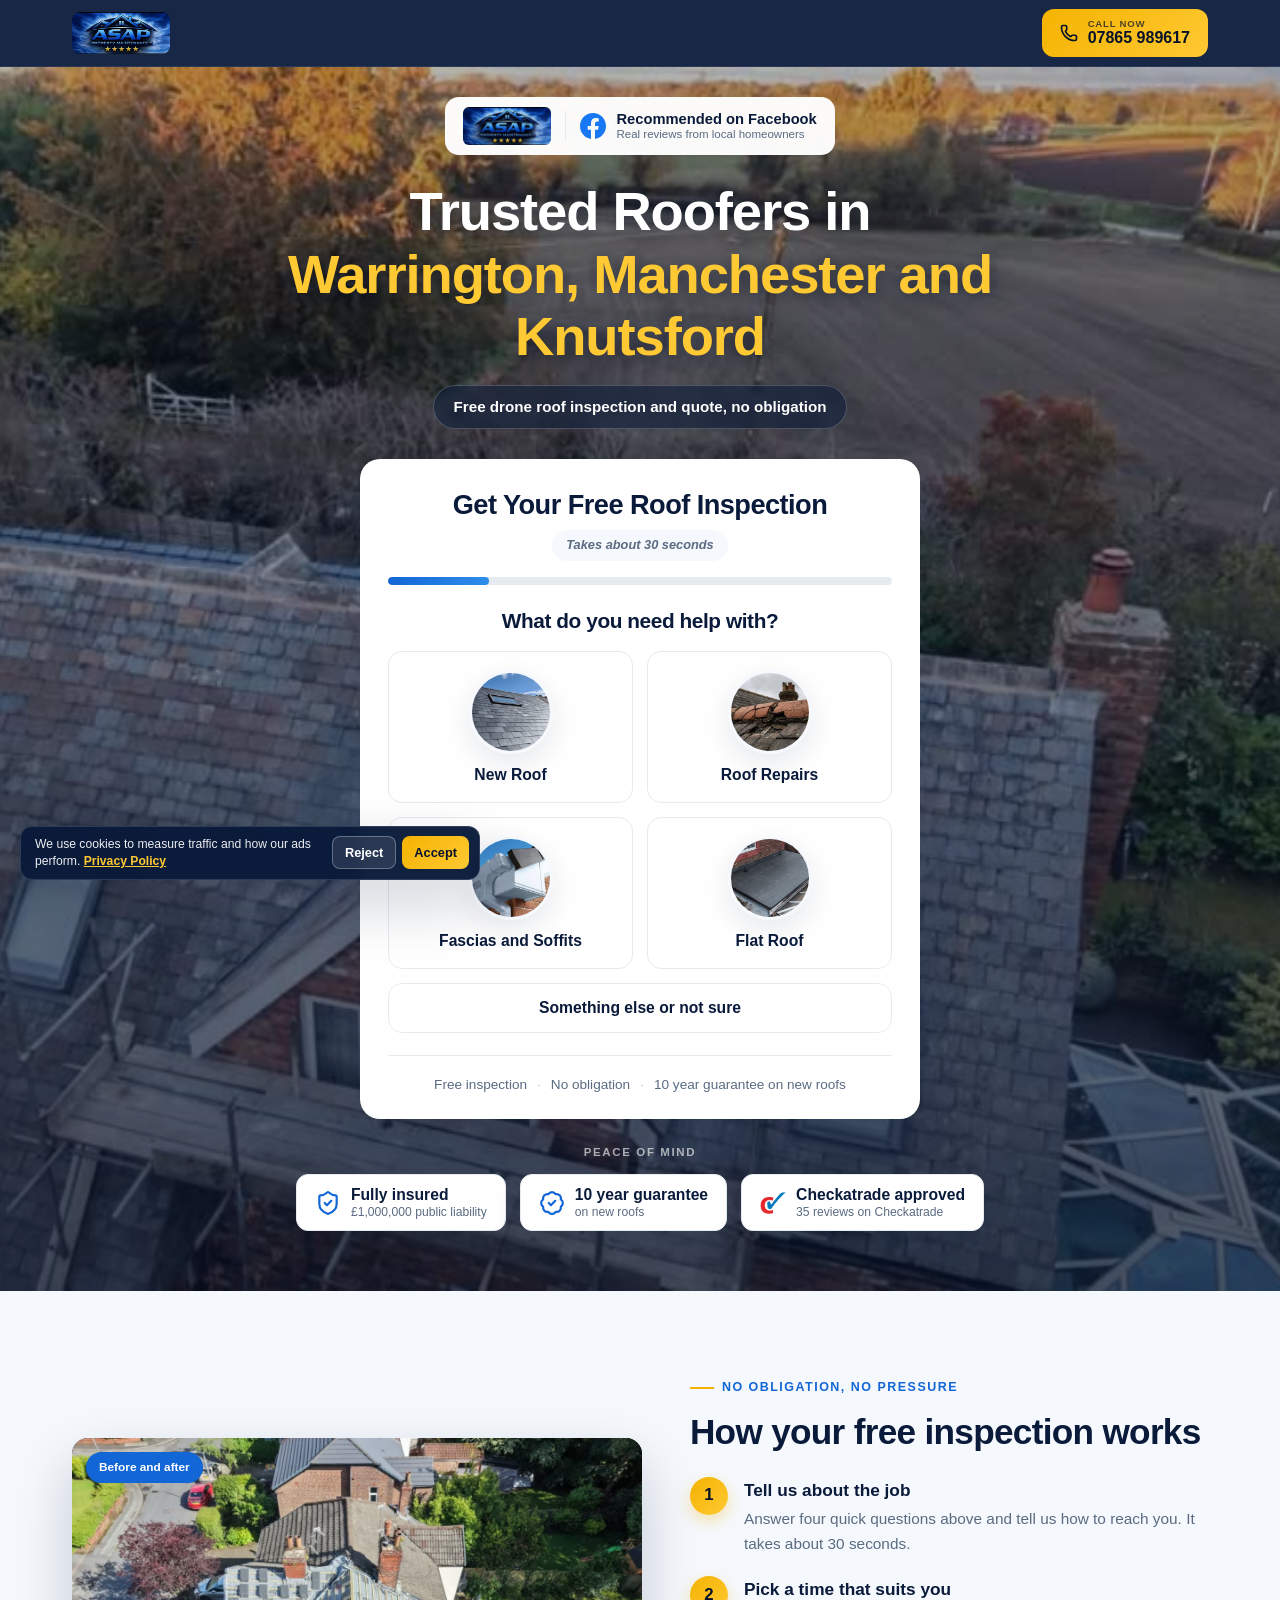
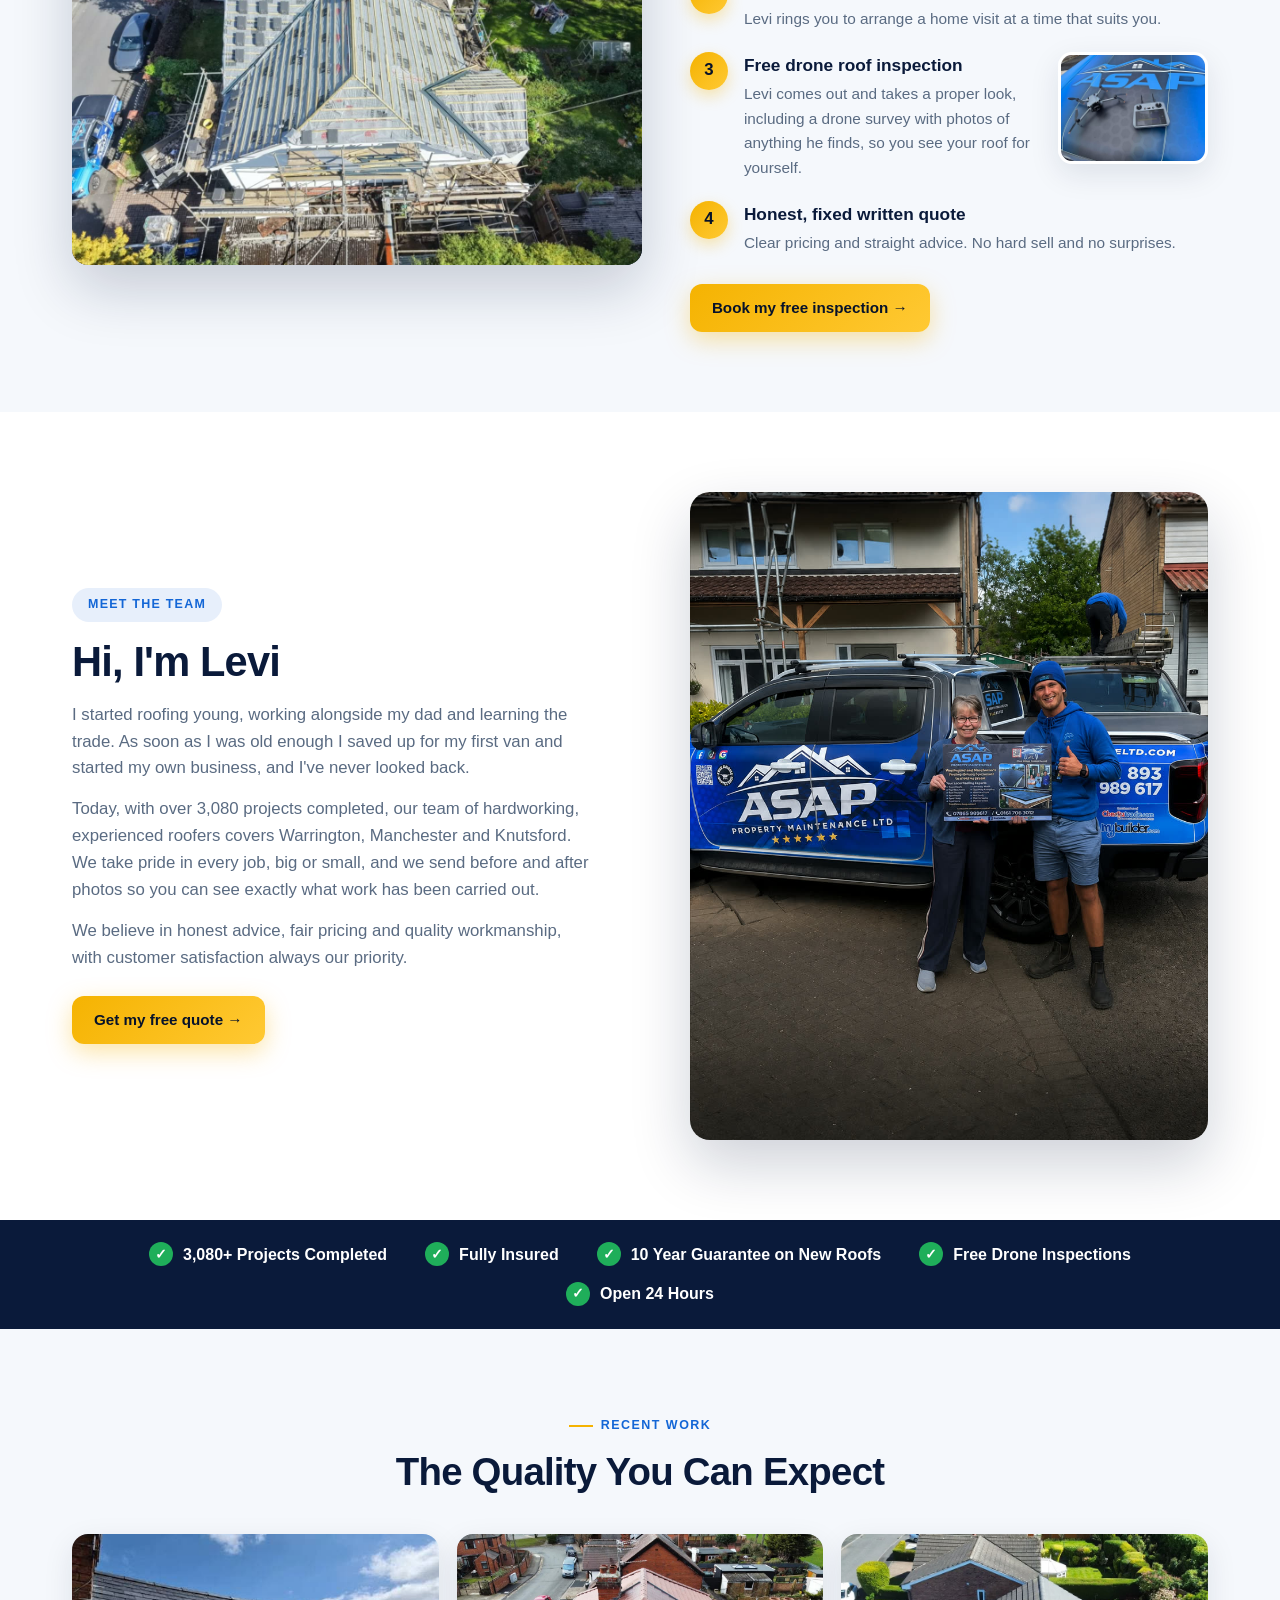
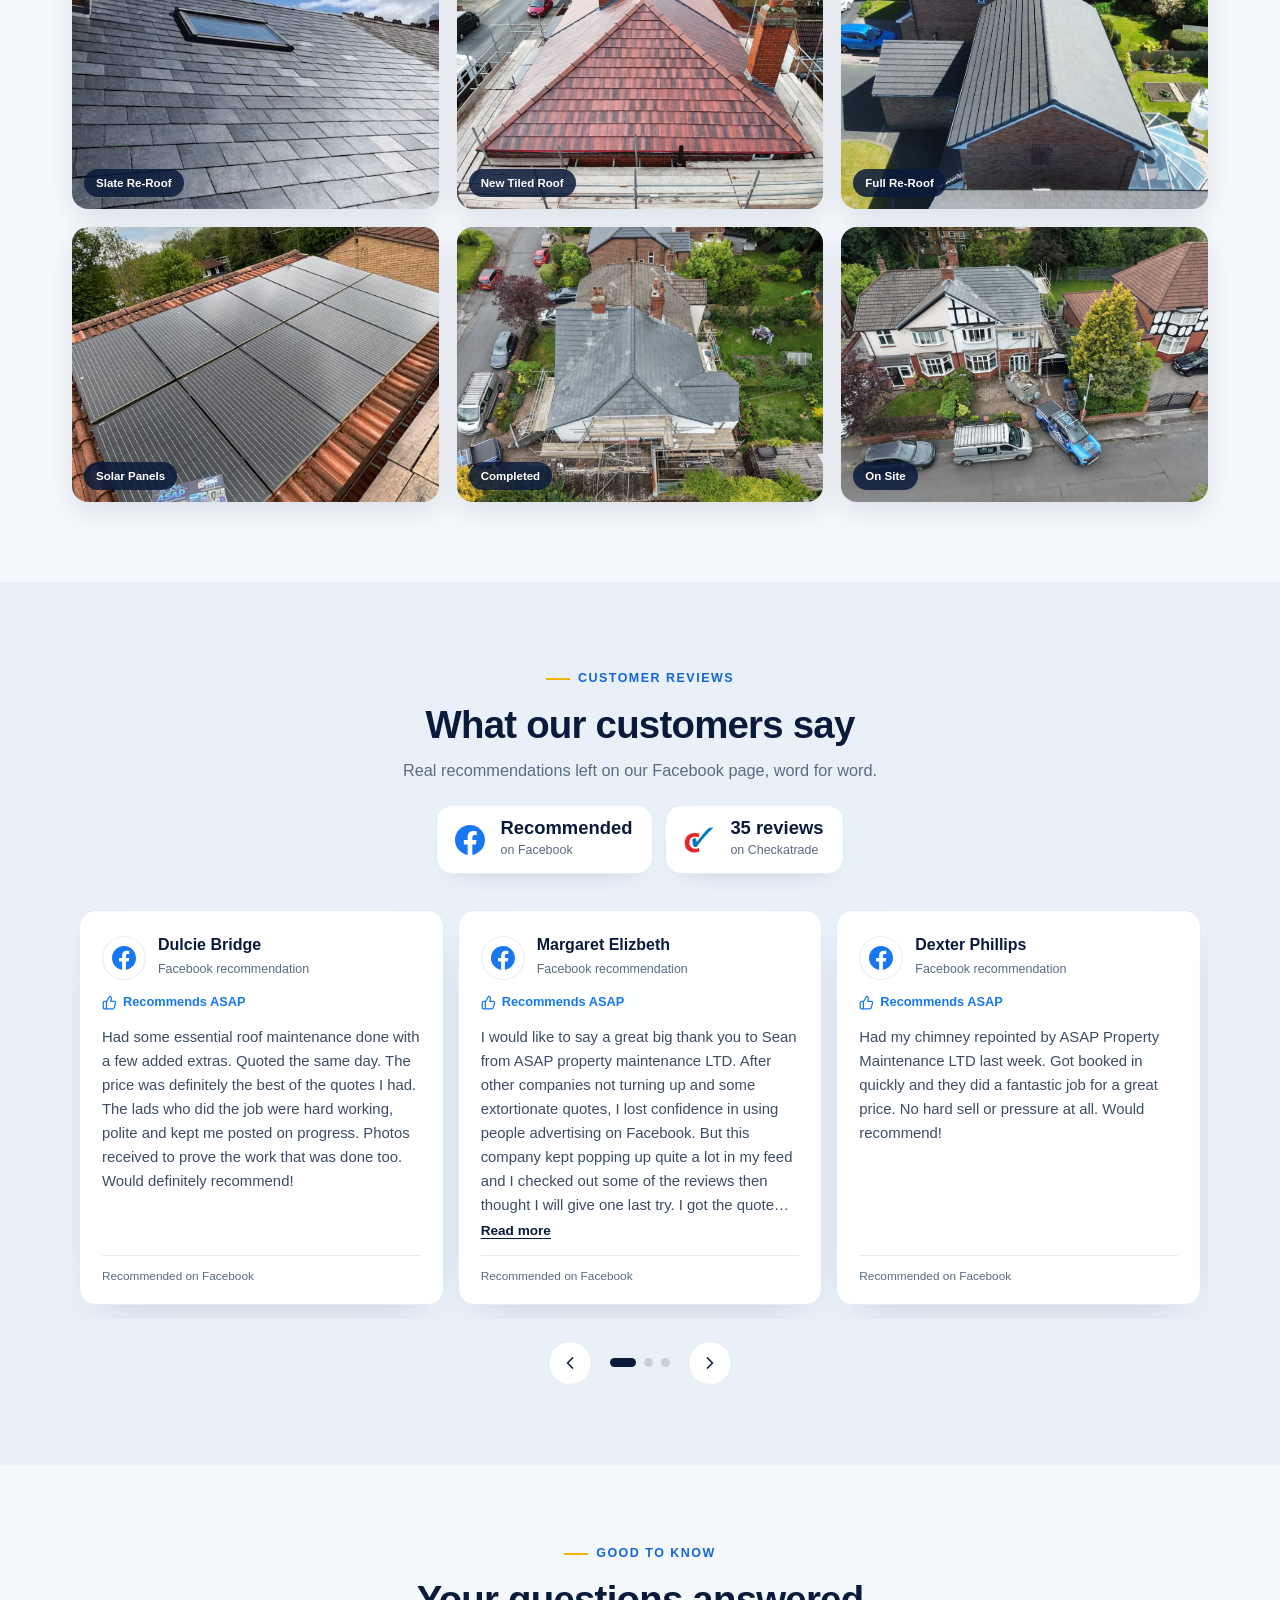
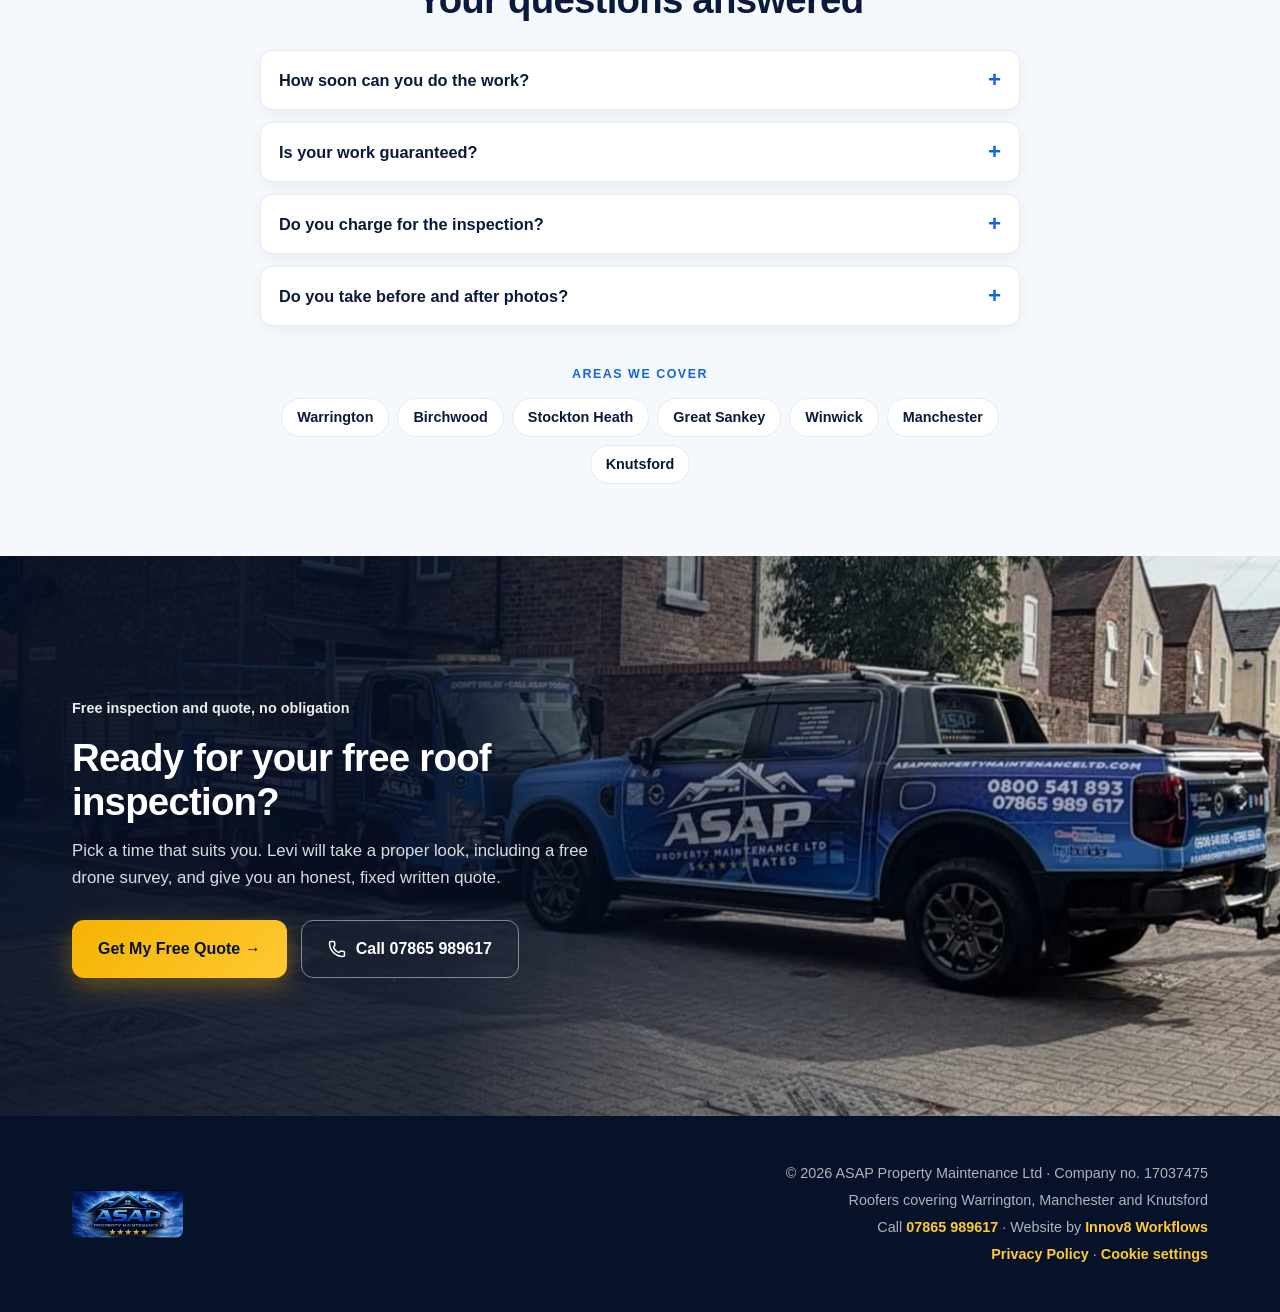
==== commit aa466dd4: "Final call to action back over the vans photo on every screen, June gallery restored, slimmer cookie" ====
--- a/index.html
+++ b/index.html
@@ -231,12 +231,12 @@
       <h2>The Quality You Can Expect</h2>
     </div>
     <div class="proof-gallery">
-      <div class="proof-pic"><img src="assets/gal-vans-on-site.jpg" alt="ASAP pickup and van parked outside a semi-detached house during a re-roof, seen from a drone" loading="lazy" width="400" height="300"><span class="tag">Our Vans On Site</span></div>
-      <div class="proof-pic"><img src="assets/gal-new-tiled-roof.jpg" alt="New grey tiled roof with the scaffold still up" loading="lazy" width="400" height="300"><span class="tag">New Tiled Roof</span></div>
-      <div class="proof-pic"><img src="assets/gal-full-re-roof.jpg" alt="Full re-roof in grey tiles seen from above, scaffold still up" loading="lazy" width="400" height="300"><span class="tag">Full Re-Roof</span></div>
-      <div class="proof-pic"><img src="assets/gal-grey-tiled-roof.jpg" alt="Grey tiled roof on a detached house seen from a drone, scaffold at the gable end" loading="lazy" width="400" height="300"><span class="tag">Grey Tiled Roof</span></div>
-      <div class="proof-pic"><img src="assets/gal-re-roof-underway.jpg" alt="Re-roof underway with new membrane and battens, work trucks parked outside" loading="lazy" width="400" height="300"><span class="tag">Re-Roof Underway</span></div>
-      <div class="proof-pic"><img src="assets/gal-team-on-site.jpg" alt="ASAP roofer on a terraced house roof with the branded tipper parked outside" loading="lazy" width="400" height="300"><span class="tag">Our Team On Site</span></div>
+      <div class="proof-pic"><img src="assets/proof-1.jpg" alt="Completed slate re-roof with a new roof window" loading="lazy" width="400" height="300"><span class="tag">Slate Re-Roof</span></div>
+      <div class="proof-pic"><img src="assets/proof-4.jpg" alt="New red tiled roof seen from a drone" loading="lazy" width="400" height="300"><span class="tag">New Tiled Roof</span></div>
+      <div class="proof-pic"><img src="assets/proof-5.jpg" alt="Full re-roof with new grey tiles" loading="lazy" width="400" height="300"><span class="tag">Full Re-Roof</span></div>
+      <div class="proof-pic"><img src="assets/proof-6.jpg" alt="Solar panels fitted on a new roof" loading="lazy" width="400" height="300"><span class="tag">Solar Panels</span></div>
+      <div class="proof-pic"><img src="assets/proof-3.jpg" alt="Finished roof on a semi-detached house" loading="lazy" width="400" height="300"><span class="tag">Completed</span></div>
+      <div class="proof-pic"><img src="assets/proof-2.jpg" alt="ASAP team and van on site" loading="lazy" width="400" height="300"><span class="tag">On Site</span></div>
     </div>
   </div>
 </section>
--- a/style.css
+++ b/style.css
@@ -192,13 +192,23 @@
 @media(max-width:1024px){.rev-cell{flex-basis:50%}}
 @media(max-width:680px){.rev-cell{flex-basis:100%;padding:4px 3px 12px}.rev-card{padding:20px 18px 16px}.rev-score{display:grid;grid-template-columns:repeat(2,minmax(0,1fr));gap:8px}.rev-sc{padding:11px 10px;gap:9px;min-width:0;border-radius:12px}.rev-sc .rev-logo{width:28px;height:28px}.rev-sc .rev-logo svg,.rev-sc .rev-logo img{width:26px;height:26px}.rev-sc b{font-size:1rem}.rev-sc .lbl{font-size:.72rem}}
 
-.cta-band{position:relative;overflow:hidden;background:var(--navy-deep);display:grid;grid-template-columns:1fr 1fr;align-items:stretch}
-.cta-media{position:relative;min-height:440px;order:2}
-.cta-img{position:absolute;inset:0;width:100%;height:100%;object-fit:cover;object-position:50% 48%;display:block}
-.cta-band .cta-in{position:relative;max-width:none;margin:0;padding:72px 56px;display:flex;flex-direction:column;justify-content:center;align-items:flex-start;text-align:left}
+.cta-band{position:relative;overflow:hidden;background:var(--navy-deep);min-height:560px;display:flex;align-items:center}
+.cta-media{position:absolute;inset:0;z-index:0}
+.cta-img{width:100%;height:100%;object-fit:cover;object-position:50% 52%;display:block}
+.cta-band::after{content:"";position:absolute;inset:0;z-index:1;background:linear-gradient(90deg,rgba(6,16,36,.9) 0%,rgba(6,16,36,.8) 34%,rgba(6,16,36,.35) 56%,rgba(6,16,36,.06) 78%,rgba(6,16,36,0) 100%)}
+.cta-band .cta-in{position:relative;z-index:2;width:100%;padding-top:80px;padding-bottom:80px;text-align:left}
+.cta-band .cta-in>*{max-width:540px}
 .cta-band .cta-in h2,.cta-band .cta-in p{margin-left:0;margin-right:0}
 .cta-band .cta-actions{justify-content:flex-start}
-@media(max-width:760px){.cta-band{grid-template-columns:1fr}.cta-media{order:0;min-height:0;aspect-ratio:16/9}.cta-img{object-position:50% 42%}.cta-band .cta-in{padding:40px 20px 48px;align-items:center;text-align:center}.cta-band .cta-actions{justify-content:center}}
+@media(max-width:1100px){
+  .cta-band{min-height:660px;align-items:stretch}
+  .cta-img{object-position:62% 50%}
+  .cta-band::after{background:linear-gradient(180deg,rgba(6,16,36,.92) 0%,rgba(6,16,36,.85) 30%,rgba(6,16,36,.2) 39%,rgba(6,16,36,.08) 50%,rgba(6,16,36,.2) 63%,rgba(6,16,36,.85) 74%,rgba(6,16,36,.92) 100%)}
+  .cta-band .cta-in{display:flex;flex-direction:column;align-items:center;text-align:center;padding-top:30px;padding-bottom:28px}
+  .cta-band .cta-in h2,.cta-band .cta-in p{margin-left:auto;margin-right:auto}
+  .cta-band .cta-in p{margin-bottom:0}
+  .cta-band .cta-actions{margin-top:auto;justify-content:center}
+}
 .cta-stars{display:inline-block;color:rgba(255,255,255,.92);font-weight:600;font-size:.9rem;margin-bottom:16px}
 .cta-stars b{color:var(--gold);letter-spacing:2px;font-weight:700}
 .cta-in h2{color:#fff;font-size:clamp(1.7rem,4vw,2.4rem);font-weight:800;max-width:680px;margin:0 auto 14px}
@@ -251,25 +261,19 @@
 .areas-list{list-style:none;display:flex;flex-wrap:wrap;gap:8px;justify-content:center;margin-top:12px}
 .areas-list li{background:#fff;border:1px solid var(--line);border-radius:50px;padding:7px 15px;font-weight:600;color:var(--navy);font-size:.9rem}
 
-.cookie-bar{position:fixed;left:16px;right:16px;bottom:16px;z-index:1200;max-width:560px;margin:0 auto;
-  background:rgba(10,26,58,.98);backdrop-filter:blur(8px);border:1px solid rgba(255,255,255,.14);
-  border-radius:14px;box-shadow:var(--shadow-lg);padding:16px 18px;
-  display:none;flex-direction:column;gap:12px;color:rgba(255,255,255,.92)}
+.cookie-bar{position:fixed;left:10px;right:10px;bottom:10px;z-index:1200;max-width:520px;margin:0 auto;
+  background:rgba(10,26,58,.97);backdrop-filter:blur(8px);border:1px solid rgba(255,255,255,.14);
+  border-radius:12px;box-shadow:var(--shadow-lg);padding:9px 10px 9px 14px;
+  display:none;align-items:center;gap:12px;color:rgba(255,255,255,.92)}
 .cookie-bar.show{display:flex}
-.cookie-text{font-size:.85rem;line-height:1.5}
+.cookie-text{flex:1;min-width:0;font-size:.76rem;line-height:1.4}
 .cookie-text a{color:var(--gold-soft);font-weight:600;text-decoration:underline}
-.cookie-btns{display:flex;gap:10px}
-.cookie-btns .btn{flex:1;margin:0;padding:11px 18px;font-size:.92rem}
+.cookie-btns{display:flex;gap:6px;flex:none}
+.cookie-btns .btn{margin:0;padding:8px 12px;font-size:.8rem;border-radius:8px;box-shadow:none}
 .cookie-reject{background:rgba(255,255,255,.1);color:#fff;border:1px solid rgba(255,255,255,.3)}
 .cookie-reject:hover{background:rgba(255,255,255,.17)}
 @media(min-width:600px){
-  .cookie-bar{left:20px;right:auto;bottom:20px;margin:0;max-width:440px}
-}
-
-@media(max-width:599px){
-  .cookie-bar{top:64px;bottom:auto;left:10px;right:10px;padding:12px 14px;gap:10px}
-  .cookie-text{font-size:.78rem;line-height:1.45}
-  .cookie-btns .btn{padding:9px 14px;font-size:.88rem}
+  .cookie-bar{left:20px;right:auto;bottom:20px;margin:0;max-width:460px}
 }
 
 @media(max-width:900px){
